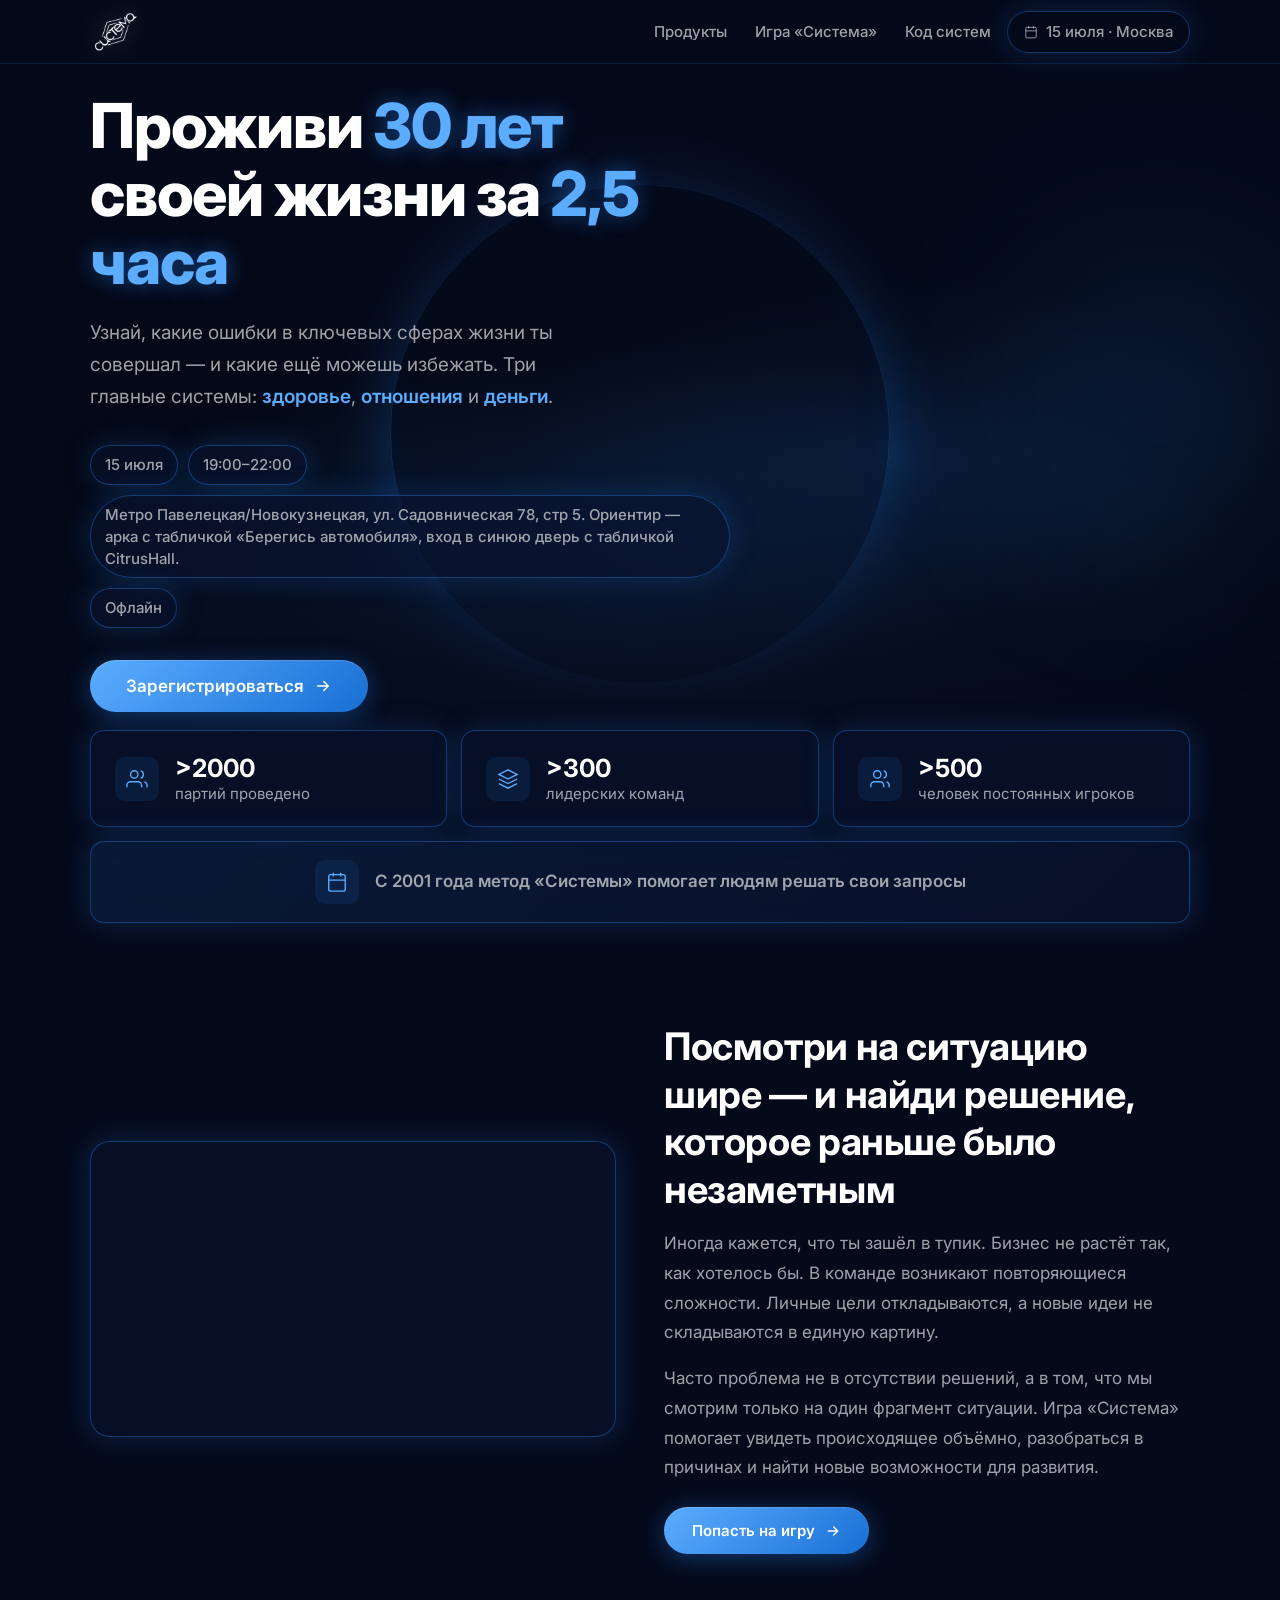
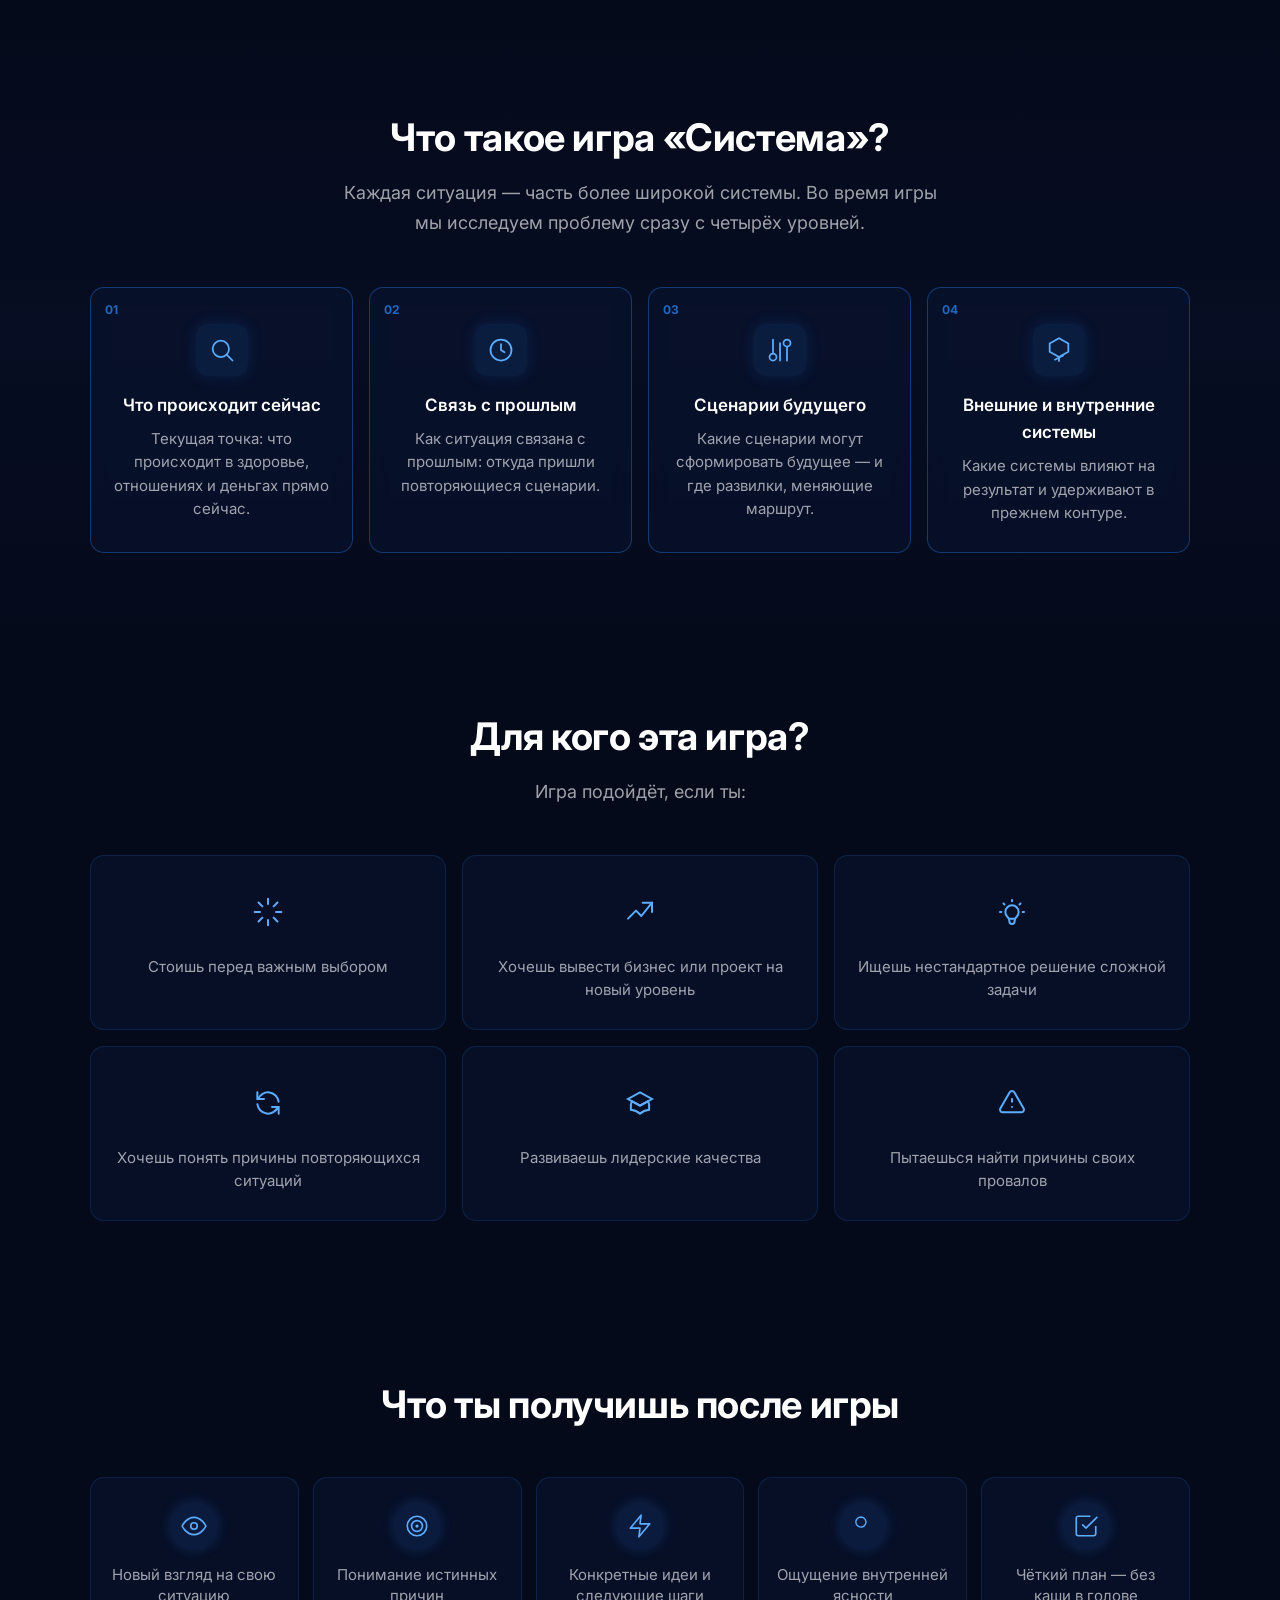
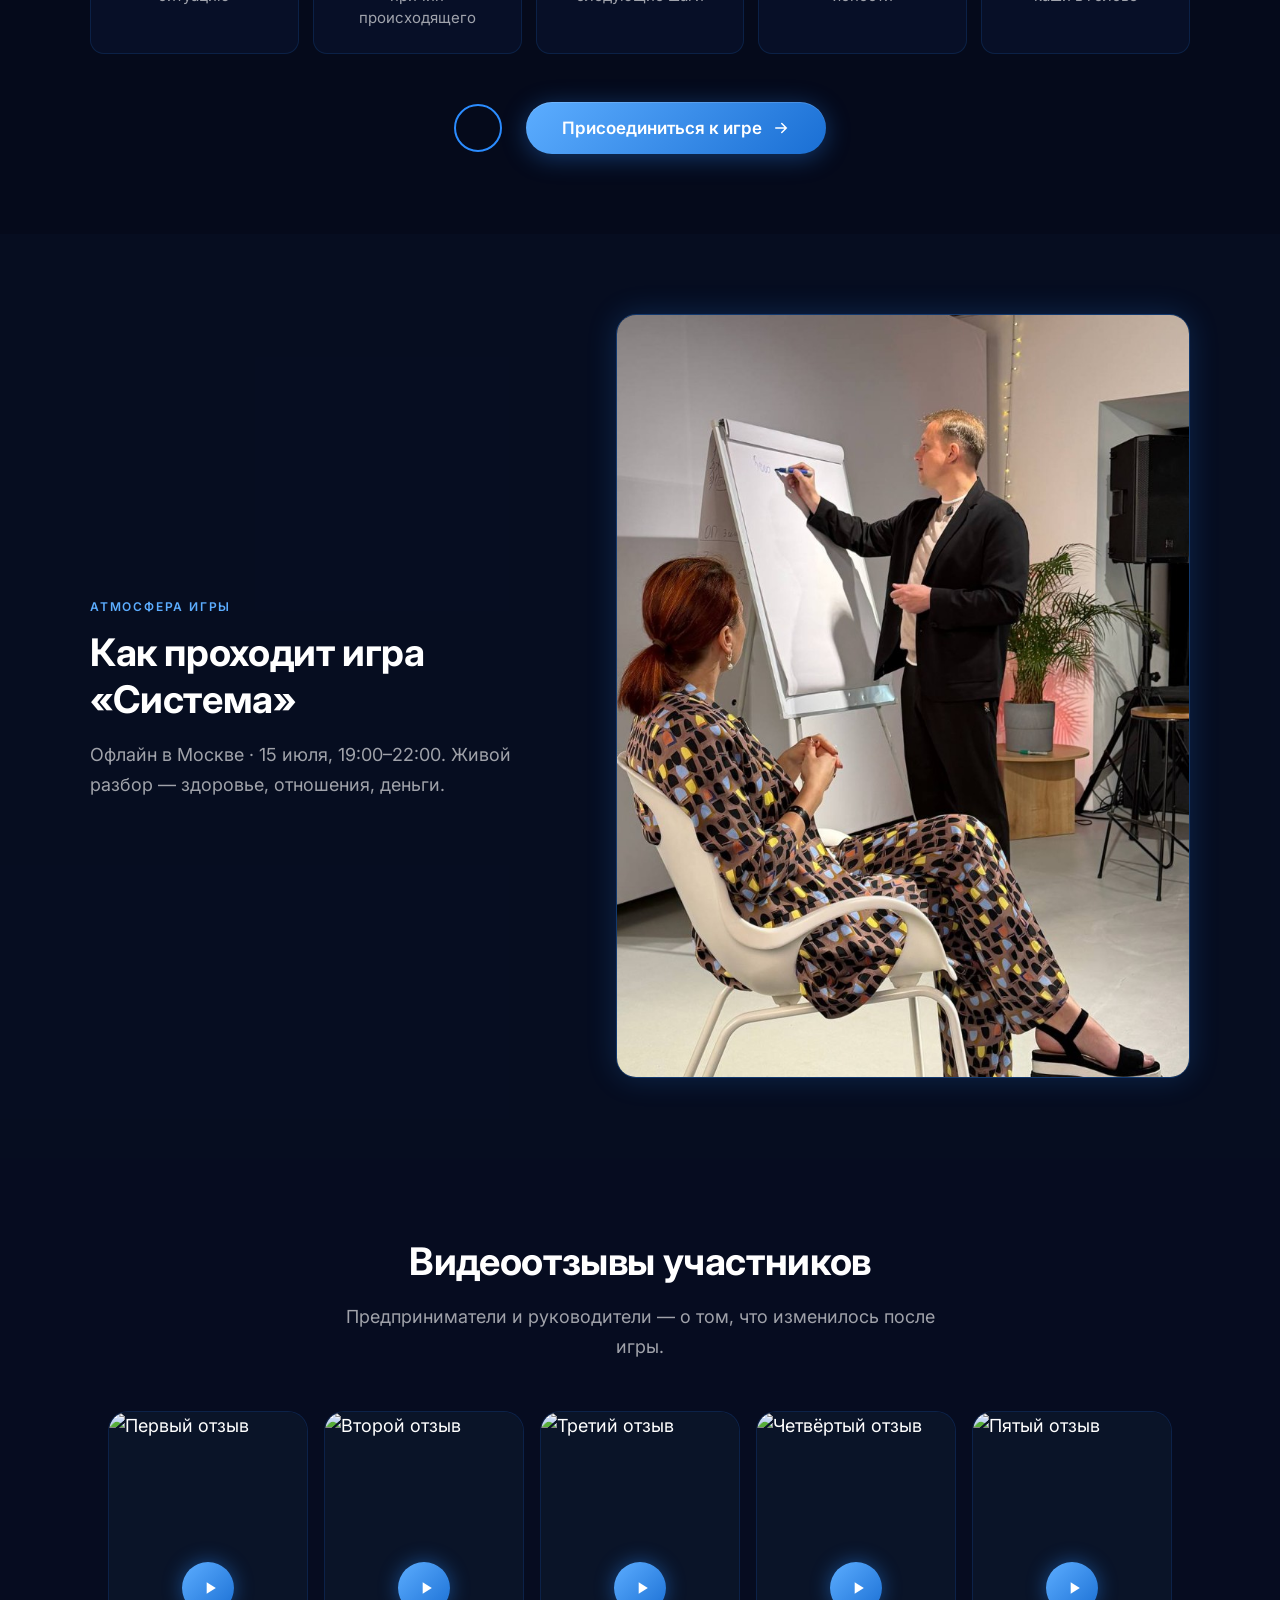
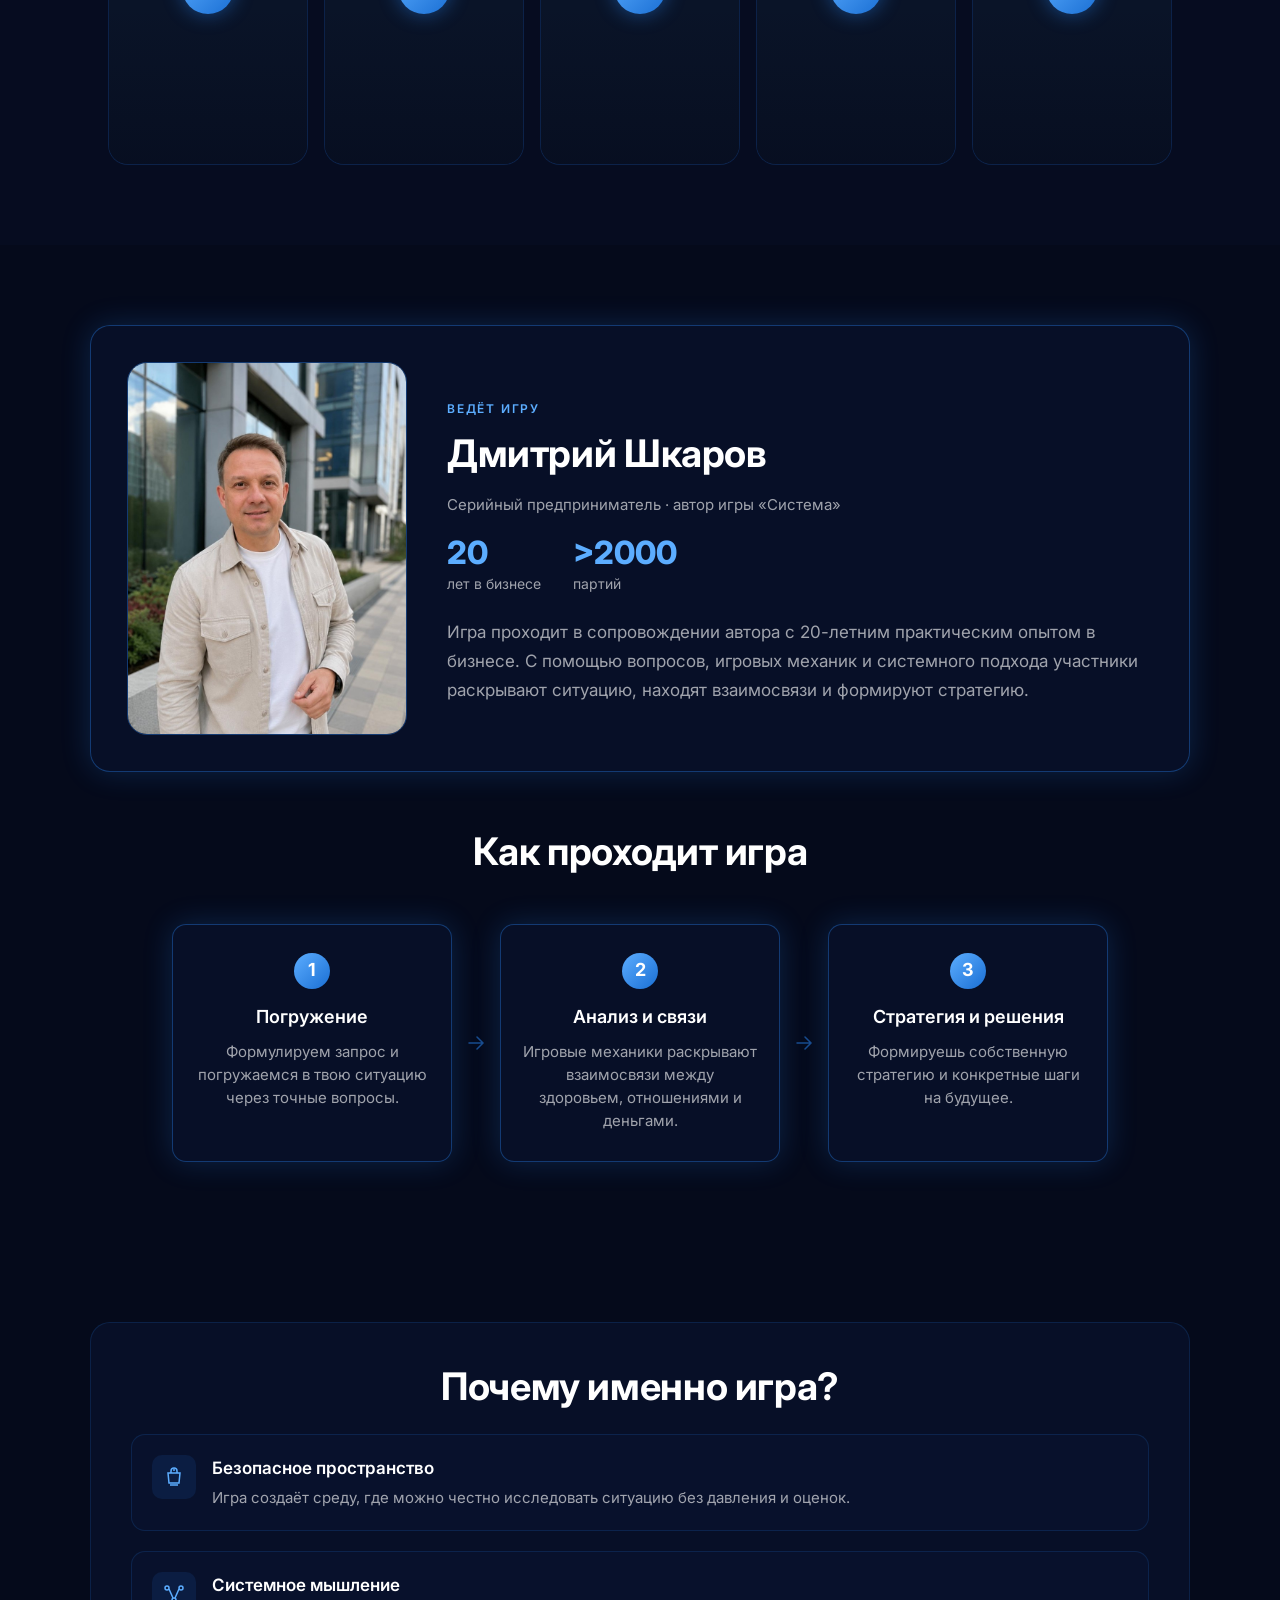
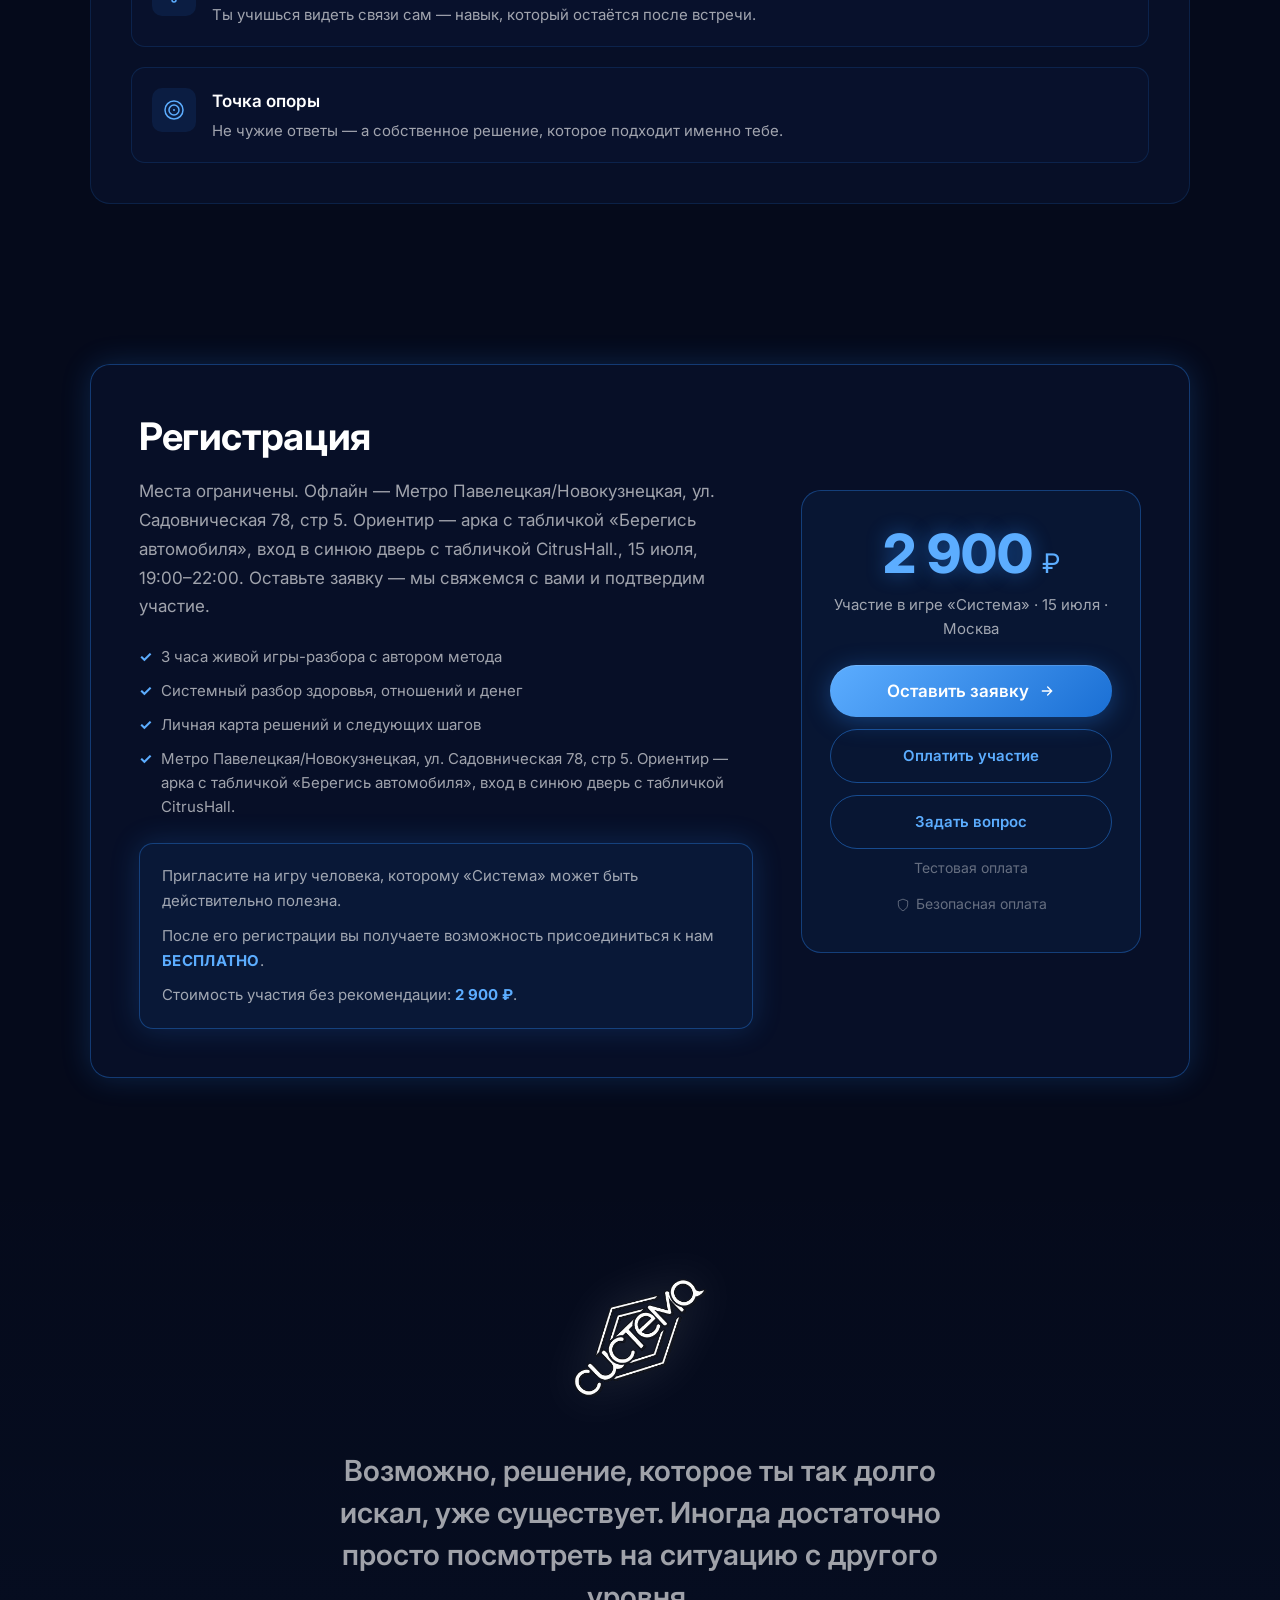
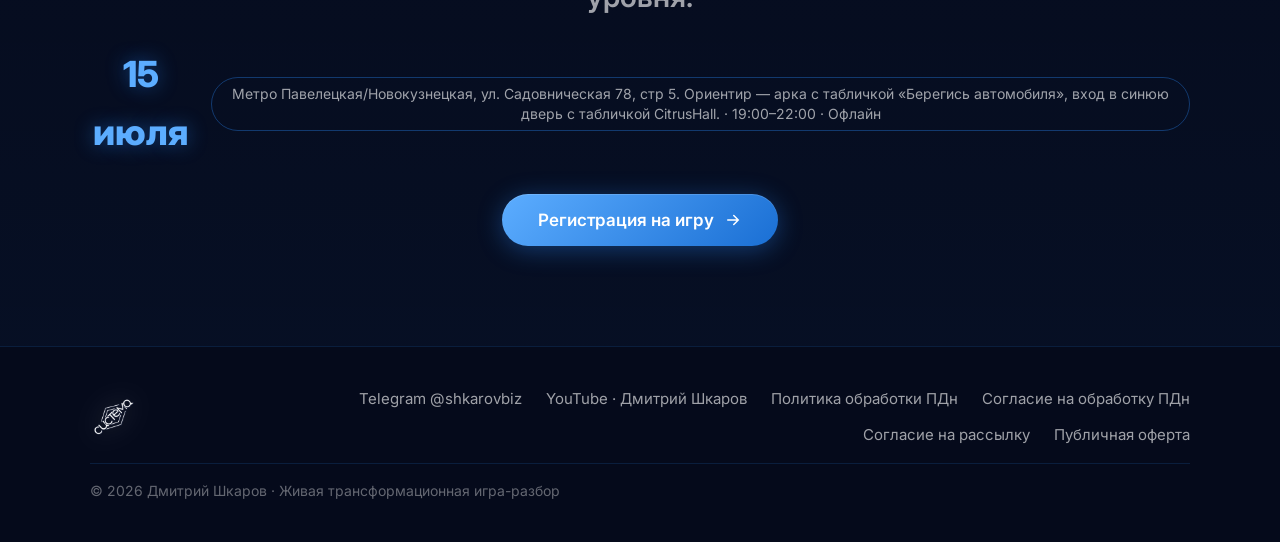
==== game.html @ 4cc6defc "Preview: dual-product site with game and Kod Sistem course. Co-authored-by: Cursor <cursoragent@curs" ====
<!DOCTYPE html>
<html lang="ru">
<head>
  <meta charset="UTF-8">
  <meta name="viewport" content="width=device-width, initial-scale=1.0, viewport-fit=cover">
  <title>Игра «Система» — Дмитрий Шкаров · 15 июля · Москва</title>
  <meta name="description" content="Проживи 30 лет своей жизни за 2,5 часа. Офлайн в Москве, 15 июля, 19:00–22:00. Авторская игра для предпринимателей.">
  <link rel="preconnect" href="https://fonts.googleapis.com">
  <link rel="preconnect" href="https://fonts.gstatic.com" crossorigin>
  <link href="https://fonts.googleapis.com/css2?family=Inter:wght@400;500;600;700;800&display=swap" rel="stylesheet">
  <link rel="stylesheet" href="styles.css">
  <link rel="icon" href="assets/logo.png" type="image/png">
</head>
<body data-page="game">

  <!-- TILDA BLOCK: HEADER -->
  <header class="header" id="header">
    <div class="container header__inner">
      <a href="index.html" class="logo">
        <img src="assets/logo.png" alt="Система" class="logo__img" id="logoHeader">
      </a>
      <nav class="header__nav">
        <a href="index.html">Продукты</a>
        <a href="game.html" class="header__nav-link--active">Игра «Система»</a>
        <a href="kod-sistem.html">Код систем</a>
      </nav>
      <div class="header__date" id="headerDate">
        <svg width="14" height="14" viewBox="0 0 24 24" fill="none"><rect x="3" y="4" width="18" height="18" rx="2" stroke="currentColor" stroke-width="1.5"/><path d="M16 2v4M8 2v4M3 10h18" stroke="currentColor" stroke-width="1.5"/></svg>
        15 июля · Москва
      </div>
      <button class="burger" aria-label="Меню" id="burger"><span></span><span></span></button>
    </div>
    <nav class="mobile-menu" id="mobileMenu">
      <a href="index.html">Все продукты</a>
      <a href="game.html">Игра «Система»</a>
      <a href="kod-sistem.html">Код систем</a>
      <a href="#about">О игре</a>
      <a href="#levels">Метод</a>
      <a href="#event-video">Видео с игры</a>
      <a href="#reviews">Отзывы</a>
      <a href="#pricing">Участие</a>
      <button class="btn btn--primary" data-modal-open>Зарегистрироваться</button>
    </nav>
  </header>

  <main>

    <!-- TILDA BLOCK: HERO -->
    <section class="hero" id="hero">
      <div class="hero__bg">
        <div class="hero__board"></div>
        <div class="hero__overlay"></div>
        <div class="hero__glow"></div>
      </div>
      <div class="container hero__inner">
        <div class="hero__content reveal">
          <h1 class="hero__title">
            Проживи <span class="text-glow">30 лет</span> своей жизни за <span class="text-glow">2,5 часа</span>
          </h1>
          <p class="hero__subtitle">
            Узнай, какие ошибки в ключевых сферах жизни ты совершал — и какие ещё можешь избежать.
            Три главные системы: <strong>здоровье</strong>, <strong>отношения</strong> и <strong>деньги</strong>.
          </p>
          <div class="hero__meta reveal" id="heroMeta">
            <span class="hero__meta-item">15 июля</span>
            <span class="hero__meta-item">19:00–22:00</span>
            <span class="hero__meta-item">Москва · Офлайн</span>
          </div>
          <button class="btn btn--primary btn--lg" data-modal-open>
            Зарегистрироваться
            <svg width="18" height="18" viewBox="0 0 24 24" fill="none"><path d="M5 12h14M13 6l6 6-6 6" stroke="currentColor" stroke-width="2" stroke-linecap="round" stroke-linejoin="round"/></svg>
          </button>
        </div>
      </div>
    </section>

    <!-- TILDA BLOCK: STATS -->
    <section class="stats-bar">
      <div class="container">
        <div class="stats-bar__grid reveal">
          <div class="stats-bar__metrics">
            <div class="stats-bar__item">
              <div class="stats-bar__icon">
                <svg width="22" height="22" viewBox="0 0 24 24" fill="none"><path d="M17 21v-2a4 4 0 00-4-4H5a4 4 0 00-4 4v2" stroke="currentColor" stroke-width="1.5"/><circle cx="9" cy="7" r="4" stroke="currentColor" stroke-width="1.5"/><path d="M23 21v-2a4 4 0 00-3-3.87M16 3.13a4 4 0 010 7.75" stroke="currentColor" stroke-width="1.5"/></svg>
              </div>
              <div class="stats-bar__content">
                <span class="stats-bar__num">&gt;2000</span>
                <span class="stats-bar__label">партий проведено</span>
              </div>
            </div>
            <div class="stats-bar__item">
              <div class="stats-bar__icon">
                <svg width="22" height="22" viewBox="0 0 24 24" fill="none"><path d="M12 2L2 7l10 5 10-5-10-5zM2 17l10 5 10-5M2 12l10 5 10-5" stroke="currentColor" stroke-width="1.5"/></svg>
              </div>
              <div class="stats-bar__content">
                <span class="stats-bar__num">&gt;300</span>
                <span class="stats-bar__label">лидерских команд</span>
              </div>
            </div>
            <div class="stats-bar__item">
              <div class="stats-bar__icon">
                <svg width="22" height="22" viewBox="0 0 24 24" fill="none"><path d="M16 21v-2a4 4 0 00-4-4H6a4 4 0 00-4 4v2" stroke="currentColor" stroke-width="1.5"/><circle cx="9" cy="7" r="4" stroke="currentColor" stroke-width="1.5"/><path d="M22 21v-2a4 4 0 00-3-3.87M16 3.13a4 4 0 010 7.75" stroke="currentColor" stroke-width="1.5"/></svg>
              </div>
              <div class="stats-bar__content">
                <span class="stats-bar__num">&gt;500</span>
                <span class="stats-bar__label">человек постоянных игроков</span>
              </div>
            </div>
          </div>
          <div class="stats-bar__highlight">
            <div class="stats-bar__icon">
              <svg width="22" height="22" viewBox="0 0 24 24" fill="none"><rect x="3" y="4" width="18" height="18" rx="2" stroke="currentColor" stroke-width="1.5"/><path d="M16 2v4M8 2v4M3 10h18" stroke="currentColor" stroke-width="1.5"/></svg>
            </div>
            <p class="stats-bar__highlight-text">С 2001 года метод «Системы» помогает людям решать свои запросы</p>
          </div>
        </div>
      </div>
    </section>

    <!-- TILDA BLOCK: ABOUT -->
    <section class="section about" id="about">
      <div class="container">
        <div class="about__grid">
          <div class="about__video reveal" id="aboutVideoBlock">
            <div class="about-video" id="aboutVideo">
              <iframe
                id="aboutVideoFrame"
                title="Игра «Система»"
                allow="accelerometer; autoplay; clipboard-write; encrypted-media; gyroscope; picture-in-picture; web-share"
                allowfullscreen
              ></iframe>
            </div>
          </div>
          <div class="about__text reveal">
            <h2 class="section__title">
              Посмотри на ситуацию шире — и найди решение, которое раньше было незаметным
            </h2>
            <p>
              Иногда кажется, что ты зашёл в тупик. Бизнес не растёт так, как хотелось бы.
              В команде возникают повторяющиеся сложности. Личные цели откладываются,
              а новые идеи не складываются в единую картину.
            </p>
            <p>
              Часто проблема не в отсутствии решений, а в том, что мы смотрим только
              на один фрагмент ситуации. Игра «Система» помогает увидеть происходящее объёмно,
              разобраться в причинах и найти новые возможности для развития.
            </p>
            <button class="btn btn--primary" data-modal-open>
              Попасть на игру
              <svg width="16" height="16" viewBox="0 0 24 24" fill="none"><path d="M5 12h14M13 6l6 6-6 6" stroke="currentColor" stroke-width="2" stroke-linecap="round"/></svg>
            </button>
          </div>
        </div>
      </div>
    </section>

    <!-- TILDA BLOCK: LEVELS -->
    <section class="section levels" id="levels">
      <div class="container">
        <div class="section__header reveal">
          <h2 class="section__title section__title--center">Что такое игра «Система»?</h2>
          <p class="section__desc section__desc--center">
            Каждая ситуация — часть более широкой системы. Во время игры мы исследуем проблему сразу с четырёх уровней.
          </p>
        </div>
        <div class="levels__grid">
          <article class="level-card reveal">
            <span class="level-card__num">01</span>
            <div class="level-card__icon">
              <svg width="28" height="28" viewBox="0 0 24 24" fill="none"><circle cx="11" cy="11" r="7" stroke="currentColor" stroke-width="1.5"/><path d="M16 16l5 5" stroke="currentColor" stroke-width="1.5" stroke-linecap="round"/></svg>
            </div>
            <h3>Что происходит сейчас</h3>
            <p>Текущая точка: что происходит в здоровье, отношениях и деньгах прямо сейчас.</p>
          </article>
          <article class="level-card reveal">
            <span class="level-card__num">02</span>
            <div class="level-card__icon">
              <svg width="28" height="28" viewBox="0 0 24 24" fill="none"><circle cx="12" cy="12" r="9" stroke="currentColor" stroke-width="1.5"/><path d="M12 7v5l3 2" stroke="currentColor" stroke-width="1.5" stroke-linecap="round"/></svg>
            </div>
            <h3>Связь с прошлым</h3>
            <p>Как ситуация связана с прошлым: откуда пришли повторяющиеся сценарии.</p>
          </article>
          <article class="level-card reveal">
            <span class="level-card__num">03</span>
            <div class="level-card__icon">
              <svg width="28" height="28" viewBox="0 0 24 24" fill="none"><path d="M6 3v12M18 9v12M12 6v15" stroke="currentColor" stroke-width="1.5" stroke-linecap="round"/><circle cx="6" cy="18" r="3" stroke="currentColor" stroke-width="1.5"/><circle cx="18" cy="6" r="3" stroke="currentColor" stroke-width="1.5"/></svg>
            </div>
            <h3>Сценарии будущего</h3>
            <p>Какие сценарии могут сформировать будущее — и где развилки, меняющие маршрут.</p>
          </article>
          <article class="level-card reveal">
            <span class="level-card__num">04</span>
            <div class="level-card__icon">
              <svg width="28" height="28" viewBox="0 0 24 24" fill="none"><path d="M12 2l8 4.5v7L12 18l-8-4.5v-7L12 2z" stroke="currentColor" stroke-width="1.5"/><path d="M12 18v4M8 20.5l8-4" stroke="currentColor" stroke-width="1.5"/></svg>
            </div>
            <h3>Внешние и внутренние системы</h3>
            <p>Какие системы влияют на результат и удерживают в прежнем контуре.</p>
          </article>
        </div>
      </div>
    </section>

    <!-- TILDA BLOCK: AUDIENCE -->
    <section class="section audience">
      <div class="container">
        <div class="section__header reveal">
          <h2 class="section__title section__title--center">Для кого эта игра?</h2>
          <p class="section__desc section__desc--center">Игра подойдёт, если ты:</p>
        </div>
        <div class="audience__grid">
          <div class="audience-card reveal">
            <div class="audience-card__icon">
              <svg width="32" height="32" viewBox="0 0 24 24" fill="none"><path d="M12 2v4M12 18v4M4.93 4.93l2.83 2.83M16.24 16.24l2.83 2.83M2 12h4M18 12h4M4.93 19.07l2.83-2.83M16.24 7.76l2.83-2.83" stroke="currentColor" stroke-width="1.5" stroke-linecap="round"/></svg>
            </div>
            <p>Стоишь перед важным выбором</p>
          </div>
          <div class="audience-card reveal">
            <div class="audience-card__icon">
              <svg width="32" height="32" viewBox="0 0 24 24" fill="none"><path d="M3 17l6-6 4 4 8-10" stroke="currentColor" stroke-width="1.5" stroke-linecap="round" stroke-linejoin="round"/><path d="M14 5h7v7" stroke="currentColor" stroke-width="1.5" stroke-linecap="round"/></svg>
            </div>
            <p>Хочешь вывести бизнес или проект на новый уровень</p>
          </div>
          <div class="audience-card reveal">
            <div class="audience-card__icon">
              <svg width="32" height="32" viewBox="0 0 24 24" fill="none"><path d="M9.663 17h4.673M12 3v1m6.364 1.636l-.707.707M21 12h-1M4 12H3m3.343-5.657l-.707-.707m2.828 9.9a5 5 0 117.072 0l-.548.547A3.374 3.374 0 0014 18.469V19a2 2 0 11-4 0v-.531c0-.895-.356-1.754-.988-2.386l-.548-.547z" stroke="currentColor" stroke-width="1.5" stroke-linecap="round"/></svg>
            </div>
            <p>Ищешь нестандартное решение сложной задачи</p>
          </div>
          <div class="audience-card reveal">
            <div class="audience-card__icon">
              <svg width="32" height="32" viewBox="0 0 24 24" fill="none"><path d="M4 4v5h.582m15.356 2A8.001 8.001 0 004.582 9m0 0H9m11 11v-5h-.581m0 0a8.003 8.003 0 01-15.357-2m15.357 2H15" stroke="currentColor" stroke-width="1.5" stroke-linecap="round"/></svg>
            </div>
            <p>Хочешь понять причины повторяющихся ситуаций</p>
          </div>
          <div class="audience-card reveal">
            <div class="audience-card__icon">
              <svg width="32" height="32" viewBox="0 0 24 24" fill="none"><path d="M12 14l9-5-9-5-9 5 9 5z" stroke="currentColor" stroke-width="1.5"/><path d="M12 14l6.16-3.422a12.083 12.083 0 01.665 6.479A11.952 11.952 0 0012 20.055a11.952 11.952 0 00-6.824-2.998 12.078 12.078 0 01.665-6.479L12 14z" stroke="currentColor" stroke-width="1.5"/></svg>
            </div>
            <p>Развиваешь лидерские качества</p>
          </div>
          <div class="audience-card reveal">
            <div class="audience-card__icon">
              <svg width="32" height="32" viewBox="0 0 24 24" fill="none"><path d="M12 9v2m0 4h.01M5.07 19h13.86c1.54 0 2.5-1.67 1.73-3L13.73 4c-.77-1.33-2.69-1.33-3.46 0L3.34 16c-.77 1.33.19 3 1.73 3z" stroke="currentColor" stroke-width="1.5" stroke-linecap="round"/></svg>
            </div>
            <p>Пытаешься найти причины своих провалов</p>
          </div>
        </div>
      </div>
    </section>

    <!-- TILDA BLOCK: BENEFITS -->
    <section class="section benefits">
      <div class="container">
        <div class="section__header reveal">
          <h2 class="section__title section__title--center">Что ты получишь после игры</h2>
        </div>
        <div class="benefits__grid">
          <div class="benefit-card reveal">
            <div class="benefit-card__icon">
              <svg width="26" height="26" viewBox="0 0 24 24" fill="none"><path d="M1 12s4-8 11-8 11 8 11 8-4 8-11 8-11-8-11-8z" stroke="currentColor" stroke-width="1.5"/><circle cx="12" cy="12" r="3" stroke="currentColor" stroke-width="1.5"/></svg>
            </div>
            <p>Новый взгляд на свою ситуацию</p>
          </div>
          <div class="benefit-card reveal">
            <div class="benefit-card__icon">
              <svg width="26" height="26" viewBox="0 0 24 24" fill="none"><circle cx="12" cy="12" r="9" stroke="currentColor" stroke-width="1.5"/><circle cx="12" cy="12" r="5" stroke="currentColor" stroke-width="1.5"/><circle cx="12" cy="12" r="1.5" fill="currentColor"/></svg>
            </div>
            <p>Понимание истинных причин происходящего</p>
          </div>
          <div class="benefit-card reveal">
            <div class="benefit-card__icon">
              <svg width="26" height="26" viewBox="0 0 24 24" fill="none"><path d="M13 2L3 14h9l-1 8 10-12h-9l1-8z" stroke="currentColor" stroke-width="1.5" stroke-linejoin="round"/></svg>
            </div>
            <p>Конкретные идеи и следующие шаги</p>
          </div>
          <div class="benefit-card reveal">
            <div class="benefit-card__icon">
              <svg width="26" height="26" viewBox="0 0 24 24" fill="none"><path d="M9.5 2A5.5 5.5 0 004 7.5c0 1.48.58 2.82 1.53 3.82A5.5 5.5 0 109.5 2z" stroke="currentColor" stroke-width="1.5" transform="translate(2,2) scale(0.85)"/></svg>
            </div>
            <p>Ощущение внутренней ясности</p>
          </div>
          <div class="benefit-card reveal">
            <div class="benefit-card__icon">
              <svg width="26" height="26" viewBox="0 0 24 24" fill="none"><path d="M9 11l3 3L22 4" stroke="currentColor" stroke-width="1.5" stroke-linecap="round"/><path d="M21 12v7a2 2 0 01-2 2H5a2 2 0 01-2-2V5a2 2 0 012-2h11" stroke="currentColor" stroke-width="1.5"/></svg>
            </div>
            <p>Чёткий план — без каши в голове</p>
          </div>
        </div>
        <div class="benefits__cta reveal">
          <div class="pulse-ring" aria-hidden="true"></div>
          <button class="btn btn--primary btn--lg" data-modal-open>
            Присоединиться к игре
            <svg width="18" height="18" viewBox="0 0 24 24" fill="none"><path d="M5 12h14M13 6l6 6-6 6" stroke="currentColor" stroke-width="2" stroke-linecap="round"/></svg>
          </button>
        </div>
      </div>
    </section>

    <!-- TILDA BLOCK: EVENT PHOTO — фото с игры -->
    <section class="section event-video" id="event-video">
      <div class="container">
        <div class="event-video__grid">
          <div class="event-video__text reveal">
            <span class="section__label">Атмосфера игры</span>
            <h2 class="section__title" id="eventVideoTitle">Посмотри, как проходит игра</h2>
            <p class="section__desc" id="eventVideoSubtitle">
              2,5 часа живого разбора — здоровье, отношения, деньги. Увидь формат до регистрации.
            </p>
          </div>
          <div class="event-video__player reveal" id="eventVideoBlock">
            <div class="event-video__poster" id="eventVideoPoster">
              <img src="assets/game-session.jpg" alt="Игра «Система» — процесс разбора" id="eventVideoPosterImg">
            </div>
          </div>
        </div>
      </div>
    </section>

    <!-- TILDA BLOCK: REVIEWS — сюда видеоотзывы участников -->
    <section class="section reviews" id="reviews">
      <div class="container">
        <div class="section__header reveal">
          <h2 class="section__title section__title--center">Видеоотзывы участников</h2>
          <p class="section__desc section__desc--center">Предприниматели и руководители — о том, что изменилось после игры.</p>
        </div>
        <div class="reviews__grid" id="reviewsGrid"></div>
      </div>
    </section>

    <!-- TILDA BLOCK: PROCESS + AUTHOR -->
    <section class="section process" id="author">
      <div class="container">
        <div class="author-block reveal">
          <div class="author-block__photo">
            <img src="assets/author.jpg" alt="Дмитрий Шкаров — автор игры «Система»" id="authorPhoto">
          </div>
          <div class="author-block__info">
            <span class="section__label">Ведёт игру</span>
            <h2 class="section__title">Дмитрий Шкаров</h2>
            <p class="author-block__role">Серийный предприниматель · автор игры «Система»</p>
            <div class="author-block__stats">
              <div><span class="author-block__stat-num">20</span><span class="author-block__stat-label">лет в бизнесе</span></div>
              <div><span class="author-block__stat-num">&gt;2000</span><span class="author-block__stat-label">партий</span></div>
            </div>
            <p class="author-block__bio">
              Игра проходит в сопровождении автора с 20-летним практическим опытом в бизнесе.
              С помощью вопросов, игровых механик и системного подхода участники
              раскрывают ситуацию, находят взаимосвязи и формируют стратегию.
            </p>
          </div>
        </div>

        <div class="section__header reveal" style="margin-top: 56px;">
          <h2 class="section__title section__title--center">Как проходит игра</h2>
        </div>
        <div class="process__steps reveal">
          <div class="process-step">
            <div class="process-step__num">1</div>
            <h3>Погружение</h3>
            <p>Формулируем запрос и погружаемся в твою ситуацию через точные вопросы.</p>
          </div>
          <div class="process-step__arrow">
            <svg width="24" height="24" viewBox="0 0 24 24" fill="none"><path d="M5 12h14M13 6l6 6-6 6" stroke="currentColor" stroke-width="1.5" stroke-linecap="round"/></svg>
          </div>
          <div class="process-step">
            <div class="process-step__num">2</div>
            <h3>Анализ и связи</h3>
            <p>Игровые механики раскрывают взаимосвязи между здоровьем, отношениями и деньгами.</p>
          </div>
          <div class="process-step__arrow">
            <svg width="24" height="24" viewBox="0 0 24 24" fill="none"><path d="M5 12h14M13 6l6 6-6 6" stroke="currentColor" stroke-width="1.5" stroke-linecap="round"/></svg>
          </div>
          <div class="process-step">
            <div class="process-step__num">3</div>
            <h3>Стратегия и решения</h3>
            <p>Формируешь собственную стратегию и конкретные шаги на будущее.</p>
          </div>
        </div>
      </div>
    </section>

    <!-- TILDA BLOCK: WHY -->
    <section class="section why">
      <div class="container">
        <div class="why__card reveal">
          <h2 class="section__title section__title--center">Почему именно игра?</h2>
          <div class="why__items why__items--row">
              <div class="why-item">
                <div class="why-item__icon">
                  <svg width="24" height="24" viewBox="0 0 24 24" fill="none"><path d="M8 20h8M12 4v2M6 8h12l-1 10H7L6 8z" stroke="currentColor" stroke-width="1.5"/><path d="M9 8V6a3 3 0 016 0v2" stroke="currentColor" stroke-width="1.5"/></svg>
                </div>
                <div>
                  <h4>Безопасное пространство</h4>
                  <p>Игра создаёт среду, где можно честно исследовать ситуацию без давления и оценок.</p>
                </div>
              </div>
              <div class="why-item">
                <div class="why-item__icon">
                  <svg width="24" height="24" viewBox="0 0 24 24" fill="none"><circle cx="5" cy="6" r="2" stroke="currentColor" stroke-width="1.5"/><circle cx="19" cy="6" r="2" stroke="currentColor" stroke-width="1.5"/><circle cx="12" cy="18" r="2" stroke="currentColor" stroke-width="1.5"/><path d="M7 7l4 9M17 7l-4 9" stroke="currentColor" stroke-width="1.5"/></svg>
                </div>
                <div>
                  <h4>Системное мышление</h4>
                  <p>Ты учишься видеть связи сам — навык, который остаётся после встречи.</p>
                </div>
              </div>
              <div class="why-item">
                <div class="why-item__icon">
                  <svg width="24" height="24" viewBox="0 0 24 24" fill="none"><circle cx="12" cy="12" r="9" stroke="currentColor" stroke-width="1.5"/><circle cx="12" cy="12" r="5" stroke="currentColor" stroke-width="1.5"/><circle cx="12" cy="12" r="1" fill="currentColor"/></svg>
                </div>
                <div>
                  <h4>Точка опоры</h4>
                  <p>Не чужие ответы — а собственное решение, которое подходит именно тебе.</p>
                </div>
              </div>
            </div>
        </div>
      </div>
    </section>

    <!-- TILDA BLOCK: PRICING -->
    <section class="section pricing" id="pricing">
      <div class="container">
        <div class="pricing__card reveal">
          <div class="pricing__info">
            <h2 class="section__title">Регистрация</h2>
            <p class="pricing__desc" id="pricingDesc">Места ограничены. Офлайн в Москве, 15 июля, 19:00–22:00. Оставьте заявку — мы свяжемся с вами и подтвердим участие.</p>
            <ul class="pricing__includes">
              <li>3 часа живой игры-разбора с автором метода</li>
              <li>Системный разбор здоровья, отношений и денег</li>
              <li>Личная карта решений и следующих шагов</li>
              <li id="pricingLocation">Метро Павелецкая/Новокузнецкая, ул. Садовническая 78, стр 5. Ориентир — арка с табличкой «Берегись автомобиля», вход в синюю дверь с табличкой CitrusHall.</li>
            </ul>
            <div class="pricing__referral">
              <p class="pricing__referral-lead">Пригласите на игру человека, которому «Система» может быть действительно полезна.</p>
              <p class="pricing__referral-benefit">После его регистрации вы получаете возможность присоединиться к нам <strong>БЕСПЛАТНО</strong>.</p>
              <p class="pricing__referral-price">Стоимость участия без рекомендации: <strong id="pricingReferralPrice">2 900 ₽</strong>.</p>
            </div>
          </div>
          <div class="pricing__action">
            <div class="pricing__price">
              <span class="pricing__amount" id="priceDisplay">2 900</span>
              <span class="pricing__currency" id="currencyDisplay">₽</span>
            </div>
            <p class="pricing__note" id="priceLabel">Участие в игре «Система» · 15 июля · Москва</p>
            <button class="btn btn--primary btn--lg btn--full" data-modal-open>
              Оставить заявку
              <svg width="16" height="16" viewBox="0 0 24 24" fill="none"><path d="M5 12h14M13 6l6 6-6 6" stroke="currentColor" stroke-width="2" stroke-linecap="round"/></svg>
            </button>
            <a class="btn btn--outline btn--full" href="#" id="linkPay" hidden>Оплатить участие</a>
            <a class="btn btn--outline btn--full" href="https://t.me/Shkarovbis" target="_blank" rel="noopener" id="linkAskQuestion">Задать вопрос</a>
            <p class="pricing__pay-note" id="pricingPayNote" hidden>Тестовая оплата</p>
            <p class="pricing__secure">
              <svg width="14" height="14" viewBox="0 0 24 24" fill="none"><path d="M12 22s8-4 8-10V5l-8-3-8 3v7c0 6 8 10 8 10z" stroke="currentColor" stroke-width="1.5"/></svg>
              Безопасная оплата
            </p>
          </div>
        </div>
      </div>
    </section>

    <!-- TILDA BLOCK: CTA -->
    <section class="section cta" id="register">
      <div class="container">
        <div class="cta__inner reveal">
          <div class="cta__logo">
            <img src="assets/logo.png" alt="Система" class="logo__img logo__img--cta" id="logoCta">
          </div>
          <h2 class="cta__title">
            Возможно, решение, которое ты так долго искал, уже существует.
            Иногда достаточно просто посмотреть на ситуацию с другого уровня.
          </h2>
          <div class="cta__meta">
            <span class="cta__date" id="ctaDate">15 июля</span>
            <span class="cta__seats" id="ctaSeats">Москва · 19:00–22:00 · Офлайн</span>
          </div>
          <button class="btn btn--primary btn--lg" data-modal-open>
            Регистрация на игру
            <svg width="18" height="18" viewBox="0 0 24 24" fill="none"><path d="M5 12h14M13 6l6 6-6 6" stroke="currentColor" stroke-width="2" stroke-linecap="round"/></svg>
          </button>
        </div>
      </div>
    </section>

  </main>

  <!-- TILDA BLOCK: FOOTER -->
  <footer class="footer">
    <div class="container footer__inner">
      <div class="footer__brand">
        <img src="assets/logo.png" alt="Система" class="logo__img logo__img--footer" id="logoFooter">
      </div>
      <div class="footer__links">
        <a href="https://t.me/shkarovbiz" target="_blank" rel="noopener" id="linkTelegram">Telegram @shkarovbiz</a>
        <a href="https://www.youtube.com/@ДмитрийШкаров-007" target="_blank" rel="noopener" id="linkYoutube">YouTube · Дмитрий Шкаров</a>
        <a href="privacy.html">Политика обработки ПДн</a>
        <a href="legal/consent-pd.html">Согласие на обработку ПДн</a>
        <a href="legal/consent-mailing.html">Согласие на рассылку</a>
        <a href="legal/offer.html">Публичная оферта</a>
      </div>
      <p class="footer__copy">© 2026 Дмитрий Шкаров · Живая трансформационная игра-разбор</p>
    </div>
  </footer>

  <!-- MODALS -->
  <div class="modal" id="modal" aria-hidden="true">
    <div class="modal__overlay" data-modal-close></div>
    <div class="modal__dialog" role="dialog">
      <button class="modal__close" data-modal-close aria-label="Закрыть">✕</button>
      <div class="modal__step" id="modalStep1">
        <h3 class="modal__title">Регистрация на игру</h3>
        <p class="modal__subtitle" id="modalSubtitle">«Система» · 15 июля · Москва · 19:00</p>
        <div class="modal__referral modal__referral--compact">
          <p><span class="modal__referral-badge">Приведи друга</span> Пригласите человека, которому «Система» будет полезна — участие для вас <strong>бесплатно</strong>. Без рекомендации — <strong id="modalReferralPrice">2 900 ₽</strong>.</p>
        </div>
        <form class="modal__form" id="regForm">
          <label class="field"><span>Имя</span><input type="text" name="name" required placeholder="Ваше имя"></label>
          <label class="field"><span>Телефон</span><input type="tel" name="phone" required placeholder="+7 (___) ___-__-__"></label>
          <label class="field"><span>Telegram</span><input type="text" name="telegram" placeholder="@username"></label>
          <label class="checkbox">
            <input type="checkbox" name="consent_pd" required>
            <span>Согласен(на) с <a href="privacy.html" target="_blank" rel="noopener">политикой</a>, <a href="legal/consent-pd.html" target="_blank" rel="noopener">обработкой ПДн</a> и <a href="legal/offer.html" target="_blank" rel="noopener">офертой</a>.</span>
          </label>
          <label class="checkbox">
            <input type="checkbox" name="consent_mailing">
            <span><a href="legal/consent-mailing.html" target="_blank" rel="noopener">Рассылка</a> (необязательно).</span>
          </label>
          <button type="submit" class="btn btn--primary btn--full">Отправить заявку</button>
          <p class="modal__form-error" id="formError" hidden></p>
        </form>
      </div>
      <div class="modal__step" id="modalStep2" hidden>
        <div class="modal__success-icon">✓</div>
        <h3 class="modal__title">Данные приняты</h3>
        <p class="modal__subtitle">Остался последний шаг — оплата участия</p>
        <div class="modal__price-tag modal__price-tag--large" id="modalPriceConfirm">2 900 ₽</div>
        <button class="btn btn--primary btn--full" id="payBtn">Оплатить участие</button>
        <p class="modal__pay-note" id="modalPayNote">После оплаты мы свяжемся с вами в Telegram.</p>
      </div>
      <div class="modal__step" id="modalStepDev" hidden>
        <div class="modal__success-icon">✓</div>
        <h3 class="modal__title">Спасибо!</h3>
        <p class="modal__subtitle">Заявка отправлена. Мы свяжемся с вами в Telegram в ближайшее время и подтвердим участие.</p>
      </div>
    </div>
  </div>

  <div class="modal modal--video" id="videoModal" aria-hidden="true">
    <div class="modal__overlay" data-video-close></div>
    <div class="modal__dialog modal__dialog--video">
      <button class="modal__close" data-video-close aria-label="Закрыть">✕</button>
      <div class="video-modal__wrap">
        <iframe id="videoFrame" src="" title="Видеоотзыв" allow="accelerometer; autoplay; clipboard-write; encrypted-media; gyroscope; picture-in-picture" allowfullscreen></iframe>
      </div>
      <div class="video-modal__info" id="videoInfo"></div>
    </div>
  </div>

  <script src="config.js"></script>
  <script src="script.js"></script>
</body>
</html>
---- styles.css ----
/* ============================================
   Игра «Система» — Brandbook Theme
   Navy + Neon Blue · Glass Cards
   ============================================ */

:root {
  --bg: #050a1b;
  --bg-deep: #030712;
  --bg-card: rgba(10, 20, 50, 0.55);
  --bg-card-hover: rgba(14, 28, 65, 0.7);
  --blue: #2b8cff;
  --blue-light: #5cadff;
  --blue-dark: #1a6fd4;
  --blue-glow: rgba(43, 140, 255, 0.45);
  --gold: #d4af6a;
  --gold-light: #e8c882;
  --gold-dark: #b8944f;
  --gold-glow: rgba(212, 175, 106, 0.35);
  --border: rgba(43, 140, 255, 0.35);
  --border-light: rgba(43, 140, 255, 0.15);
  --text: #ffffff;
  --text-muted: rgba(255, 255, 255, 0.62);
  --text-dim: rgba(255, 255, 255, 0.38);
  --font: 'Inter', system-ui, sans-serif;
  --radius: 14px;
  --radius-lg: 20px;
  --radius-pill: 50px;
  --shadow-glow: 0 0 30px rgba(43, 140, 255, 0.2);
  --transition: 0.3s cubic-bezier(0.4, 0, 0.2, 1);
  --header-h: 64px;
  --fs-body: 18px;
  --fs-label: 12px;
  --fs-xs: 14px;
  --fs-sm: 15px;
  --fs-md: 17px;
  --fs-lg: 19px;
  --fs-xl: 25px;
  --fs-2xl: 32px;
  --fs-3xl: 36px;
  --fs-hero: clamp(40px, 5.5vw, 62px);
  --fs-section: clamp(27px, 3vw, 38px);
  --fs-cta: clamp(22px, 2.5vw, 29px);
  --fs-price: 54px;
  --fs-price-currency: 27px;
  --fs-modal-price: 29px;
  --fs-legal: clamp(30px, 4vw, 42px);
}

*, *::before, *::after { box-sizing: border-box; margin: 0; padding: 0; }

html { scroll-behavior: smooth; -webkit-font-smoothing: antialiased; }

body {
  font-family: var(--font);
  font-size: var(--fs-body);
  line-height: 1.6;
  color: var(--text);
  background: var(--bg);
  overflow-x: hidden;
}

img { max-width: 100%; display: block; }
a { color: inherit; text-decoration: none; }
button { font-family: inherit; cursor: pointer; border: none; background: none; }
ul { list-style: none; }

.container {
  width: 100%;
  max-width: 1140px;
  margin: 0 auto;
  padding: 0 20px;
}

.text-glow {
  color: var(--blue-light);
  text-shadow: 0 0 20px var(--blue-glow);
}

.text-gold {
  color: var(--gold-light);
  text-shadow: 0 0 20px var(--gold-glow);
}

/* ---- Buttons ---- */
.btn {
  display: inline-flex;
  align-items: center;
  justify-content: center;
  gap: 10px;
  padding: 14px 28px;
  font-size: var(--fs-sm);
  font-weight: 600;
  border-radius: var(--radius-pill);
  transition: var(--transition);
  white-space: nowrap;
}

.btn--primary {
  background: linear-gradient(135deg, var(--blue-light) 0%, var(--blue-dark) 100%);
  color: #fff;
  box-shadow: 0 4px 24px rgba(43, 140, 255, 0.35), inset 0 1px 0 rgba(255,255,255,0.15);
}

.btn--primary:hover {
  box-shadow: 0 8px 36px rgba(43, 140, 255, 0.5);
  transform: translateY(-2px);
}

.btn--lg { padding: 16px 36px; font-size: var(--fs-md); }
.btn--full { width: 100%; }

.btn--outline {
  background: transparent;
  color: var(--blue-light);
  border: 1.5px solid rgba(43, 140, 255, 0.45);
  box-shadow: none;
}

.btn--outline:hover {
  background: rgba(43, 140, 255, 0.08);
  border-color: var(--blue-light);
  transform: translateY(-1px);
}

.btn--gold {
  background: linear-gradient(135deg, var(--gold-light) 0%, var(--gold-dark) 100%);
  color: #0a1020;
  box-shadow: 0 4px 24px var(--gold-glow), inset 0 1px 0 rgba(255,255,255,0.2);
}

.btn--gold:hover {
  box-shadow: 0 8px 36px rgba(212, 175, 106, 0.5);
  transform: translateY(-2px);
}

.btn--outline.btn--gold {
  background: transparent;
  color: var(--gold-light);
  border-color: rgba(212, 175, 106, 0.5);
  box-shadow: none;
}

.btn--outline.btn--gold:hover {
  background: rgba(212, 175, 106, 0.08);
  border-color: var(--gold-light);
}

/* ---- Logo ---- */
.logo {
  display: flex;
  align-items: center;
  flex-shrink: 0;
}

.logo__img {
  height: 52px;
  width: auto;
  display: block;
  object-fit: contain;
  mix-blend-mode: screen;
  filter: drop-shadow(0 0 12px rgba(255, 255, 255, 0.12));
  transition: filter var(--transition);
}

.logo:hover .logo__img {
  filter: drop-shadow(0 0 18px rgba(255, 255, 255, 0.22));
}

.logo__img--footer {
  height: 48px;
}

.logo__img--cta {
  height: clamp(100px, 16vw, 160px);
  filter: drop-shadow(0 0 24px rgba(255, 255, 255, 0.15));
}

/* ---- Header ---- */
.header {
  position: fixed;
  top: 0; left: 0; right: 0;
  z-index: 100;
  height: var(--header-h);
  background: rgba(5, 10, 27, 0.85);
  backdrop-filter: blur(16px);
  border-bottom: 1px solid var(--border-light);
}

.header__inner {
  display: flex;
  align-items: center;
  justify-content: space-between;
  height: 100%;
}

.header__date {
  display: flex;
  align-items: center;
  gap: 8px;
  padding: 8px 16px;
  border: 1px solid var(--border);
  border-radius: var(--radius-pill);
  font-size: var(--fs-sm);
  font-weight: 500;
  color: var(--text-muted);
  box-shadow: var(--shadow-glow);
}

.burger {
  display: none;
  flex-direction: column;
  gap: 6px;
  width: 28px;
  padding: 4px 0;
}

.burger span {
  display: block;
  height: 2px;
  background: var(--text);
  transition: var(--transition);
}

.burger.active span:first-child { transform: rotate(45deg) translate(3px, 3px); }
.burger.active span:last-child { transform: rotate(-45deg) translate(3px, -3px); }

.mobile-menu {
  display: none;
  position: fixed;
  top: var(--header-h);
  left: 0; right: 0;
  background: rgba(5, 10, 27, 0.97);
  border-bottom: 1px solid var(--border-light);
  padding: 20px;
  flex-direction: column;
  gap: 16px;
  z-index: 99;
}

.mobile-menu.open { display: flex; }
.mobile-menu a { font-size: var(--fs-md); color: var(--text-muted); padding: 6px 0; }

/* ---- Hero ---- */
.hero {
  position: relative;
  min-height: 72vh;
  display: flex;
  align-items: flex-start;
  padding: calc(var(--header-h) + 28px) 0 48px;
  overflow: hidden;
}

.hero__bg {
  position: absolute;
  inset: 0;
  pointer-events: none;
}

.hero__board {
  position: absolute;
  inset: 0;
  background:
    radial-gradient(ellipse 70% 50% at 50% 80%, rgba(43, 140, 255, 0.18) 0%, transparent 70%),
    radial-gradient(ellipse 50% 40% at 70% 60%, rgba(43, 140, 255, 0.1) 0%, transparent 60%),
    linear-gradient(180deg, var(--bg) 0%, var(--bg-deep) 100%);
}

.hero__board::after {
  content: '';
  position: absolute;
  bottom: 10%;
  left: 50%;
  transform: translateX(-50%);
  width: 500px;
  height: 500px;
  border-radius: 50%;
  border: 1px solid var(--border);
  box-shadow: 0 0 60px var(--blue-glow), inset 0 0 40px rgba(43, 140, 255, 0.05);
  opacity: 0.6;
}

.hero__overlay {
  position: absolute;
  inset: 0;
  background: linear-gradient(0deg, var(--bg) 0%, transparent 40%, rgba(5,10,27,0.7) 100%);
}

.hero__glow {
  position: absolute;
  top: 20%;
  right: -10%;
  width: 500px;
  height: 500px;
  border-radius: 50%;
  background: radial-gradient(circle, rgba(43, 140, 255, 0.12) 0%, transparent 70%);
  filter: blur(60px);
}

.hero__inner { position: relative; width: 100%; }

.hero__content { max-width: 640px; }

.hero__title {
  font-size: var(--fs-hero);
  font-weight: 800;
  line-height: 1.1;
  letter-spacing: -0.02em;
  margin-bottom: 20px;
}

.hero__subtitle {
  font-size: var(--fs-lg);
  line-height: 1.7;
  color: var(--text-muted);
  margin-bottom: 32px;
  max-width: 520px;
}

.hero__subtitle strong { color: var(--blue-light); font-weight: 600; }

.hero__meta {
  display: flex;
  flex-wrap: wrap;
  gap: 10px;
  margin-bottom: 32px;
}

.hero__meta-item {
  padding: 8px 14px;
  border: 1px solid var(--border);
  border-radius: var(--radius-pill);
  font-size: var(--fs-sm);
  font-weight: 500;
  color: var(--text-muted);
  background: var(--bg-card);
  box-shadow: var(--shadow-glow);
  white-space: normal;
  line-height: 1.45;
}

/* ---- Stats Bar ---- */
.stats-bar {
  position: relative;
  z-index: 2;
  margin-top: -30px;
  padding-bottom: 20px;
}

.stats-bar__grid {
  display: flex;
  flex-direction: column;
  gap: 14px;
}

.stats-bar__metrics {
  display: grid;
  grid-template-columns: repeat(3, 1fr);
  gap: 14px;
}

.stats-bar__item {
  display: flex;
  align-items: center;
  gap: 16px;
  padding: 22px 24px;
  min-height: 96px;
  background: var(--bg-card);
  border: 1px solid var(--border);
  border-radius: var(--radius);
  backdrop-filter: blur(12px);
  box-shadow: var(--shadow-glow);
  transition: var(--transition);
}

.stats-bar__highlight {
  display: flex;
  align-items: center;
  justify-content: center;
  gap: 16px;
  padding: 18px 28px;
  background: linear-gradient(135deg, rgba(43, 140, 255, 0.12) 0%, rgba(10, 20, 50, 0.55) 100%);
  border: 1px solid var(--border);
  border-radius: var(--radius);
  backdrop-filter: blur(12px);
  box-shadow: var(--shadow-glow);
  text-align: center;
}

.stats-bar__highlight-text {
  margin: 0;
  max-width: 720px;
  font-size: var(--fs-md);
  font-weight: 600;
  line-height: 1.5;
  color: var(--text-muted);
}

.stats-bar__content {
  min-width: 0;
}

.stats-bar__item:hover {
  border-color: var(--blue);
  background: var(--bg-card-hover);
}

.stats-bar__icon {
  width: 44px;
  height: 44px;
  display: flex;
  align-items: center;
  justify-content: center;
  border-radius: 10px;
  background: rgba(43, 140, 255, 0.1);
  color: var(--blue-light);
  flex-shrink: 0;
}

.stats-bar__num {
  display: block;
  font-size: var(--fs-xl);
  font-weight: 700;
  color: var(--text);
  line-height: 1.2;
}

.stats-bar__label {
  display: block;
  font-size: var(--fs-sm);
  line-height: 1.4;
  color: var(--text-muted);
}

/* ---- Sections ---- */
.section { padding: 80px 0; }

.section__title {
  font-size: var(--fs-section);
  font-weight: 700;
  line-height: 1.25;
  letter-spacing: -0.01em;
  margin-bottom: 16px;
}

.section__title--center { text-align: center; }

.section__desc {
  font-size: var(--fs-body);
  color: var(--text-muted);
  line-height: 1.7;
  max-width: 600px;
}

.section__desc--center { text-align: center; margin: 0 auto; }

.section__header { margin-bottom: 48px; }

.section__label {
  display: inline-block;
  font-size: var(--fs-label);
  font-weight: 600;
  letter-spacing: 0.15em;
  text-transform: uppercase;
  color: var(--blue-light);
  margin-bottom: 12px;
}

.section__desc strong { color: var(--blue-light); }

/* ---- About ---- */
.about__grid {
  display: grid;
  grid-template-columns: 1fr 1fr;
  gap: 48px;
  align-items: center;
}

.about__text p {
  font-size: var(--fs-md);
  color: var(--text-muted);
  line-height: 1.75;
  margin-bottom: 16px;
}

.about__text .btn { margin-top: 8px; }

.about-video {
  position: relative;
  aspect-ratio: 16 / 9;
  background: var(--bg-card);
  border: 1px solid var(--border);
  border-radius: var(--radius-lg);
  overflow: hidden;
  box-shadow: var(--shadow-glow);
  cursor: pointer;
}

.about-video iframe {
  position: absolute;
  inset: 0;
  width: 100%;
  height: 100%;
  border: 0;
  pointer-events: none;
}

.about-video.is-unmuted {
  cursor: default;
}

.about-video.is-unmuted iframe {
  pointer-events: auto;
}

/* ---- Levels ---- */
.levels { background: linear-gradient(180deg, transparent, rgba(10,20,50,0.3), transparent); }

.levels__grid {
  display: grid;
  grid-template-columns: repeat(4, 1fr);
  gap: 16px;
}

.level-card {
  position: relative;
  padding: 28px 20px;
  background: var(--bg-card);
  border: 1px solid var(--border);
  border-radius: var(--radius);
  backdrop-filter: blur(8px);
  transition: var(--transition);
  text-align: center;
}

.level-card:hover {
  border-color: var(--blue);
  box-shadow: var(--shadow-glow);
  transform: translateY(-3px);
}

.level-card__num {
  position: absolute;
  top: 12px; left: 14px;
  font-size: var(--fs-label);
  font-weight: 700;
  color: var(--blue);
  opacity: 0.7;
}

.level-card__icon {
  width: 52px; height: 52px;
  margin: 8px auto 16px;
  display: flex;
  align-items: center;
  justify-content: center;
  border-radius: 12px;
  background: rgba(43, 140, 255, 0.1);
  color: var(--blue-light);
  box-shadow: 0 0 16px rgba(43, 140, 255, 0.15);
}

.level-card h3 {
  font-size: var(--fs-md);
  font-weight: 600;
  margin-bottom: 8px;
}

.level-card p {
  font-size: var(--fs-sm);
  color: var(--text-muted);
  line-height: 1.55;
}

/* ---- Audience ---- */
.audience__grid {
  display: grid;
  grid-template-columns: repeat(3, 1fr);
  gap: 16px;
}

.audience-card {
  padding: 28px 20px;
  background: var(--bg-card);
  border: 1px solid var(--border-light);
  border-radius: var(--radius);
  text-align: center;
  transition: var(--transition);
}

.audience-card:hover {
  border-color: var(--border);
  box-shadow: var(--shadow-glow);
}

.audience-card__icon {
  width: 56px; height: 56px;
  margin: 0 auto 16px;
  display: flex;
  align-items: center;
  justify-content: center;
  color: var(--blue-light);
}

.audience-card p {
  font-size: var(--fs-sm);
  color: var(--text-muted);
  line-height: 1.5;
}

/* ---- Benefits ---- */
.benefits__grid {
  display: grid;
  grid-template-columns: repeat(5, 1fr);
  gap: 14px;
  margin-bottom: 48px;
}

.benefit-card {
  padding: 24px 16px;
  background: var(--bg-card);
  border: 1px solid var(--border-light);
  border-radius: var(--radius);
  text-align: center;
  transition: var(--transition);
}

.benefit-card:hover { border-color: var(--border); }

.benefit-card__icon {
  width: 48px; height: 48px;
  margin: 0 auto 14px;
  display: flex;
  align-items: center;
  justify-content: center;
  border-radius: 50%;
  background: rgba(43, 140, 255, 0.1);
  color: var(--blue-light);
  box-shadow: 0 0 12px rgba(43, 140, 255, 0.2);
}

.benefit-card p {
  font-size: var(--fs-sm);
  color: var(--text-muted);
  line-height: 1.45;
}

.benefits__cta {
  display: flex;
  align-items: center;
  justify-content: center;
  gap: 24px;
  position: relative;
}

.pulse-ring {
  width: 48px; height: 48px;
  border-radius: 50%;
  border: 2px solid var(--blue);
  animation: pulse-ring 2s infinite;
  flex-shrink: 0;
}

@keyframes pulse-ring {
  0% { transform: scale(0.8); opacity: 1; box-shadow: 0 0 0 0 var(--blue-glow); }
  70% { transform: scale(1.1); opacity: 0.4; box-shadow: 0 0 0 12px transparent; }
  100% { transform: scale(0.8); opacity: 1; }
}

/* ---- Event video ---- */
.event-video { background: rgba(10, 20, 50, 0.25); }

.event-video__grid {
  display: grid;
  grid-template-columns: 1fr 1.2fr;
  gap: 48px;
  align-items: center;
}

.event-video__player {
  border-radius: var(--radius-lg);
  overflow: hidden;
  border: 1px solid var(--border);
  box-shadow: var(--shadow-glow);
}

.event-video__poster {
  display: block;
  line-height: 0;
}

.event-video__poster img {
  width: 100%;
  height: auto;
  display: block;
}

/* ---- Author block ---- */
.author-block {
  display: grid;
  grid-template-columns: 280px 1fr;
  gap: 40px;
  align-items: center;
  padding: 36px;
  background: var(--bg-card);
  border: 1px solid var(--border);
  border-radius: var(--radius-lg);
  box-shadow: var(--shadow-glow);
}

.author-block__photo {
  border-radius: var(--radius-lg);
  overflow: hidden;
  border: 1px solid var(--border);
  aspect-ratio: 3/4;
}

.author-block__photo img {
  width: 100%;
  height: 100%;
  object-fit: cover;
  object-position: center top;
}

.author-block__role {
  font-size: var(--fs-sm);
  color: var(--text-muted);
  margin-bottom: 20px;
}

.author-block__stats {
  display: flex;
  gap: 32px;
  margin-bottom: 20px;
}

.author-block__stat-num {
  display: block;
  font-size: var(--fs-2xl);
  font-weight: 800;
  color: var(--blue-light);
  line-height: 1;
}

.author-block__stat-label {
  font-size: var(--fs-xs);
  color: var(--text-muted);
}

.author-block__bio {
  font-size: var(--fs-md);
  color: var(--text-muted);
  line-height: 1.7;
}

/* ---- Why card ---- */
.why__card {
  padding: 40px;
  background: var(--bg-card);
  border: 1px solid var(--border-light);
  border-radius: var(--radius-lg);
}

.why__items--row {
  display: grid;
  grid-template-columns: repeat(3, 1fr);
  gap: 20px;
  margin-top: 32px;
}

/* ---- Reviews ---- */
.reviews { background: rgba(10, 20, 50, 0.2); }

.reviews__grid {
  display: grid;
  grid-template-columns: repeat(5, minmax(150px, 200px));
  justify-content: center;
  gap: 16px;
}

.review-card--shorts {
  display: flex;
  flex-direction: column;
}

.review-card {
  background: var(--bg-card);
  border: 1px solid var(--border-light);
  border-radius: var(--radius-lg);
  overflow: hidden;
  cursor: pointer;
  transition: var(--transition);
}

.review-card:hover {
  border-color: var(--border);
  box-shadow: var(--shadow-glow);
  transform: translateY(-3px);
}

.review-card__video {
  position: relative;
  aspect-ratio: 9 / 16;
  overflow: hidden;
  background: #0a1428;
}

.review-card__thumb {
  position: absolute;
  inset: 0;
  width: 100%;
  height: 100%;
  object-fit: cover;
  transition: transform var(--transition);
}

.review-card:hover .review-card__thumb {
  transform: scale(1.03);
}

.review-card__video::after {
  content: '';
  position: absolute;
  inset: 0;
  background: linear-gradient(0deg, rgba(5, 10, 27, 0.55) 0%, transparent 45%);
  pointer-events: none;
  z-index: 1;
}

.review-card__quote--label {
  font-style: normal;
  font-weight: 600;
  color: var(--blue-light);
  font-size: var(--fs-sm);
  letter-spacing: 0.04em;
  text-transform: uppercase;
}

.review-card__play {
  position: absolute;
  top: 50%; left: 50%;
  transform: translate(-50%, -50%);
  z-index: 2;
  width: 52px; height: 52px;
  border-radius: 50%;
  background: linear-gradient(135deg, var(--blue-light), var(--blue-dark));
  color: #fff;
  display: flex;
  align-items: center;
  justify-content: center;
  padding-left: 3px;
  box-shadow: 0 0 20px var(--blue-glow);
  transition: var(--transition);
}

.review-card:hover .review-card__play { transform: translate(-50%, -50%) scale(1.1); }

.review-card__body {
  padding: 14px 12px 16px;
  text-align: center;
}

.review-card__quote {
  font-size: var(--fs-sm);
  font-style: italic;
  color: var(--text-muted);
  margin-bottom: 12px;
  line-height: 1.5;
}

.review-card__name { font-size: var(--fs-sm); font-weight: 600; }
.review-card__role { font-size: var(--fs-xs); color: var(--text-dim); margin-top: 2px; }

/* ---- Process ---- */
.process__steps {
  display: flex;
  align-items: stretch;
  justify-content: center;
  gap: 12px;
}

.process-step {
  flex: 1;
  max-width: 280px;
  padding: 28px 22px;
  background: var(--bg-card);
  border: 1px solid var(--border);
  border-radius: var(--radius);
  text-align: center;
  box-shadow: var(--shadow-glow);
}

.process-step__num {
  width: 36px; height: 36px;
  margin: 0 auto 14px;
  display: flex;
  align-items: center;
  justify-content: center;
  border-radius: 50%;
  background: linear-gradient(135deg, var(--blue-light), var(--blue-dark));
  font-size: var(--fs-body);
  font-weight: 700;
}

.process-step h3 {
  font-size: var(--fs-body);
  font-weight: 600;
  margin-bottom: 8px;
}

.process-step p {
  font-size: var(--fs-sm);
  color: var(--text-muted);
  line-height: 1.55;
}

.process-step__arrow {
  display: flex;
  align-items: center;
  color: var(--blue);
  opacity: 0.5;
  flex-shrink: 0;
}

/* ---- Why ---- */
.why__grid {
  display: grid;
  grid-template-columns: 1fr 1fr;
  gap: 48px;
  align-items: center;
}

.why__items { display: flex; flex-direction: column; gap: 20px; margin-top: 24px; }

.why-item {
  display: flex;
  gap: 16px;
  padding: 20px;
  background: var(--bg-card);
  border: 1px solid var(--border-light);
  border-radius: var(--radius);
  transition: var(--transition);
}

.why-item:hover { border-color: var(--border); }

.why-item__icon {
  width: 44px; height: 44px;
  flex-shrink: 0;
  display: flex;
  align-items: center;
  justify-content: center;
  border-radius: 10px;
  background: rgba(43, 140, 255, 0.1);
  color: var(--blue-light);
}

.why-item h4 { font-size: var(--fs-md); font-weight: 600; margin-bottom: 4px; }
.why-item p { font-size: var(--fs-sm); color: var(--text-muted); line-height: 1.55; }

.why__photo {
  position: relative;
  aspect-ratio: 4/3;
  border-radius: var(--radius-lg);
  overflow: hidden;
}

.why__photo-glow {
  position: absolute;
  inset: -20%;
  background: radial-gradient(circle, var(--blue-glow) 0%, transparent 60%);
  filter: blur(40px);
}

.why__photo-placeholder {
  position: relative;
  width: 100%;
  height: 100%;
  background: var(--bg-card);
  border: 1px solid var(--border);
  border-radius: var(--radius-lg);
  display: flex;
  flex-direction: column;
  align-items: center;
  justify-content: center;
  gap: 12px;
  color: var(--text-dim);
  font-size: var(--fs-sm);
}

/* ---- Pricing ---- */
.pricing__card {
  display: grid;
  grid-template-columns: 1fr 340px;
  gap: 48px;
  align-items: center;
  padding: 48px;
  background: var(--bg-card);
  border: 1px solid var(--border);
  border-radius: var(--radius-lg);
  box-shadow: var(--shadow-glow);
}

.pricing__desc {
  font-size: var(--fs-md);
  color: var(--text-muted);
  line-height: 1.7;
  margin-bottom: 24px;
}

.pricing__includes { display: flex; flex-direction: column; gap: 10px; }

.pricing__includes li {
  position: relative;
  padding-left: 22px;
  font-size: var(--fs-sm);
  color: var(--text-muted);
}

.pricing__includes li::before {
  content: '✓';
  position: absolute;
  left: 0;
  color: var(--blue-light);
  font-weight: 700;
}

.pricing__referral {
  margin-top: 24px;
  padding: 20px 22px;
  background: rgba(43, 140, 255, 0.08);
  border: 1px solid var(--border);
  border-radius: var(--radius);
  box-shadow: var(--shadow-glow);
}

.pricing__referral p {
  font-size: var(--fs-sm);
  color: var(--text-muted);
  line-height: 1.65;
  margin-bottom: 10px;
}

.pricing__referral p:last-child { margin-bottom: 0; }

.pricing__referral-lead { font-size: var(--fs-md); color: var(--text); }

.pricing__referral-benefit strong {
  color: var(--blue-light);
  font-weight: 700;
  letter-spacing: 0.02em;
}

.pricing__referral-price strong {
  color: var(--blue-light);
  font-weight: 700;
}

.pricing__action {
  text-align: center;
  padding: 36px 28px;
  background: rgba(43, 140, 255, 0.06);
  border: 1px solid var(--border);
  border-radius: var(--radius-lg);
}

.pricing__action #linkAskQuestion { margin-top: 12px; }

.pricing__action #linkPay { margin-top: 12px; }

.pricing__pay-note {
  font-size: var(--fs-xs);
  color: var(--text-dim);
  margin-top: 8px;
  text-align: center;
}

.pricing__amount {
  font-size: var(--fs-price);
  font-weight: 800;
  color: var(--blue-light);
  line-height: 1;
  text-shadow: 0 0 20px var(--blue-glow);
}

.pricing__currency { font-size: var(--fs-price-currency); color: var(--blue-light); margin-left: 4px; }

.pricing__note {
  font-size: var(--fs-sm);
  color: var(--text-muted);
  margin: 8px 0 24px;
}

.pricing__secure {
  display: flex;
  align-items: center;
  justify-content: center;
  gap: 6px;
  margin-top: 14px;
  font-size: var(--fs-xs);
  color: var(--text-dim);
}

/* ---- CTA ---- */
.cta {
  padding: 100px 0;
  background: linear-gradient(180deg, transparent, rgba(43,140,255,0.04));
}

.cta__inner { text-align: center; }

.cta__logo {
  display: flex;
  justify-content: center;
  margin-bottom: 32px;
}

.cta__title {
  font-size: var(--fs-cta);
  font-weight: 600;
  line-height: 1.45;
  max-width: 680px;
  margin: 0 auto 28px;
  color: var(--text-muted);
}

.cta__meta {
  display: flex;
  align-items: center;
  justify-content: center;
  gap: 20px;
  margin-bottom: 32px;
}

.cta__date {
  font-size: var(--fs-3xl);
  font-weight: 800;
  color: var(--blue-light);
  text-shadow: 0 0 20px var(--blue-glow);
}

.cta__seats {
  padding: 6px 14px;
  border: 1px solid var(--border);
  border-radius: var(--radius-pill);
  font-size: var(--fs-xs);
  color: var(--text-muted);
  white-space: normal;
  line-height: 1.45;
  text-align: center;
  max-width: 100%;
}

/* ---- Footer ---- */
.footer {
  padding: 40px 0;
  border-top: 1px solid var(--border-light);
}

.footer__inner {
  display: grid;
  grid-template-columns: auto 1fr;
  gap: 16px 32px;
  align-items: center;
}

.footer__brand {
  display: flex;
  align-items: center;
}

.footer__links {
  display: flex;
  flex-wrap: wrap;
  gap: 12px 24px;
  justify-content: flex-end;
}

.footer__links a {
  font-size: var(--fs-sm);
  color: var(--text-muted);
  transition: color var(--transition);
}

.footer__links a:hover { color: var(--blue-light); }

.footer__copy {
  grid-column: 1 / -1;
  font-size: var(--fs-xs);
  color: var(--text-dim);
  padding-top: 16px;
  border-top: 1px solid var(--border-light);
}

/* ---- Modal ---- */
.modal {
  position: fixed;
  inset: 0;
  z-index: 200;
  display: flex;
  align-items: center;
  justify-content: center;
  padding: 20px;
  opacity: 0;
  visibility: hidden;
  transition: var(--transition);
}

.modal.open { opacity: 1; visibility: visible; }

.modal__overlay {
  position: absolute;
  inset: 0;
  background: rgba(3, 7, 18, 0.85);
  backdrop-filter: blur(8px);
}

.modal__dialog {
  position: relative;
  width: 100%;
  max-width: 420px;
  max-height: min(90dvh, 680px);
  background: #0a1428;
  border: 1px solid var(--border);
  border-radius: var(--radius-lg);
  padding: 44px 20px 20px;
  box-shadow: 0 0 60px rgba(43, 140, 255, 0.15);
  transform: translateY(16px);
  transition: transform var(--transition);
  overflow-y: auto;
  -webkit-overflow-scrolling: touch;
}

.modal.open .modal__dialog { transform: translateY(0); }

.modal__close {
  position: absolute;
  top: 12px; right: 12px;
  width: 32px; height: 32px;
  display: flex;
  align-items: center;
  justify-content: center;
  color: var(--text-muted);
  border-radius: 50%;
  transition: var(--transition);
}

.modal__close:hover { background: var(--bg-card); color: var(--text); }

.modal__title {
  font-size: var(--fs-lg);
  font-weight: 700;
  margin-bottom: 2px;
  padding-right: 28px;
}

.modal__subtitle {
  font-size: var(--fs-xs);
  color: var(--text-muted);
  margin-bottom: 12px;
  line-height: 1.4;
}

.modal__step[hidden] { display: none; }

.modal__price-tag {
  display: inline-block;
  padding: 6px 12px;
  background: rgba(43, 140, 255, 0.1);
  border: 1px solid var(--border);
  border-radius: 8px;
  font-size: var(--fs-sm);
  font-weight: 700;
  color: var(--blue-light);
  margin-bottom: 12px;
}

.modal__price-tag--large {
  display: block;
  text-align: center;
  font-size: var(--fs-modal-price);
  margin: 16px 0;
}

.modal__referral {
  margin-bottom: 14px;
  padding: 10px 12px;
  background: rgba(43, 140, 255, 0.08);
  border: 1px solid var(--border-light);
  border-radius: 10px;
}

.modal__referral p {
  font-size: 12px;
  color: var(--text-muted);
  line-height: 1.45;
  margin: 0;
}

.modal__referral-badge {
  display: inline-block;
  margin-right: 6px;
  padding: 2px 8px;
  border-radius: var(--radius-pill);
  background: rgba(43, 140, 255, 0.18);
  border: 1px solid var(--border);
  font-size: 11px;
  font-weight: 700;
  color: var(--blue-light);
  text-transform: uppercase;
  letter-spacing: 0.04em;
  vertical-align: middle;
}

.modal__referral strong {
  color: var(--blue-light);
  font-weight: 700;
}

.modal__form .field { margin-bottom: 10px; }

.modal__form .field span {
  margin-bottom: 4px;
  font-size: 11px;
}

.modal__form .field input {
  padding: 10px 12px;
  font-size: var(--fs-sm);
}

.modal__form .checkbox {
  margin-bottom: 10px;
  gap: 8px;
}

.modal__form .checkbox span {
  font-size: 12px;
  line-height: 1.4;
}

.modal__form .btn { margin-top: 2px; }

.field { display: block; margin-bottom: 14px; }

.field span {
  display: block;
  font-size: var(--fs-label);
  font-weight: 600;
  text-transform: uppercase;
  letter-spacing: 0.06em;
  color: var(--text-muted);
  margin-bottom: 6px;
}

.field input {
  width: 100%;
  padding: 12px 14px;
  background: var(--bg-card);
  border: 1px solid var(--border-light);
  border-radius: 10px;
  color: var(--text);
  font-family: var(--font);
  font-size: var(--fs-sm);
  transition: border-color var(--transition);
}

.field input:focus { outline: none; border-color: var(--blue); }
.field input::placeholder { color: var(--text-dim); }

.checkbox {
  display: flex;
  gap: 10px;
  align-items: flex-start;
  margin-bottom: 20px;
  cursor: pointer;
}

.checkbox input { margin-top: 3px; accent-color: var(--blue); flex-shrink: 0; }

.checkbox span { font-size: var(--fs-xs); color: var(--text-muted); line-height: 1.5; }
.checkbox a { color: var(--blue-light); text-decoration: underline; }

.modal__success-icon {
  width: 52px; height: 52px;
  margin: 0 auto 14px;
  border-radius: 50%;
  background: rgba(43, 140, 255, 0.15);
  color: var(--blue-light);
  display: flex;
  align-items: center;
  justify-content: center;
  font-size: var(--fs-xl);
}

.modal__pay-note {
  font-size: var(--fs-sm);
  color: var(--text-muted);
  text-align: center;
  margin-top: 14px;
}

.modal__form-error {
  margin-top: 12px;
  font-size: var(--fs-sm);
  line-height: 1.5;
  color: #ff8a8a;
  text-align: center;
}

.modal__form-error[hidden] { display: none; }

/* Video modal */
.modal--video .modal__dialog--video {
  max-width: 860px;
  padding: 0;
  overflow: hidden;
}

.modal--video.modal--shorts .modal__dialog--video {
  max-width: min(380px, 92vw);
}

.video-modal__wrap {
  position: relative;
  padding-bottom: 56.25%;
  background: #000;
}

.modal--shorts .video-modal__wrap {
  padding-bottom: 177.78%;
}

.video-modal__wrap iframe {
  position: absolute;
  inset: 0;
  width: 100%;
  height: 100%;
  border: 0;
}

.video-modal__info {
  padding: 16px 20px;
  font-size: var(--fs-sm);
  color: var(--text-muted);
  border-top: 1px solid var(--border-light);
}

.video-modal__info strong { color: var(--text); }

.modal--video .modal__close { z-index: 2; background: rgba(0,0,0,0.5); }

/* ---- Legal page ---- */
.page-legal { padding-top: var(--header-h); }

.legal { padding: 50px 0 70px; }
.legal__inner { max-width: 720px; }

.legal__inner--wide { max-width: 860px; }

.legal__toc {
  list-style: none;
  padding-left: 0;
  margin: 0 0 24px;
}

.legal__toc li {
  margin-bottom: 8px;
}

.legal__toc a {
  color: var(--blue-light);
  text-decoration: underline;
}

.legal__chapter {
  font-size: var(--fs-xl);
  margin-top: 8px;
}

.legal__title {
  font-size: var(--fs-legal);
  font-weight: 700;
  margin-bottom: 8px;
}

.legal__updated { font-size: var(--fs-sm); color: var(--text-muted); margin-bottom: 40px; }

.legal__lead {
  font-size: var(--fs-md);
  color: var(--text-muted);
  margin-bottom: 20px;
}

.legal__meta {
  padding: 20px 24px;
  margin-bottom: 32px;
  background: var(--bg-card);
  border: 1px solid var(--border-light);
  border-radius: var(--radius);
}

.legal__meta p {
  font-size: var(--fs-sm);
  color: var(--text-muted);
  line-height: 1.6;
  margin-bottom: 8px;
}

.legal__meta p:last-child { margin-bottom: 0; }

.legal__table {
  width: 100%;
  border-collapse: collapse;
  margin-top: 12px;
  font-size: var(--fs-sm);
}

.legal__table th,
.legal__table td {
  padding: 12px 14px;
  border: 1px solid var(--border-light);
  text-align: left;
  vertical-align: top;
}

.legal__table th {
  width: 38%;
  color: var(--text-muted);
  font-weight: 600;
  background: rgba(43, 140, 255, 0.06);
}

.legal__nav {
  display: flex;
  flex-wrap: wrap;
  gap: 12px 20px;
  margin-top: 40px;
  padding-top: 28px;
  border-top: 1px solid var(--border-light);
}

.legal__nav a {
  font-size: var(--fs-sm);
  color: var(--blue-light);
  text-decoration: underline;
}

.legal__section { margin-bottom: 32px; }

.legal__section h2 {
  font-size: var(--fs-lg);
  font-weight: 600;
  margin-bottom: 12px;
  color: var(--blue-light);
}

.legal__section p,
.legal__section li {
  font-size: var(--fs-sm);
  color: var(--text-muted);
  line-height: 1.75;
  margin-bottom: 10px;
}

.legal__section ul { list-style: disc; padding-left: 22px; }
.legal__section a { color: var(--blue-light); text-decoration: underline; }

.legal__back {
  margin-top: 40px;
  padding-top: 28px;
  border-top: 1px solid var(--border-light);
}

/* ---- Reveal ---- */
.reveal {
  opacity: 0;
  transform: translateY(20px);
  transition: opacity 0.6s ease, transform 0.6s ease;
}

.reveal.visible { opacity: 1; transform: translateY(0); }

/* ---- Responsive ---- */
@media (max-width: 1024px) {
  .levels__grid { grid-template-columns: repeat(2, 1fr); }
  .benefits__grid { grid-template-columns: repeat(3, 1fr); }
  .about__grid, .why__grid { grid-template-columns: 1fr; }
  .event-video__grid { grid-template-columns: 1fr; }
  .author-block { grid-template-columns: 1fr; }
  .stats-bar__metrics { grid-template-columns: 1fr; }
  .why__items--row { grid-template-columns: 1fr; }
  .pricing__card { grid-template-columns: 1fr; }
  .process__steps { flex-wrap: wrap; }
  .process-step__arrow { display: none; }
  .process-step { max-width: 100%; flex: 1 1 100%; }
  .reviews__grid {
    grid-template-columns: repeat(auto-fit, minmax(150px, 1fr));
    justify-content: stretch;
  }
}

@media (max-width: 768px) {
  :root {
    --fs-body: 16px;
    --fs-price: 42px;
    --fs-price-currency: 22px;
    --header-h: 56px;
  }

  .container { padding: 0 16px; }

  .burger { display: flex; }

  .logo__img { height: 42px; }

  .header__inner { gap: 10px; min-width: 0; }

  .header__date {
    font-size: 12px;
    padding: 5px 10px;
    min-width: 0;
    max-width: calc(100vw - 120px);
    white-space: nowrap;
    overflow: hidden;
    text-overflow: ellipsis;
  }

  .mobile-menu {
    padding: 20px 16px calc(20px + env(safe-area-inset-bottom, 0px));
  }

  .hero {
    min-height: auto;
    padding: calc(var(--header-h) + 20px) 0 36px;
  }

  .hero__title { margin-bottom: 16px; }
  .hero__subtitle { font-size: var(--fs-md); margin-bottom: 24px; }

  .hero__meta { margin-bottom: 24px; gap: 8px; }

  .hero__meta-item {
    font-size: 13px;
    padding: 6px 12px;
  }

  .hero__content .btn--lg {
    width: 100%;
    white-space: normal;
  }

  .btn--lg { padding: 14px 24px; }
  .btn--full { white-space: normal; }

  .stats-bar { margin-top: -16px; }
  .stats-bar__metrics { grid-template-columns: 1fr; }
  .stats-bar__highlight { flex-direction: column; padding: 20px; }

  .section { padding: 56px 0; }

  .audience__grid { grid-template-columns: repeat(2, 1fr); }
  .benefits__grid { grid-template-columns: repeat(2, 1fr); }
  .levels__grid { grid-template-columns: 1fr; }

  .reviews__grid {
    grid-template-columns: repeat(2, minmax(0, 1fr));
    gap: 12px;
  }

  .why__card { padding: 28px 20px; }

  .pricing__card { padding: 28px 20px; gap: 28px; }
  .pricing__action { padding: 24px 16px; }

  .cta { padding: 64px 0; }
  .cta__date { font-size: var(--fs-2xl); }

  .footer { padding-bottom: calc(40px + env(safe-area-inset-bottom, 0px)); }
  .footer__inner { grid-template-columns: 1fr; }
  .footer__links { justify-content: flex-start; }

  .benefits__cta { flex-direction: column; }
  .pulse-ring { display: none; }

  .modal { padding: 12px; align-items: center; }

  .modal__dialog {
    padding: 28px 20px 24px;
    max-height: calc(100dvh - 24px);
    overflow-y: auto;
    -webkit-overflow-scrolling: touch;
  }

  .legal { padding: 36px 0 56px; }
  .legal__title { font-size: clamp(24px, 6vw, 32px); }
  .legal__meta { padding: 16px; }

  .legal__table,
  .legal__table tbody,
  .legal__table tr,
  .legal__table th,
  .legal__table td { display: block; width: 100%; }

  .legal__table tr {
    margin-bottom: 12px;
    border: 1px solid var(--border-light);
    border-radius: var(--radius);
    overflow: hidden;
  }

  .legal__table th {
    border-bottom: none;
    padding-bottom: 6px;
  }

  .legal__table td { padding-top: 0; }
}

@media (max-width: 480px) {
  .header__date { display: none; }

  .audience__grid { grid-template-columns: 1fr; }
  .benefits__grid { grid-template-columns: 1fr; }

  .hero__meta-item { flex: 1 1 100%; }

  .reviews__grid { grid-template-columns: repeat(2, minmax(0, 1fr)); }

  .cta__meta { flex-direction: column; gap: 12px; align-items: stretch; }

  .cta__seats { width: 100%; }

  .process-step { padding: 20px 16px; }

  .modal { padding: 0; align-items: flex-end; }

  .modal__dialog {
    max-width: 100%;
    max-height: 92dvh;
    border-bottom-left-radius: 0;
    border-bottom-right-radius: 0;
    padding: 24px 16px calc(20px + env(safe-area-inset-bottom, 0px));
  }

  .modal--video .modal__dialog--video {
    max-width: 100%;
    border-radius: var(--radius-lg) var(--radius-lg) 0 0;
  }
}

@media (max-width: 360px) {
  .reviews__grid {
    grid-template-columns: minmax(0, 1fr);
    max-width: 240px;
    margin: 0 auto;
  }
}

/* ============================================
   Multi-product hub + course page
   ============================================ */

.header__nav {
  display: none;
  align-items: center;
  gap: 28px;
  margin-left: auto;
  margin-right: 16px;
}

.header__nav a {
  font-size: var(--fs-sm);
  font-weight: 500;
  color: var(--text-muted);
  transition: var(--transition);
}

.header__nav a:hover,
.header__nav-link--active {
  color: var(--blue-light);
}

[data-page="course"] .header__nav-link--active {
  color: var(--gold-light);
}

@media (min-width: 900px) {
  .header__nav { display: flex; }
}

.section__title--center { text-align: center; }
.section__lead {
  text-align: center;
  color: var(--text-muted);
  max-width: 640px;
  margin: -8px auto 40px;
  font-size: var(--fs-md);
}

.section__cta {
  margin-top: 36px;
  text-align: center;
}

/* Hub hero */
.hub-hero {
  position: relative;
  padding: calc(var(--header-h) + 48px) 0 64px;
  overflow: hidden;
}

.hub-hero__bg {
  position: absolute;
  inset: 0;
  background:
    radial-gradient(ellipse 80% 60% at 50% 0%, rgba(43, 140, 255, 0.12) 0%, transparent 60%),
    linear-gradient(180deg, var(--bg-deep) 0%, var(--bg) 100%);
}

.hub-hero__inner {
  position: relative;
  text-align: center;
  max-width: 820px;
  margin: 0 auto;
}

.hub-hero__eyebrow {
  font-size: var(--fs-sm);
  font-weight: 600;
  letter-spacing: 0.08em;
  text-transform: uppercase;
  color: var(--gold-light);
  margin-bottom: 16px;
}

.hub-hero__title {
  font-size: clamp(32px, 4.5vw, 52px);
  font-weight: 800;
  line-height: 1.15;
  margin-bottom: 20px;
}

.hub-hero__subtitle {
  font-size: var(--fs-md);
  color: var(--text-muted);
  line-height: 1.7;
}

/* Product cards grid */
.products-grid {
  display: grid;
  grid-template-columns: repeat(2, 1fr);
  gap: 28px;
}

@media (max-width: 768px) {
  .products-grid { grid-template-columns: 1fr; }
}

.product-card {
  display: flex;
  flex-direction: column;
  background: var(--bg-card);
  border: 1px solid var(--border-light);
  border-radius: var(--radius-lg);
  overflow: hidden;
  transition: var(--transition);
}

.product-card:hover {
  border-color: var(--border);
  box-shadow: var(--shadow-glow);
  transform: translateY(-4px);
}

.product-card--course:hover {
  box-shadow: 0 0 30px var(--gold-glow);
  border-color: rgba(212, 175, 106, 0.35);
}

.product-card__visual {
  position: relative;
  aspect-ratio: 16 / 10;
  overflow: hidden;
}

.product-card__visual img {
  width: 100%;
  height: 100%;
  object-fit: cover;
  object-position: center top;
}

.product-card__badge {
  position: absolute;
  top: 16px;
  left: 16px;
  padding: 6px 14px;
  font-size: var(--fs-xs);
  font-weight: 600;
  border-radius: var(--radius-pill);
  background: rgba(5, 10, 27, 0.75);
  border: 1px solid var(--border);
  color: var(--blue-light);
  backdrop-filter: blur(8px);
}

.product-card__badge--gold {
  color: var(--gold-light);
  border-color: rgba(212, 175, 106, 0.4);
}

.product-card__body {
  display: flex;
  flex-direction: column;
  flex: 1;
  padding: 28px;
}

.product-card__title {
  font-size: var(--fs-xl);
  font-weight: 700;
  margin-bottom: 12px;
}

.product-card__desc {
  font-size: var(--fs-sm);
  color: var(--text-muted);
  line-height: 1.65;
  margin-bottom: 16px;
}

.product-card__features {
  margin-bottom: 24px;
}

.product-card__features li {
  position: relative;
  padding-left: 20px;
  font-size: var(--fs-sm);
  color: var(--text-muted);
  margin-bottom: 8px;
}

.product-card__features li::before {
  content: '✓';
  position: absolute;
  left: 0;
  color: var(--blue);
  font-weight: 700;
}

.product-card--course .product-card__features li::before {
  color: var(--gold);
}

.product-card__footer {
  display: flex;
  align-items: center;
  justify-content: space-between;
  gap: 16px;
  margin-top: auto;
  padding-top: 8px;
}

.product-card__price {
  font-size: var(--fs-xl);
  font-weight: 800;
  color: var(--blue-light);
}

.product-card--course .product-card__price {
  color: var(--gold-light);
}

/* Hub author */
.hub-author__grid {
  display: grid;
  grid-template-columns: 280px 1fr;
  gap: 48px;
  align-items: center;
}

@media (max-width: 768px) {
  .hub-author__grid { grid-template-columns: 1fr; }
}

.hub-author__photo img {
  border-radius: var(--radius-lg);
  border: 1px solid var(--border-light);
}

.hub-author__role {
  color: var(--gold-light);
  font-size: var(--fs-sm);
  font-weight: 600;
  margin-bottom: 16px;
}

.hub-author__content p {
  color: var(--text-muted);
  line-height: 1.7;
  margin-bottom: 20px;
}

.hub-author__links {
  display: flex;
  flex-wrap: wrap;
  gap: 20px;
}

.hub-author__links a {
  color: var(--blue-light);
  font-weight: 600;
  font-size: var(--fs-sm);
}

/* Course hero */
.course-hero {
  position: relative;
  padding: calc(var(--header-h) + 32px) 0 64px;
  overflow: hidden;
}

.course-hero__bg {
  position: absolute;
  inset: 0;
  background:
    radial-gradient(ellipse 70% 50% at 80% 20%, rgba(212, 175, 106, 0.08) 0%, transparent 55%),
    radial-gradient(ellipse 60% 40% at 20% 80%, rgba(43, 140, 255, 0.08) 0%, transparent 50%),
    var(--bg);
}

.course-hero__grid {
  position: relative;
  display: grid;
  grid-template-columns: 1fr minmax(280px, 400px);
  gap: 48px;
  align-items: start;
}

.course-hero__photo {
  max-width: 400px;
  margin-left: auto;
}

@media (max-width: 900px) {
  .course-hero__grid {
    grid-template-columns: 1fr;
  }
  .course-hero__photo {
    order: -1;
    max-width: 320px;
    margin: 0 auto 8px;
  }
}

.course-hero__label {
  font-size: var(--fs-sm);
  font-weight: 600;
  letter-spacing: 0.06em;
  text-transform: uppercase;
  color: var(--gold-light);
  margin-bottom: 12px;
}

.course-hero__title {
  font-size: clamp(40px, 5vw, 58px);
  font-weight: 800;
  line-height: 1.1;
  margin-bottom: 20px;
}

.course-hero__subtitle,
.course-hero__note {
  font-size: var(--fs-md);
  color: var(--text-muted);
  line-height: 1.7;
  margin-bottom: 16px;
}

.course-hero__actions {
  display: flex;
  flex-wrap: wrap;
  align-items: center;
  gap: 20px;
  margin-top: 28px;
}

.course-hero__price {
  font-size: var(--fs-xl);
  font-weight: 800;
  color: var(--gold-light);
}

.course-hero__photo img {
  display: block;
  width: 100%;
  height: auto;
  aspect-ratio: 4 / 5;
  object-fit: cover;
  object-position: center 15%;
  border-radius: var(--radius-lg);
  border: 1px solid rgba(212, 175, 106, 0.25);
  box-shadow: 0 20px 60px rgba(0, 0, 0, 0.4);
}

/* Course sections */
.course-section--accent {
  background: rgba(10, 20, 50, 0.4);
  border-top: 1px solid var(--border-light);
  border-bottom: 1px solid var(--border-light);
}

.course-cards {
  display: grid;
  grid-template-columns: repeat(3, 1fr);
  gap: 20px;
}

@media (max-width: 768px) {
  .course-cards { grid-template-columns: 1fr; }
}

.course-card {
  padding: 24px;
  background: var(--bg-card);
  border: 1px solid var(--border-light);
  border-radius: var(--radius);
}

.course-card p {
  font-size: var(--fs-sm);
  color: var(--text-muted);
  line-height: 1.65;
}

.course-problem__text {
  color: var(--text-muted);
  font-size: var(--fs-md);
  margin-bottom: 16px;
  max-width: 720px;
}

.course-problem__highlight {
  font-size: var(--fs-md);
  line-height: 1.7;
  margin-bottom: 28px;
  max-width: 720px;
}

.course-checklist li {
  position: relative;
  padding-left: 28px;
  margin-bottom: 14px;
  font-size: var(--fs-md);
  color: var(--text-muted);
  line-height: 1.6;
}

.course-checklist li::before {
  content: '✓';
  position: absolute;
  left: 0;
  color: var(--gold);
  font-weight: 700;
}

.course-checklist--compact li {
  font-size: var(--fs-sm);
  margin-bottom: 10px;
}

.course-inside__lead {
  color: var(--text-muted);
  font-size: var(--fs-md);
  line-height: 1.7;
  margin: 16px 0 24px;
  max-width: 680px;
}

.course-steps {
  display: grid;
  grid-template-columns: repeat(2, 1fr);
  gap: 20px;
  margin-top: 32px;
}

@media (max-width: 640px) {
  .course-steps { grid-template-columns: 1fr; }
}

.course-step {
  display: flex;
  gap: 16px;
  padding: 20px;
  background: var(--bg-card);
  border: 1px solid var(--border-light);
  border-radius: var(--radius);
}

.course-step span {
  flex-shrink: 0;
  width: 36px;
  height: 36px;
  display: flex;
  align-items: center;
  justify-content: center;
  font-weight: 800;
  font-size: var(--fs-sm);
  color: var(--gold-light);
  background: rgba(212, 175, 106, 0.12);
  border-radius: 50%;
}

.course-step p {
  font-size: var(--fs-sm);
  color: var(--text-muted);
  line-height: 1.6;
}

.modules-grid {
  display: grid;
  grid-template-columns: repeat(3, 1fr);
  gap: 20px;
  margin-top: 40px;
}

@media (max-width: 900px) {
  .modules-grid { grid-template-columns: repeat(2, 1fr); }
}

@media (max-width: 560px) {
  .modules-grid { grid-template-columns: 1fr; }
}

.module-card {
  padding: 24px;
  background: var(--bg-card);
  border: 1px solid var(--border-light);
  border-radius: var(--radius);
  transition: var(--transition);
}

.module-card:hover {
  border-color: rgba(212, 175, 106, 0.3);
}

.module-card__num {
  display: inline-block;
  font-size: var(--fs-xs);
  font-weight: 700;
  color: var(--gold);
  margin-bottom: 10px;
}

.module-card__title {
  font-size: var(--fs-md);
  font-weight: 700;
  margin-bottom: 10px;
}

.module-card__text {
  font-size: var(--fs-sm);
  color: var(--text-muted);
  line-height: 1.6;
}

.course-why p {
  color: var(--text-muted);
  font-size: var(--fs-md);
  line-height: 1.7;
  margin-bottom: 16px;
  max-width: 680px;
}

.pricing__card--course .pricing__action {
  border-color: rgba(212, 175, 106, 0.2);
  background: rgba(212, 175, 106, 0.06);
}

.pricing__card--course .pricing__amount {
  color: var(--gold-light);
}

.pricing__note-small {
  font-size: var(--fs-xs);
  color: var(--text-dim);
  margin-top: 16px;
}

.course-cta .cta__subtitle {
  font-size: var(--fs-md);
  color: var(--text-muted);
  max-width: 640px;
  margin: 16px auto 28px;
  line-height: 1.7;
}

.faq-list {
  max-width: 760px;
  margin: 40px auto 0;
}

.faq-item {
  border: 1px solid var(--border-light);
  border-radius: var(--radius);
  margin-bottom: 12px;
  background: var(--bg-card);
  overflow: hidden;
}

.faq-item__q {
  padding: 18px 48px 18px 20px;
  font-weight: 600;
  font-size: var(--fs-sm);
  cursor: pointer;
  list-style: none;
  position: relative;
}

.faq-item__q::-webkit-details-marker { display: none; }

.faq-item__q::after {
  content: '+';
  position: absolute;
  right: 20px;
  top: 50%;
  transform: translateY(-50%);
  font-size: 20px;
  color: var(--gold);
}

.faq-item[open] .faq-item__q::after {
  content: '−';
}

.faq-item__a {
  padding: 0 20px 18px;
}

.faq-item__a p {
  font-size: var(--fs-sm);
  color: var(--text-muted);
  line-height: 1.65;
}

.modal__legal {
  font-size: 11px;
  color: var(--text-dim);
  text-align: center;
  margin-top: 12px;
  line-height: 1.5;
}
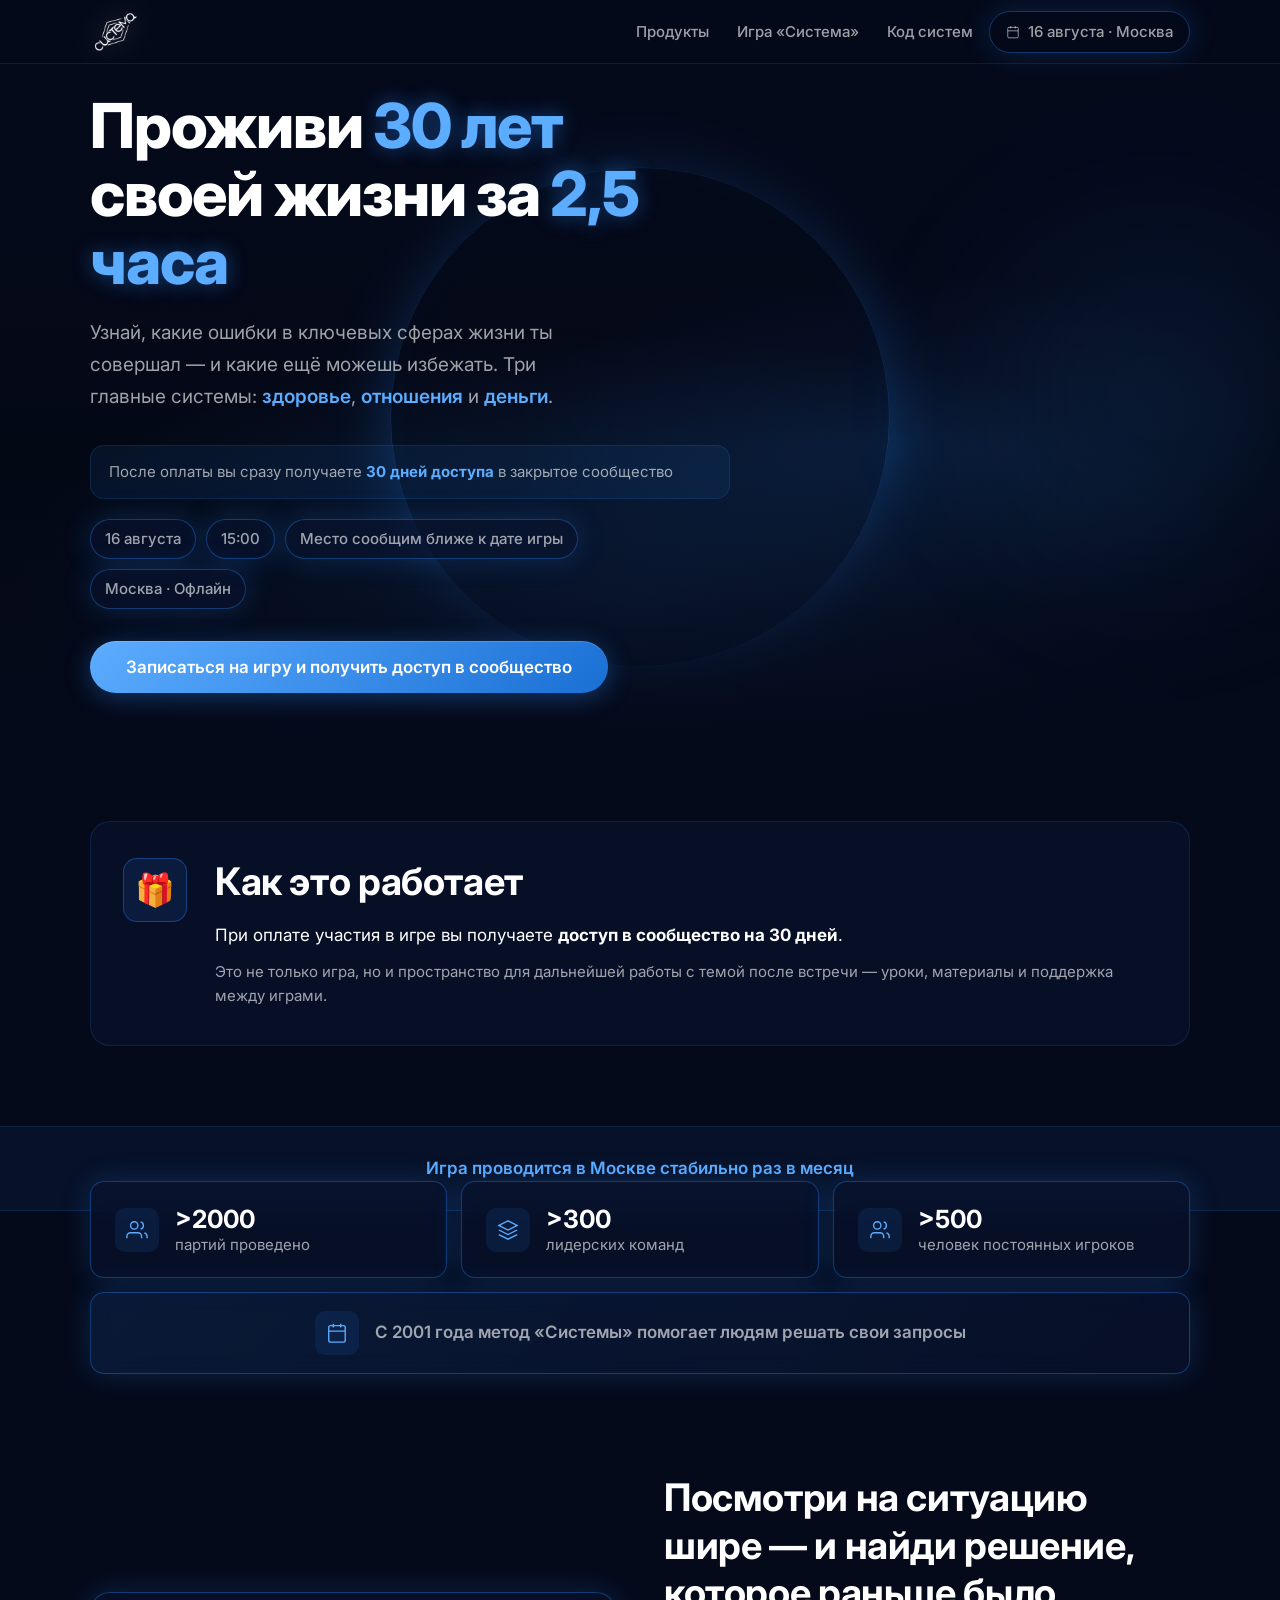
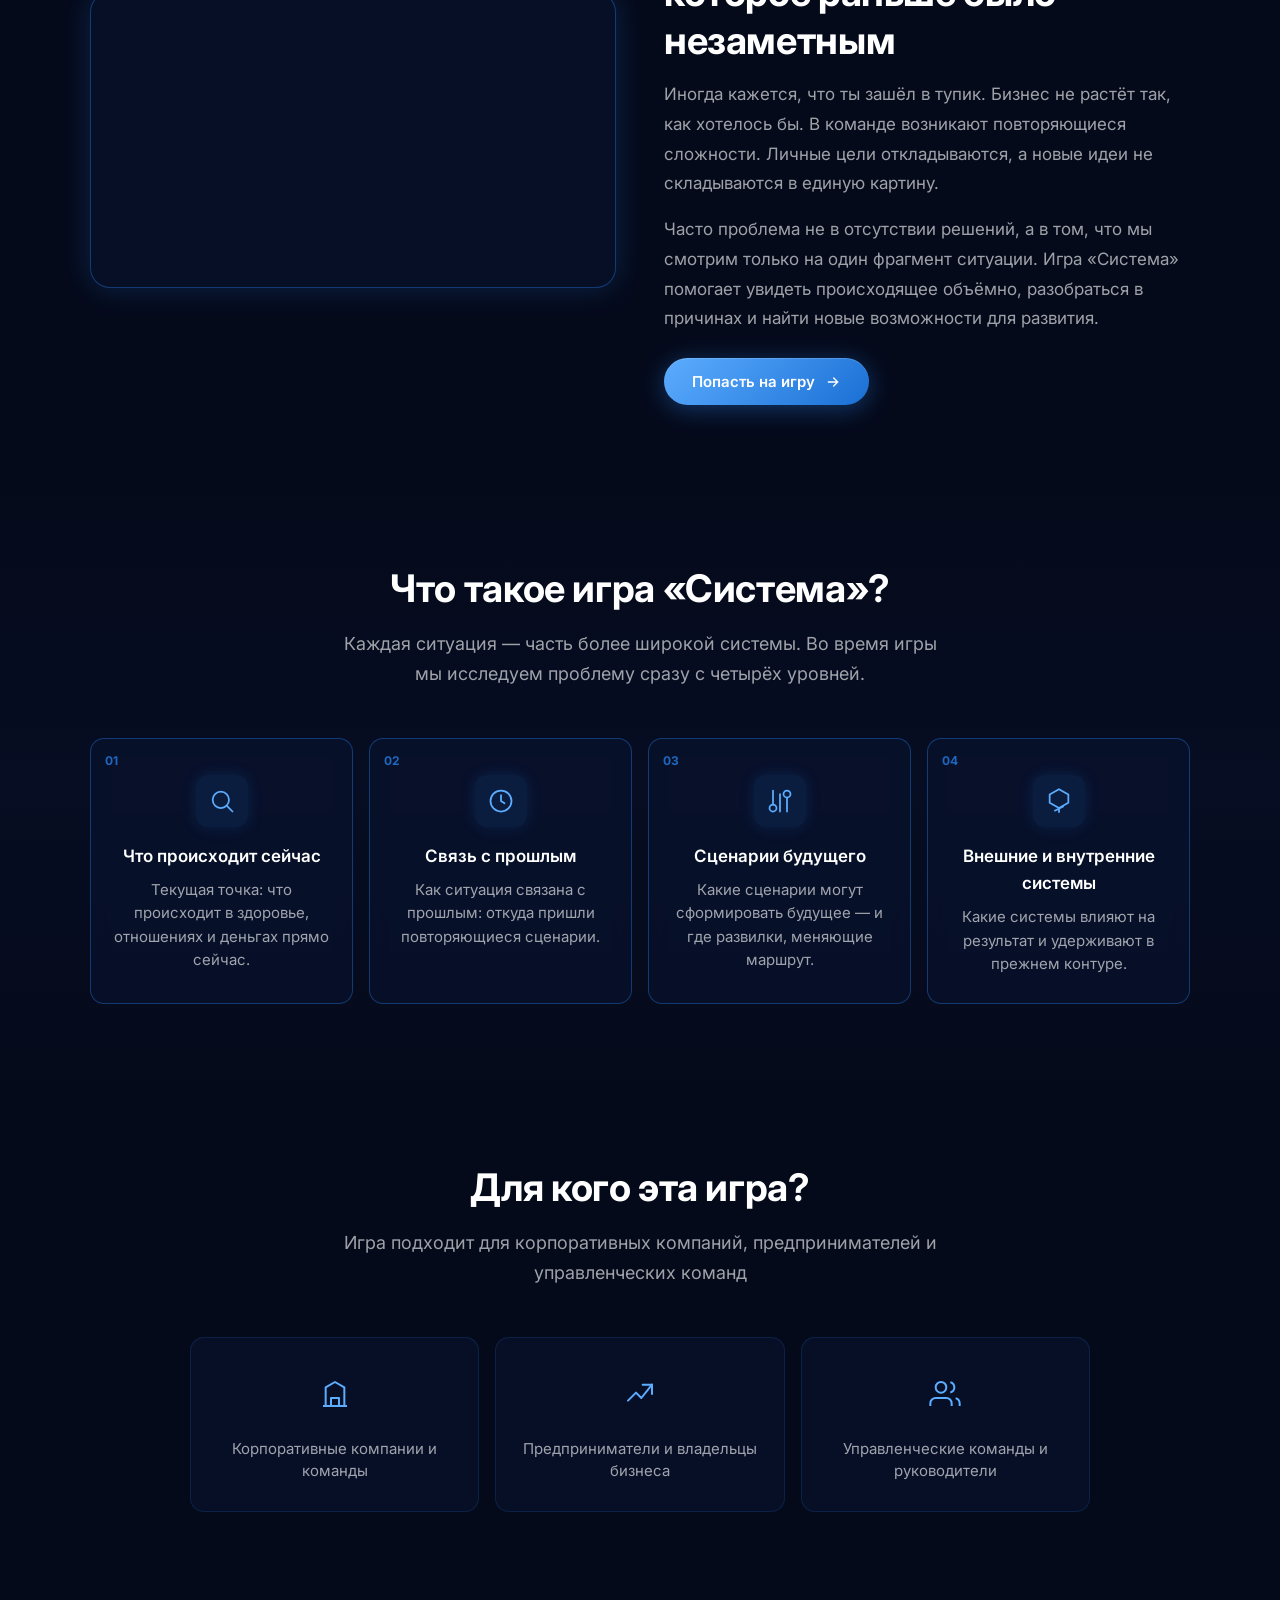
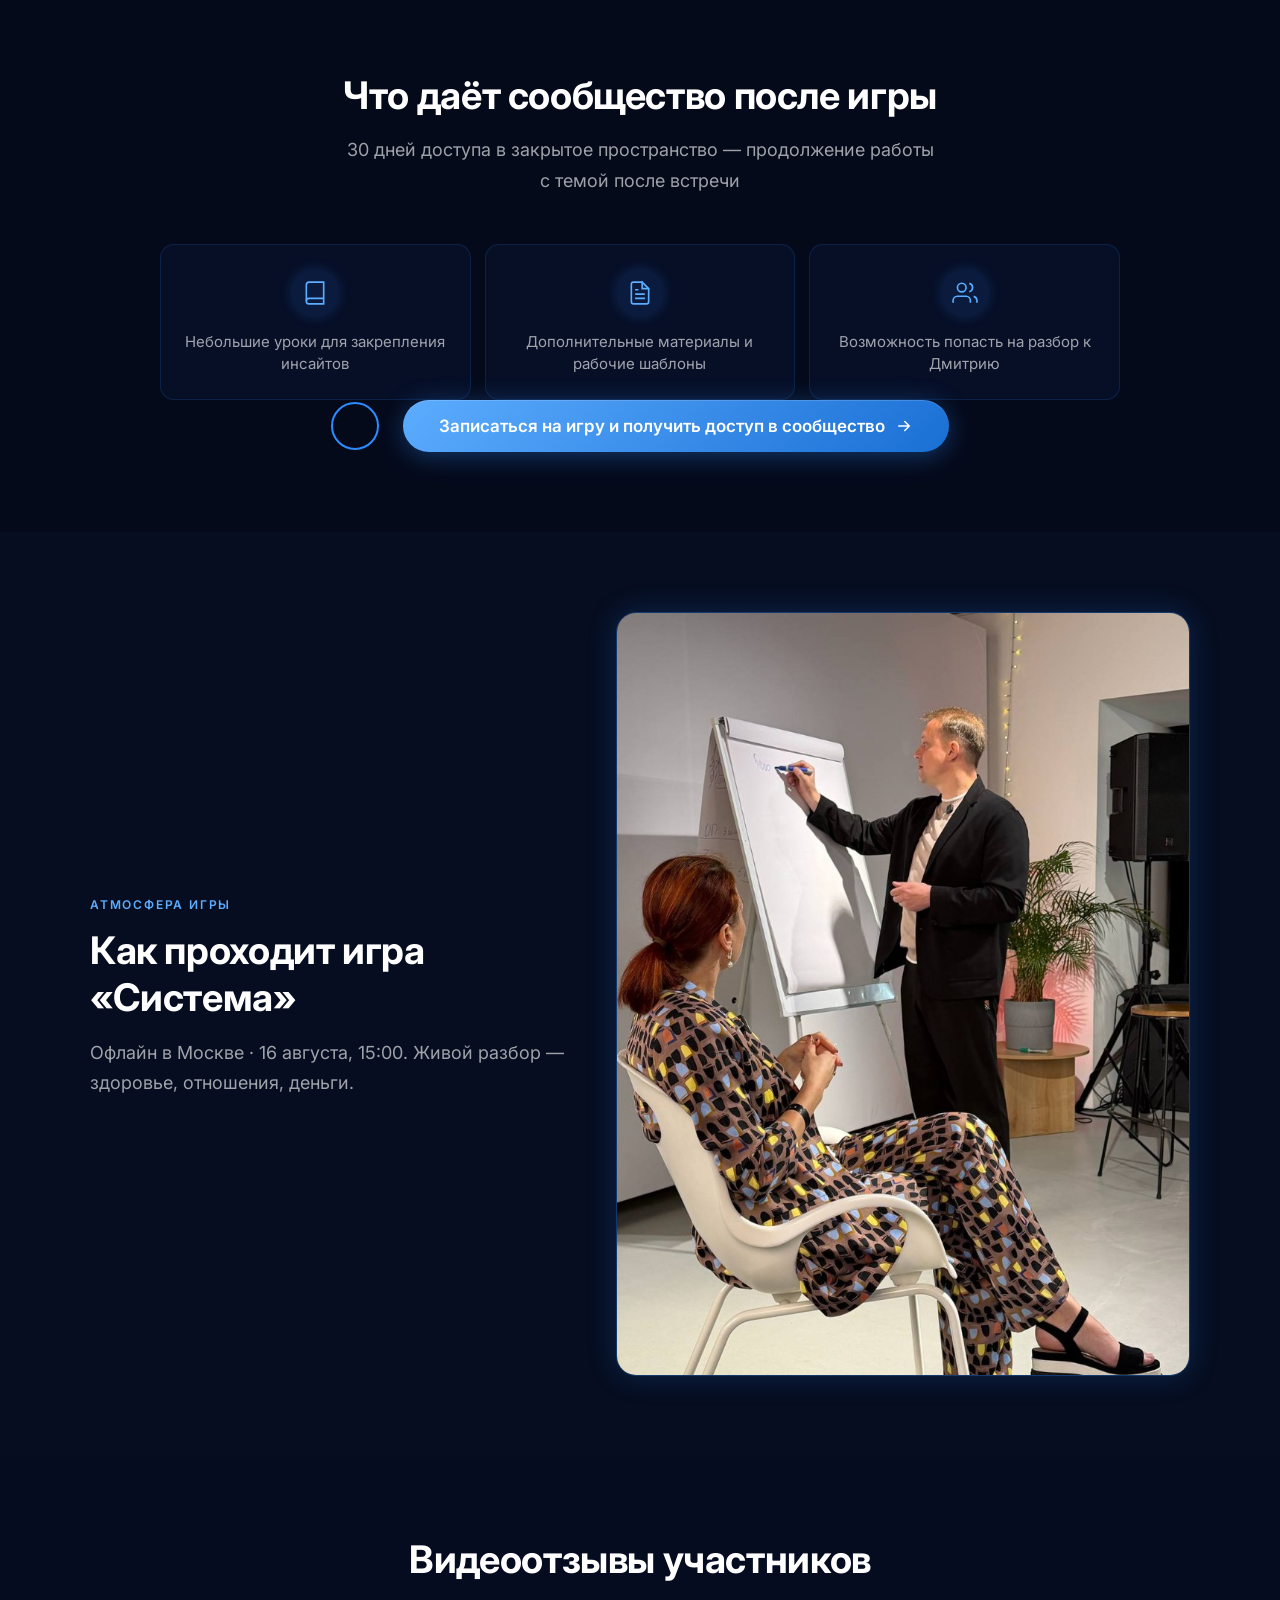
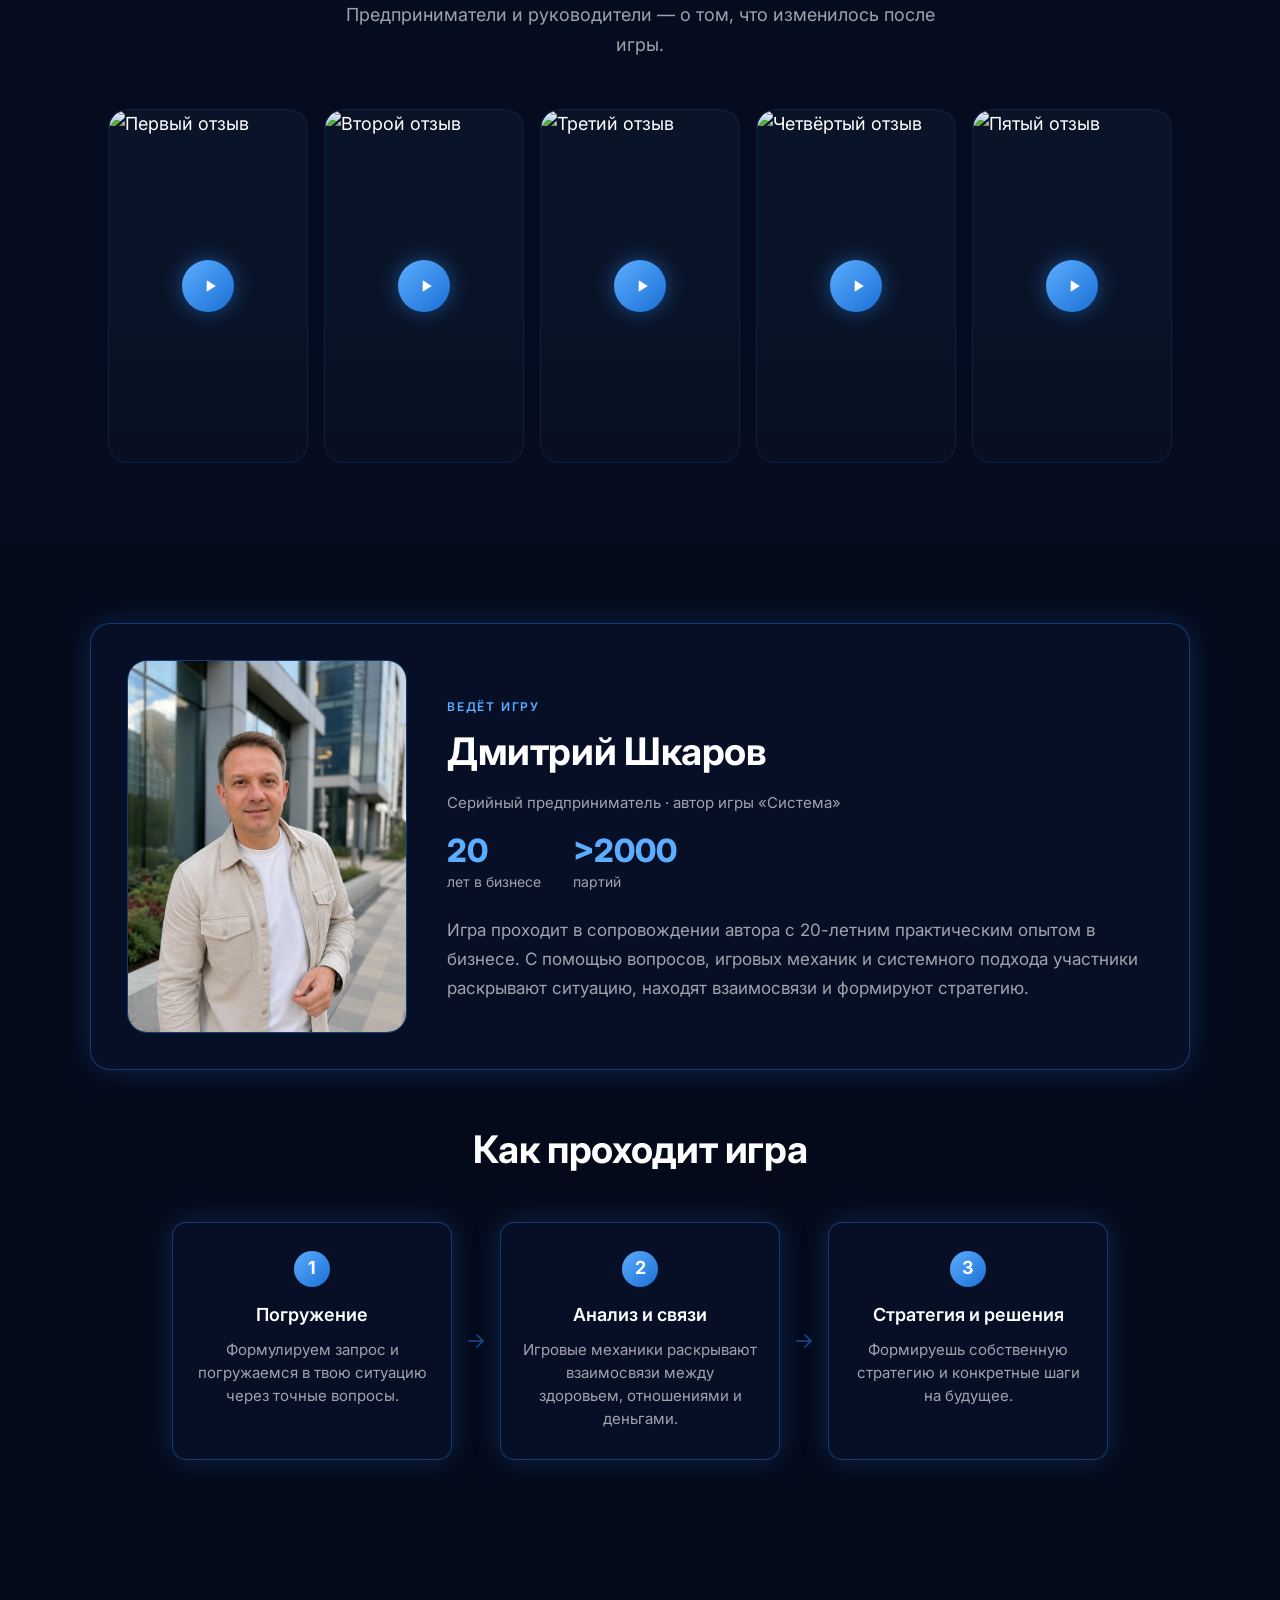
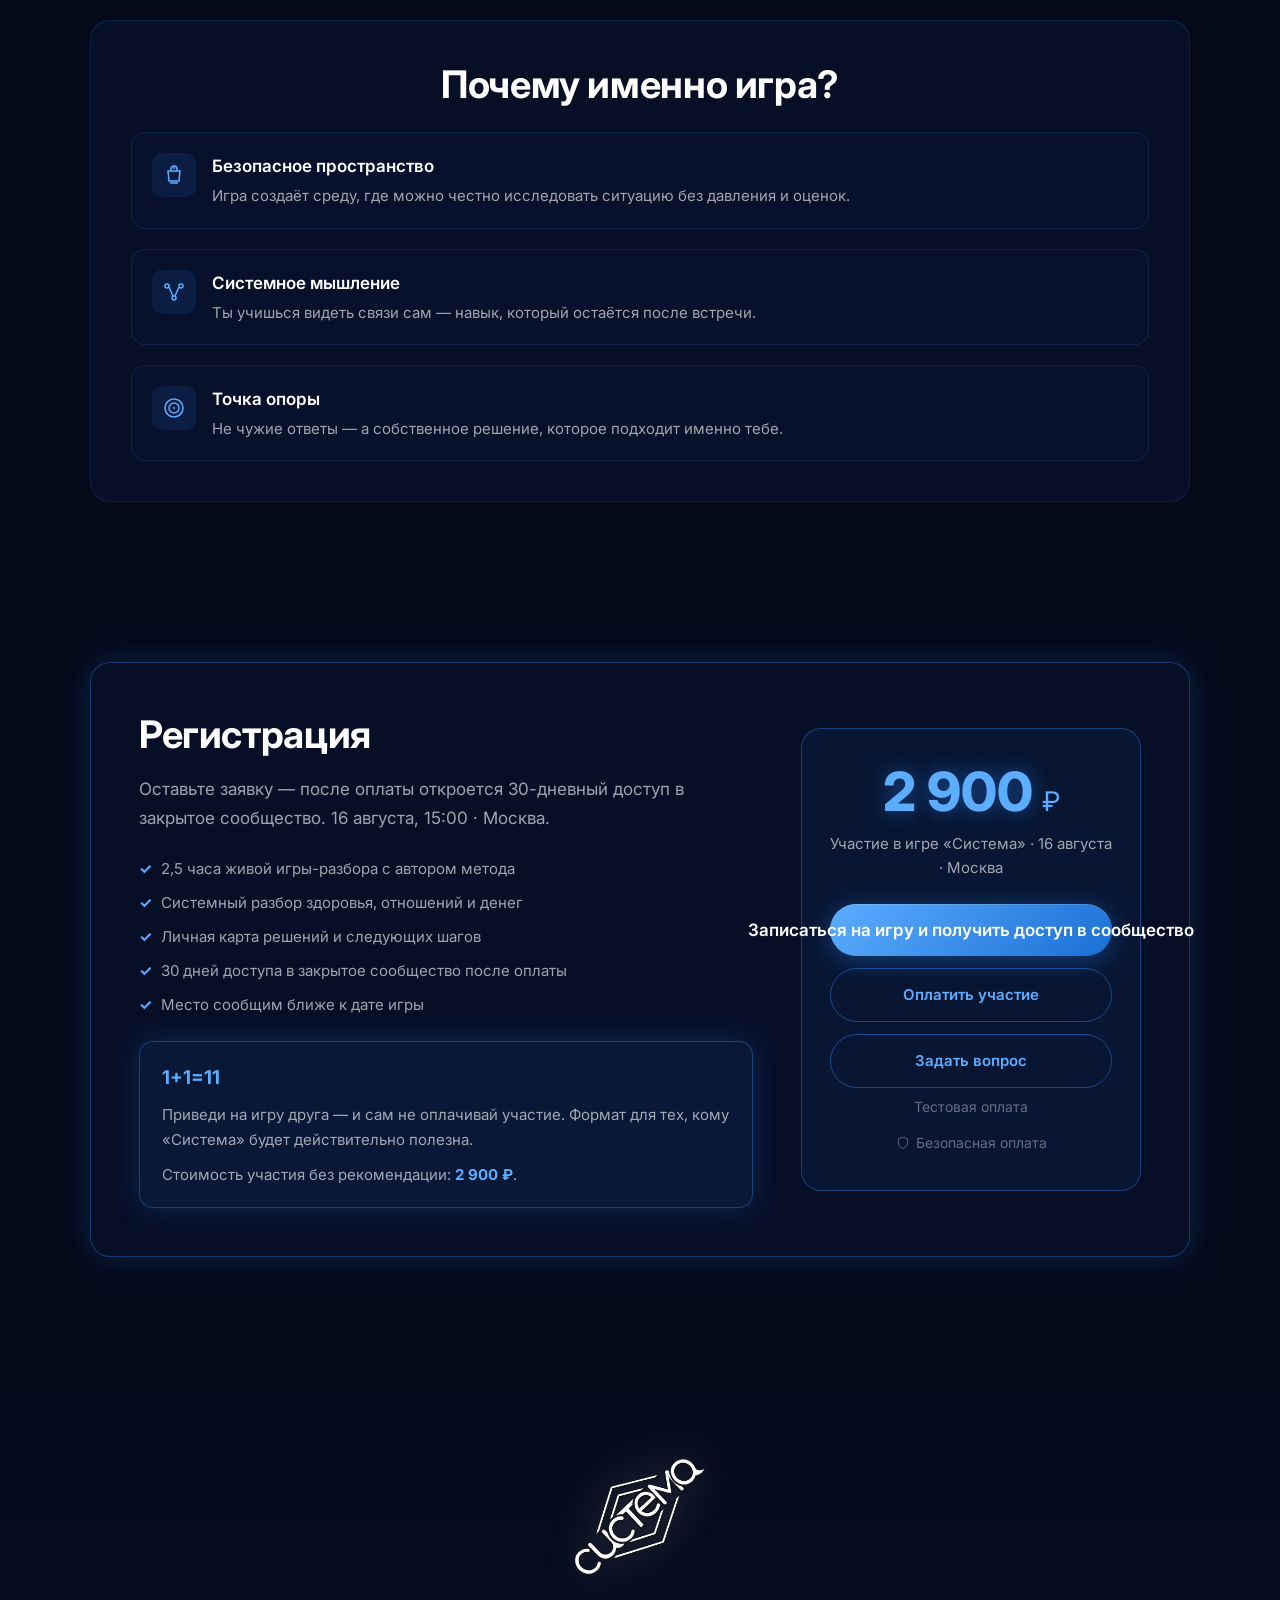
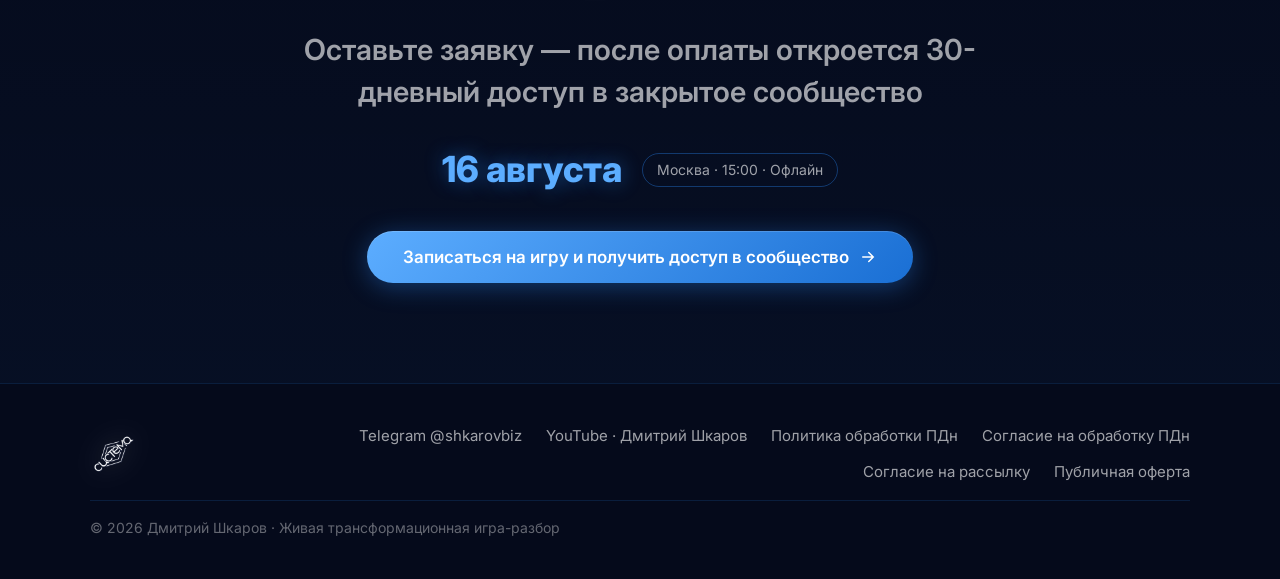
==== commit 37e4068a: "Update game page: community access, Aug 16, 1+1=11 format. Co-authored-by: Cursor <cursoragent@curso" ====
--- a/game.html
+++ b/game.html
@@ -3,8 +3,8 @@
 <head>
   <meta charset="UTF-8">
   <meta name="viewport" content="width=device-width, initial-scale=1.0, viewport-fit=cover">
-  <title>Игра «Система» — Дмитрий Шкаров · 15 июля · Москва</title>
-  <meta name="description" content="Проживи 30 лет своей жизни за 2,5 часа. Офлайн в Москве, 15 июля, 19:00–22:00. Авторская игра для предпринимателей.">
+  <title>Игра «Система» — Дмитрий Шкаров · 16 августа · Москва</title>
+  <meta name="description" content="Проживи 30 лет своей жизни за 2,5 часа. Офлайн в Москве, 16 августа, 15:00. После оплаты — 30 дней доступа в закрытое сообщество.">
   <link rel="preconnect" href="https://fonts.googleapis.com">
   <link rel="preconnect" href="https://fonts.gstatic.com" crossorigin>
   <link href="https://fonts.googleapis.com/css2?family=Inter:wght@400;500;600;700;800&display=swap" rel="stylesheet">
@@ -26,7 +26,7 @@
       </nav>
       <div class="header__date" id="headerDate">
         <svg width="14" height="14" viewBox="0 0 24 24" fill="none"><rect x="3" y="4" width="18" height="18" rx="2" stroke="currentColor" stroke-width="1.5"/><path d="M16 2v4M8 2v4M3 10h18" stroke="currentColor" stroke-width="1.5"/></svg>
-        15 июля · Москва
+        16 августа · Москва
       </div>
       <button class="burger" aria-label="Меню" id="burger"><span></span><span></span></button>
     </div>
@@ -61,16 +61,39 @@
             Узнай, какие ошибки в ключевых сферах жизни ты совершал — и какие ещё можешь избежать.
             Три главные системы: <strong>здоровье</strong>, <strong>отношения</strong> и <strong>деньги</strong>.
           </p>
+          <p class="hero__gift reveal" id="heroGift">После оплаты вы сразу получаете <strong>30 дней доступа</strong> в закрытое сообщество</p>
           <div class="hero__meta reveal" id="heroMeta">
-            <span class="hero__meta-item">15 июля</span>
-            <span class="hero__meta-item">19:00–22:00</span>
+            <span class="hero__meta-item">16 августа</span>
+            <span class="hero__meta-item">15:00</span>
+            <span class="hero__meta-item" id="heroLocation">Место сообщим ближе к дате игры</span>
             <span class="hero__meta-item">Москва · Офлайн</span>
           </div>
-          <button class="btn btn--primary btn--lg" data-modal-open>
-            Зарегистрироваться
+          <button class="btn btn--primary btn--lg" data-modal-open id="heroCtaBtn">
+            Записаться на игру и получить доступ в сообщество
             <svg width="18" height="18" viewBox="0 0 24 24" fill="none"><path d="M5 12h14M13 6l6 6-6 6" stroke="currentColor" stroke-width="2" stroke-linecap="round" stroke-linejoin="round"/></svg>
           </button>
         </div>
+      </div>
+    </section>
+
+    <!-- ФОРМАТ / КАК ЭТО РАБОТАЕТ -->
+    <section class="section game-format" id="format">
+      <div class="container">
+        <div class="game-format__card reveal">
+          <div class="game-format__icon" aria-hidden="true">🎁</div>
+          <div class="game-format__content">
+            <h2 class="section__title">Как это работает</h2>
+            <p class="game-format__lead">При оплате участия в игре вы получаете <strong>доступ в сообщество на 30 дней</strong>.</p>
+            <p>Это не только игра, но и пространство для дальнейшей работы с темой после встречи — уроки, материалы и поддержка между играми.</p>
+          </div>
+        </div>
+      </div>
+    </section>
+
+    <!-- РАСПИСАНИЕ -->
+    <section class="game-schedule">
+      <div class="container">
+        <p class="game-schedule__text reveal" id="scheduleNote">Игра проводится в Москве стабильно раз в месяц</p>
       </div>
     </section>
 
@@ -205,44 +228,26 @@
       <div class="container">
         <div class="section__header reveal">
           <h2 class="section__title section__title--center">Для кого эта игра?</h2>
-          <p class="section__desc section__desc--center">Игра подойдёт, если ты:</p>
-        </div>
-        <div class="audience__grid">
+          <p class="section__desc section__desc--center" id="audienceDesc">Игра подходит для корпоративных компаний, предпринимателей и управленческих команд</p>
+        </div>
+        <div class="audience__grid audience__grid--corporate">
           <div class="audience-card reveal">
             <div class="audience-card__icon">
-              <svg width="32" height="32" viewBox="0 0 24 24" fill="none"><path d="M12 2v4M12 18v4M4.93 4.93l2.83 2.83M16.24 16.24l2.83 2.83M2 12h4M18 12h4M4.93 19.07l2.83-2.83M16.24 7.76l2.83-2.83" stroke="currentColor" stroke-width="1.5" stroke-linecap="round"/></svg>
-            </div>
-            <p>Стоишь перед важным выбором</p>
+              <svg width="32" height="32" viewBox="0 0 24 24" fill="none"><path d="M3 21h18M5 21V7l7-4 7 4v14M9 21v-6h6v6" stroke="currentColor" stroke-width="1.5" stroke-linejoin="round"/></svg>
+            </div>
+            <p>Корпоративные компании и команды</p>
           </div>
           <div class="audience-card reveal">
             <div class="audience-card__icon">
               <svg width="32" height="32" viewBox="0 0 24 24" fill="none"><path d="M3 17l6-6 4 4 8-10" stroke="currentColor" stroke-width="1.5" stroke-linecap="round" stroke-linejoin="round"/><path d="M14 5h7v7" stroke="currentColor" stroke-width="1.5" stroke-linecap="round"/></svg>
             </div>
-            <p>Хочешь вывести бизнес или проект на новый уровень</p>
+            <p>Предприниматели и владельцы бизнеса</p>
           </div>
           <div class="audience-card reveal">
             <div class="audience-card__icon">
-              <svg width="32" height="32" viewBox="0 0 24 24" fill="none"><path d="M9.663 17h4.673M12 3v1m6.364 1.636l-.707.707M21 12h-1M4 12H3m3.343-5.657l-.707-.707m2.828 9.9a5 5 0 117.072 0l-.548.547A3.374 3.374 0 0014 18.469V19a2 2 0 11-4 0v-.531c0-.895-.356-1.754-.988-2.386l-.548-.547z" stroke="currentColor" stroke-width="1.5" stroke-linecap="round"/></svg>
-            </div>
-            <p>Ищешь нестандартное решение сложной задачи</p>
-          </div>
-          <div class="audience-card reveal">
-            <div class="audience-card__icon">
-              <svg width="32" height="32" viewBox="0 0 24 24" fill="none"><path d="M4 4v5h.582m15.356 2A8.001 8.001 0 004.582 9m0 0H9m11 11v-5h-.581m0 0a8.003 8.003 0 01-15.357-2m15.357 2H15" stroke="currentColor" stroke-width="1.5" stroke-linecap="round"/></svg>
-            </div>
-            <p>Хочешь понять причины повторяющихся ситуаций</p>
-          </div>
-          <div class="audience-card reveal">
-            <div class="audience-card__icon">
-              <svg width="32" height="32" viewBox="0 0 24 24" fill="none"><path d="M12 14l9-5-9-5-9 5 9 5z" stroke="currentColor" stroke-width="1.5"/><path d="M12 14l6.16-3.422a12.083 12.083 0 01.665 6.479A11.952 11.952 0 0012 20.055a11.952 11.952 0 00-6.824-2.998 12.078 12.078 0 01.665-6.479L12 14z" stroke="currentColor" stroke-width="1.5"/></svg>
-            </div>
-            <p>Развиваешь лидерские качества</p>
-          </div>
-          <div class="audience-card reveal">
-            <div class="audience-card__icon">
-              <svg width="32" height="32" viewBox="0 0 24 24" fill="none"><path d="M12 9v2m0 4h.01M5.07 19h13.86c1.54 0 2.5-1.67 1.73-3L13.73 4c-.77-1.33-2.69-1.33-3.46 0L3.34 16c-.77 1.33.19 3 1.73 3z" stroke="currentColor" stroke-width="1.5" stroke-linecap="round"/></svg>
-            </div>
-            <p>Пытаешься найти причины своих провалов</p>
+              <svg width="32" height="32" viewBox="0 0 24 24" fill="none"><path d="M17 21v-2a4 4 0 00-4-4H5a4 4 0 00-4 4v2" stroke="currentColor" stroke-width="1.5"/><circle cx="9" cy="7" r="4" stroke="currentColor" stroke-width="1.5"/><path d="M23 21v-2a4 4 0 00-3-3.87M16 3.13a4 4 0 010 7.75" stroke="currentColor" stroke-width="1.5"/></svg>
+            </div>
+            <p>Управленческие команды и руководители</p>
           </div>
         </div>
       </div>
@@ -252,44 +257,33 @@
     <section class="section benefits">
       <div class="container">
         <div class="section__header reveal">
-          <h2 class="section__title section__title--center">Что ты получишь после игры</h2>
-        </div>
-        <div class="benefits__grid">
+          <h2 class="section__title section__title--center">Что даёт сообщество после игры</h2>
+          <p class="section__desc section__desc--center">30 дней доступа в закрытое пространство — продолжение работы с темой после встречи</p>
+        </div>
+        <div class="benefits__grid benefits__grid--community">
           <div class="benefit-card reveal">
             <div class="benefit-card__icon">
-              <svg width="26" height="26" viewBox="0 0 24 24" fill="none"><path d="M1 12s4-8 11-8 11 8 11 8-4 8-11 8-11-8-11-8z" stroke="currentColor" stroke-width="1.5"/><circle cx="12" cy="12" r="3" stroke="currentColor" stroke-width="1.5"/></svg>
-            </div>
-            <p>Новый взгляд на свою ситуацию</p>
+              <svg width="26" height="26" viewBox="0 0 24 24" fill="none"><path d="M4 19.5A2.5 2.5 0 016.5 17H20" stroke="currentColor" stroke-width="1.5"/><path d="M6.5 2H20v20H6.5A2.5 2.5 0 014 19.5v-15A2.5 2.5 0 016.5 2z" stroke="currentColor" stroke-width="1.5"/></svg>
+            </div>
+            <p>Небольшие уроки для закрепления инсайтов</p>
           </div>
           <div class="benefit-card reveal">
             <div class="benefit-card__icon">
-              <svg width="26" height="26" viewBox="0 0 24 24" fill="none"><circle cx="12" cy="12" r="9" stroke="currentColor" stroke-width="1.5"/><circle cx="12" cy="12" r="5" stroke="currentColor" stroke-width="1.5"/><circle cx="12" cy="12" r="1.5" fill="currentColor"/></svg>
-            </div>
-            <p>Понимание истинных причин происходящего</p>
+              <svg width="26" height="26" viewBox="0 0 24 24" fill="none"><path d="M14 2H6a2 2 0 00-2 2v16a2 2 0 002 2h12a2 2 0 002-2V8z" stroke="currentColor" stroke-width="1.5"/><path d="M14 2v6h6M16 13H8M16 17H8M10 9H8" stroke="currentColor" stroke-width="1.5" stroke-linecap="round"/></svg>
+            </div>
+            <p>Дополнительные материалы и рабочие шаблоны</p>
           </div>
           <div class="benefit-card reveal">
             <div class="benefit-card__icon">
-              <svg width="26" height="26" viewBox="0 0 24 24" fill="none"><path d="M13 2L3 14h9l-1 8 10-12h-9l1-8z" stroke="currentColor" stroke-width="1.5" stroke-linejoin="round"/></svg>
-            </div>
-            <p>Конкретные идеи и следующие шаги</p>
-          </div>
-          <div class="benefit-card reveal">
-            <div class="benefit-card__icon">
-              <svg width="26" height="26" viewBox="0 0 24 24" fill="none"><path d="M9.5 2A5.5 5.5 0 004 7.5c0 1.48.58 2.82 1.53 3.82A5.5 5.5 0 109.5 2z" stroke="currentColor" stroke-width="1.5" transform="translate(2,2) scale(0.85)"/></svg>
-            </div>
-            <p>Ощущение внутренней ясности</p>
-          </div>
-          <div class="benefit-card reveal">
-            <div class="benefit-card__icon">
-              <svg width="26" height="26" viewBox="0 0 24 24" fill="none"><path d="M9 11l3 3L22 4" stroke="currentColor" stroke-width="1.5" stroke-linecap="round"/><path d="M21 12v7a2 2 0 01-2 2H5a2 2 0 01-2-2V5a2 2 0 012-2h11" stroke="currentColor" stroke-width="1.5"/></svg>
-            </div>
-            <p>Чёткий план — без каши в голове</p>
+              <svg width="26" height="26" viewBox="0 0 24 24" fill="none"><path d="M17 21v-2a4 4 0 00-4-4H5a4 4 0 00-4 4v2" stroke="currentColor" stroke-width="1.5"/><circle cx="9" cy="7" r="4" stroke="currentColor" stroke-width="1.5"/><path d="M23 21v-2a4 4 0 00-3-3.87M16 3.13a4 4 0 010 7.75" stroke="currentColor" stroke-width="1.5"/></svg>
+            </div>
+            <p>Возможность попасть на разбор к Дмитрию</p>
           </div>
         </div>
         <div class="benefits__cta reveal">
           <div class="pulse-ring" aria-hidden="true"></div>
           <button class="btn btn--primary btn--lg" data-modal-open>
-            Присоединиться к игре
+            Записаться на игру и получить доступ в сообщество
             <svg width="18" height="18" viewBox="0 0 24 24" fill="none"><path d="M5 12h14M13 6l6 6-6 6" stroke="currentColor" stroke-width="2" stroke-linecap="round"/></svg>
           </button>
         </div>
@@ -423,16 +417,17 @@
         <div class="pricing__card reveal">
           <div class="pricing__info">
             <h2 class="section__title">Регистрация</h2>
-            <p class="pricing__desc" id="pricingDesc">Места ограничены. Офлайн в Москве, 15 июля, 19:00–22:00. Оставьте заявку — мы свяжемся с вами и подтвердим участие.</p>
+            <p class="pricing__desc" id="pricingDesc">Оставьте заявку — после оплаты откроется 30-дневный доступ в закрытое сообщество. 16 августа, 15:00 · Москва.</p>
             <ul class="pricing__includes">
-              <li>3 часа живой игры-разбора с автором метода</li>
+              <li>2,5 часа живой игры-разбора с автором метода</li>
               <li>Системный разбор здоровья, отношений и денег</li>
               <li>Личная карта решений и следующих шагов</li>
-              <li id="pricingLocation">Метро Павелецкая/Новокузнецкая, ул. Садовническая 78, стр 5. Ориентир — арка с табличкой «Берегись автомобиля», вход в синюю дверь с табличкой CitrusHall.</li>
+              <li>30 дней доступа в закрытое сообщество после оплаты</li>
+              <li id="pricingLocation">Место сообщим ближе к дате игры</li>
             </ul>
-            <div class="pricing__referral">
-              <p class="pricing__referral-lead">Пригласите на игру человека, которому «Система» может быть действительно полезна.</p>
-              <p class="pricing__referral-benefit">После его регистрации вы получаете возможность присоединиться к нам <strong>БЕСПЛАТНО</strong>.</p>
+            <div class="pricing__referral pricing__referral--111">
+              <p class="pricing__referral-lead"><strong>1+1=11</strong></p>
+              <p>Приведи на игру друга — и сам не оплачивай участие. Формат для тех, кому «Система» будет действительно полезна.</p>
               <p class="pricing__referral-price">Стоимость участия без рекомендации: <strong id="pricingReferralPrice">2 900 ₽</strong>.</p>
             </div>
           </div>
@@ -441,9 +436,9 @@
               <span class="pricing__amount" id="priceDisplay">2 900</span>
               <span class="pricing__currency" id="currencyDisplay">₽</span>
             </div>
-            <p class="pricing__note" id="priceLabel">Участие в игре «Система» · 15 июля · Москва</p>
-            <button class="btn btn--primary btn--lg btn--full" data-modal-open>
-              Оставить заявку
+            <p class="pricing__note" id="priceLabel">Участие в игре «Система» · 16 августа · Москва</p>
+            <button class="btn btn--primary btn--lg btn--full" data-modal-open id="pricingCtaBtn">
+              Записаться на игру и получить доступ в сообщество
               <svg width="16" height="16" viewBox="0 0 24 24" fill="none"><path d="M5 12h14M13 6l6 6-6 6" stroke="currentColor" stroke-width="2" stroke-linecap="round"/></svg>
             </button>
             <a class="btn btn--outline btn--full" href="#" id="linkPay" hidden>Оплатить участие</a>
@@ -466,15 +461,14 @@
             <img src="assets/logo.png" alt="Система" class="logo__img logo__img--cta" id="logoCta">
           </div>
           <h2 class="cta__title">
-            Возможно, решение, которое ты так долго искал, уже существует.
-            Иногда достаточно просто посмотреть на ситуацию с другого уровня.
+            Оставьте заявку — после оплаты откроется 30-дневный доступ в закрытое сообщество
           </h2>
           <div class="cta__meta">
-            <span class="cta__date" id="ctaDate">15 июля</span>
-            <span class="cta__seats" id="ctaSeats">Москва · 19:00–22:00 · Офлайн</span>
+            <span class="cta__date" id="ctaDate">16 августа</span>
+            <span class="cta__seats" id="ctaSeats">15:00 · Москва · Офлайн</span>
           </div>
           <button class="btn btn--primary btn--lg" data-modal-open>
-            Регистрация на игру
+            Записаться на игру и получить доступ в сообщество
             <svg width="18" height="18" viewBox="0 0 24 24" fill="none"><path d="M5 12h14M13 6l6 6-6 6" stroke="currentColor" stroke-width="2" stroke-linecap="round"/></svg>
           </button>
         </div>
@@ -510,7 +504,7 @@
         <h3 class="modal__title">Регистрация на игру</h3>
         <p class="modal__subtitle" id="modalSubtitle">«Система» · 15 июля · Москва · 19:00</p>
         <div class="modal__referral modal__referral--compact">
-          <p><span class="modal__referral-badge">Приведи друга</span> Пригласите человека, которому «Система» будет полезна — участие для вас <strong>бесплатно</strong>. Без рекомендации — <strong id="modalReferralPrice">2 900 ₽</strong>.</p>
+          <p><span class="modal__referral-badge">1+1=11</span> Приведи на игру друга — и сам не оплачивай участие. Без рекомендации — <strong id="modalReferralPrice">2 900 ₽</strong>.</p>
         </div>
         <form class="modal__form" id="regForm">
           <label class="field"><span>Имя</span><input type="text" name="name" required placeholder="Ваше имя"></label>
--- a/styles.css
+++ b/styles.css
@@ -2352,3 +2352,99 @@
   margin-top: 12px;
   line-height: 1.5;
 }
+
+/* Game page — format, schedule, community */
+.hero__gift {
+  margin: 16px 0 20px;
+  padding: 14px 18px;
+  font-size: var(--fs-sm);
+  color: var(--text-muted);
+  background: rgba(43, 140, 255, 0.08);
+  border: 1px solid var(--border-light);
+  border-radius: var(--radius);
+  line-height: 1.6;
+}
+
+.hero__gift strong {
+  color: var(--blue-light);
+}
+
+.game-format__card {
+  display: flex;
+  gap: 28px;
+  align-items: flex-start;
+  padding: 36px 32px;
+  background: var(--bg-card);
+  border: 1px solid var(--border-light);
+  border-radius: var(--radius-lg);
+  box-shadow: var(--shadow-card);
+}
+
+@media (max-width: 640px) {
+  .game-format__card { flex-direction: column; padding: 28px 22px; }
+}
+
+.game-format__icon {
+  flex-shrink: 0;
+  width: 64px;
+  height: 64px;
+  display: flex;
+  align-items: center;
+  justify-content: center;
+  font-size: 32px;
+  background: rgba(43, 140, 255, 0.1);
+  border: 1px solid var(--border);
+  border-radius: var(--radius);
+}
+
+.game-format__lead {
+  font-size: var(--fs-md);
+  color: var(--text);
+  margin: 12px 0 10px;
+  line-height: 1.65;
+}
+
+.game-format__content p:last-child {
+  color: var(--text-muted);
+  font-size: var(--fs-sm);
+  line-height: 1.65;
+}
+
+.game-schedule {
+  padding: 28px 0;
+  background: rgba(43, 140, 255, 0.06);
+  border-top: 1px solid var(--border-light);
+  border-bottom: 1px solid var(--border-light);
+}
+
+.game-schedule__text {
+  text-align: center;
+  font-size: var(--fs-md);
+  font-weight: 600;
+  color: var(--blue-light);
+}
+
+.audience__grid--corporate {
+  grid-template-columns: repeat(3, 1fr);
+  max-width: 900px;
+  margin: 0 auto;
+}
+
+@media (max-width: 768px) {
+  .audience__grid--corporate { grid-template-columns: 1fr; }
+}
+
+.benefits__grid--community {
+  grid-template-columns: repeat(3, 1fr);
+  max-width: 960px;
+  margin: 0 auto;
+}
+
+@media (max-width: 768px) {
+  .benefits__grid--community { grid-template-columns: 1fr; }
+}
+
+.pricing__referral--111 .pricing__referral-lead strong {
+  color: var(--blue-light);
+  font-size: var(--fs-lg);
+}
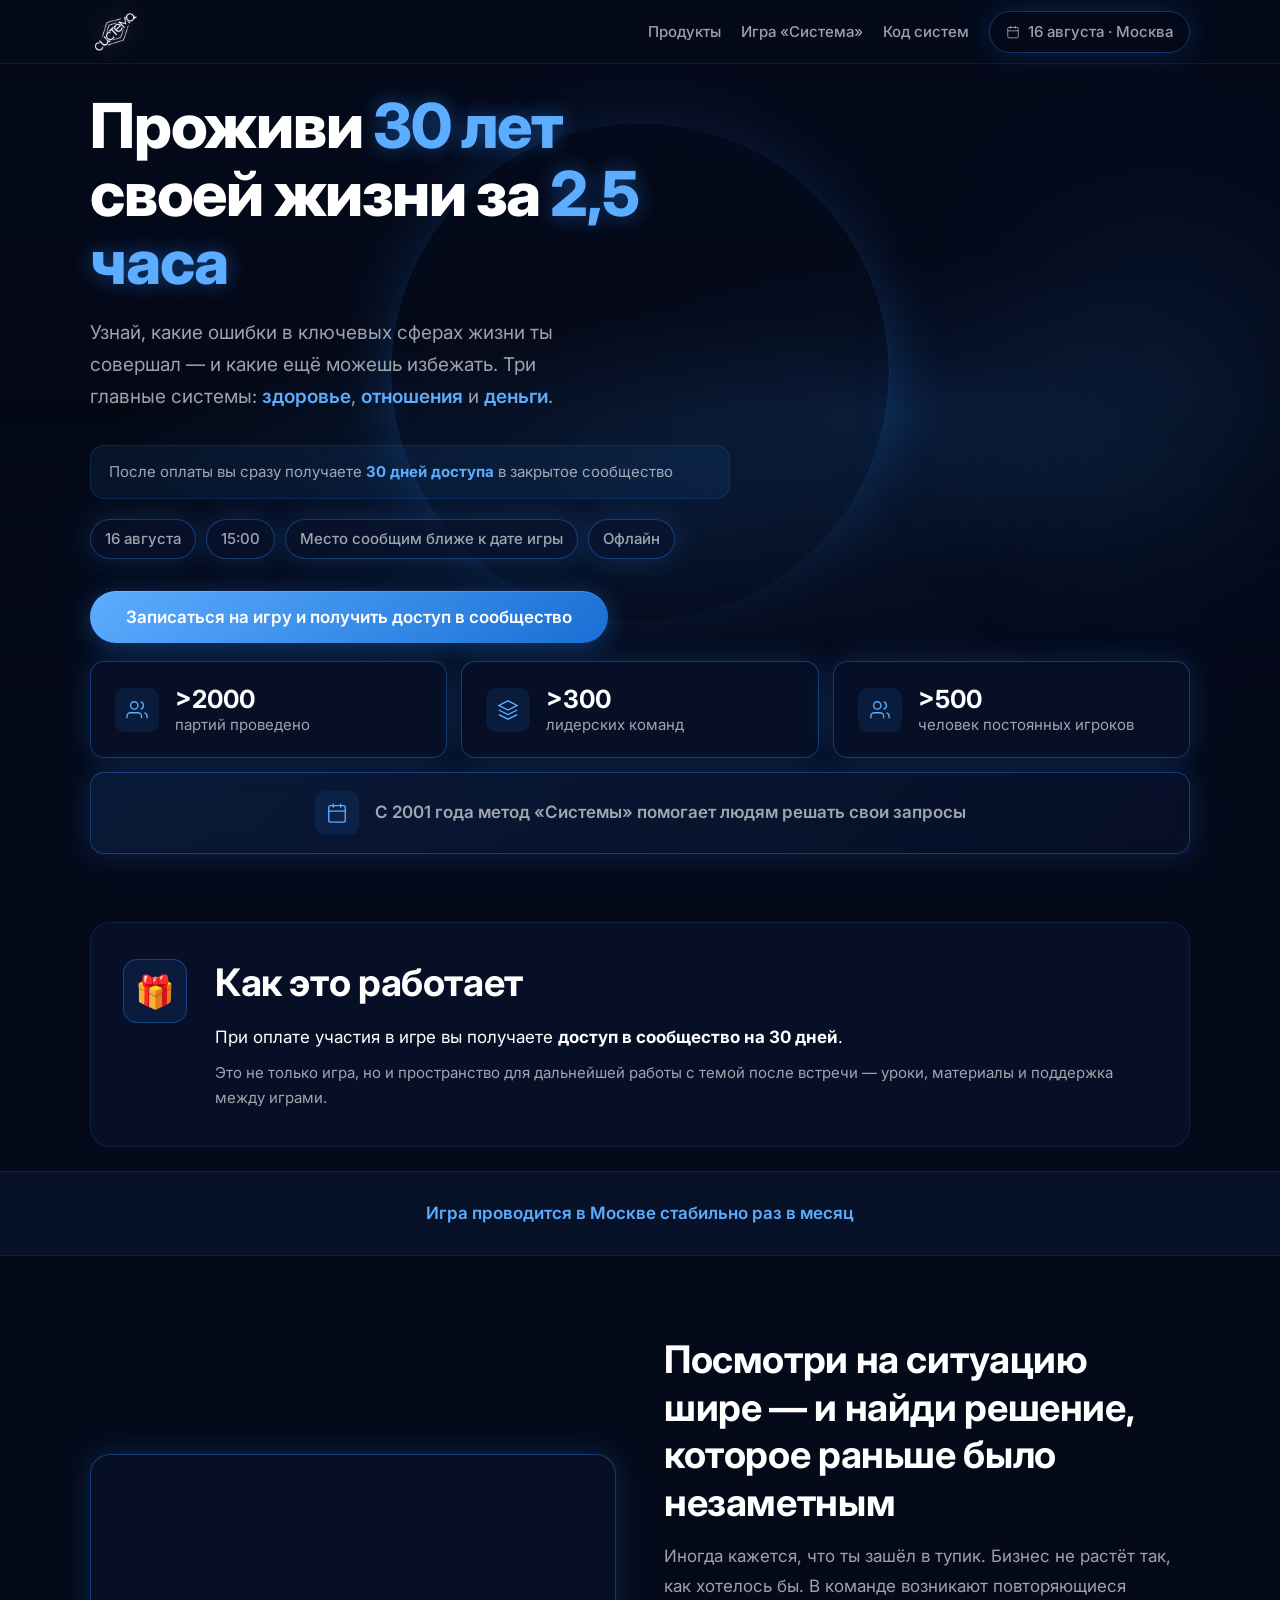
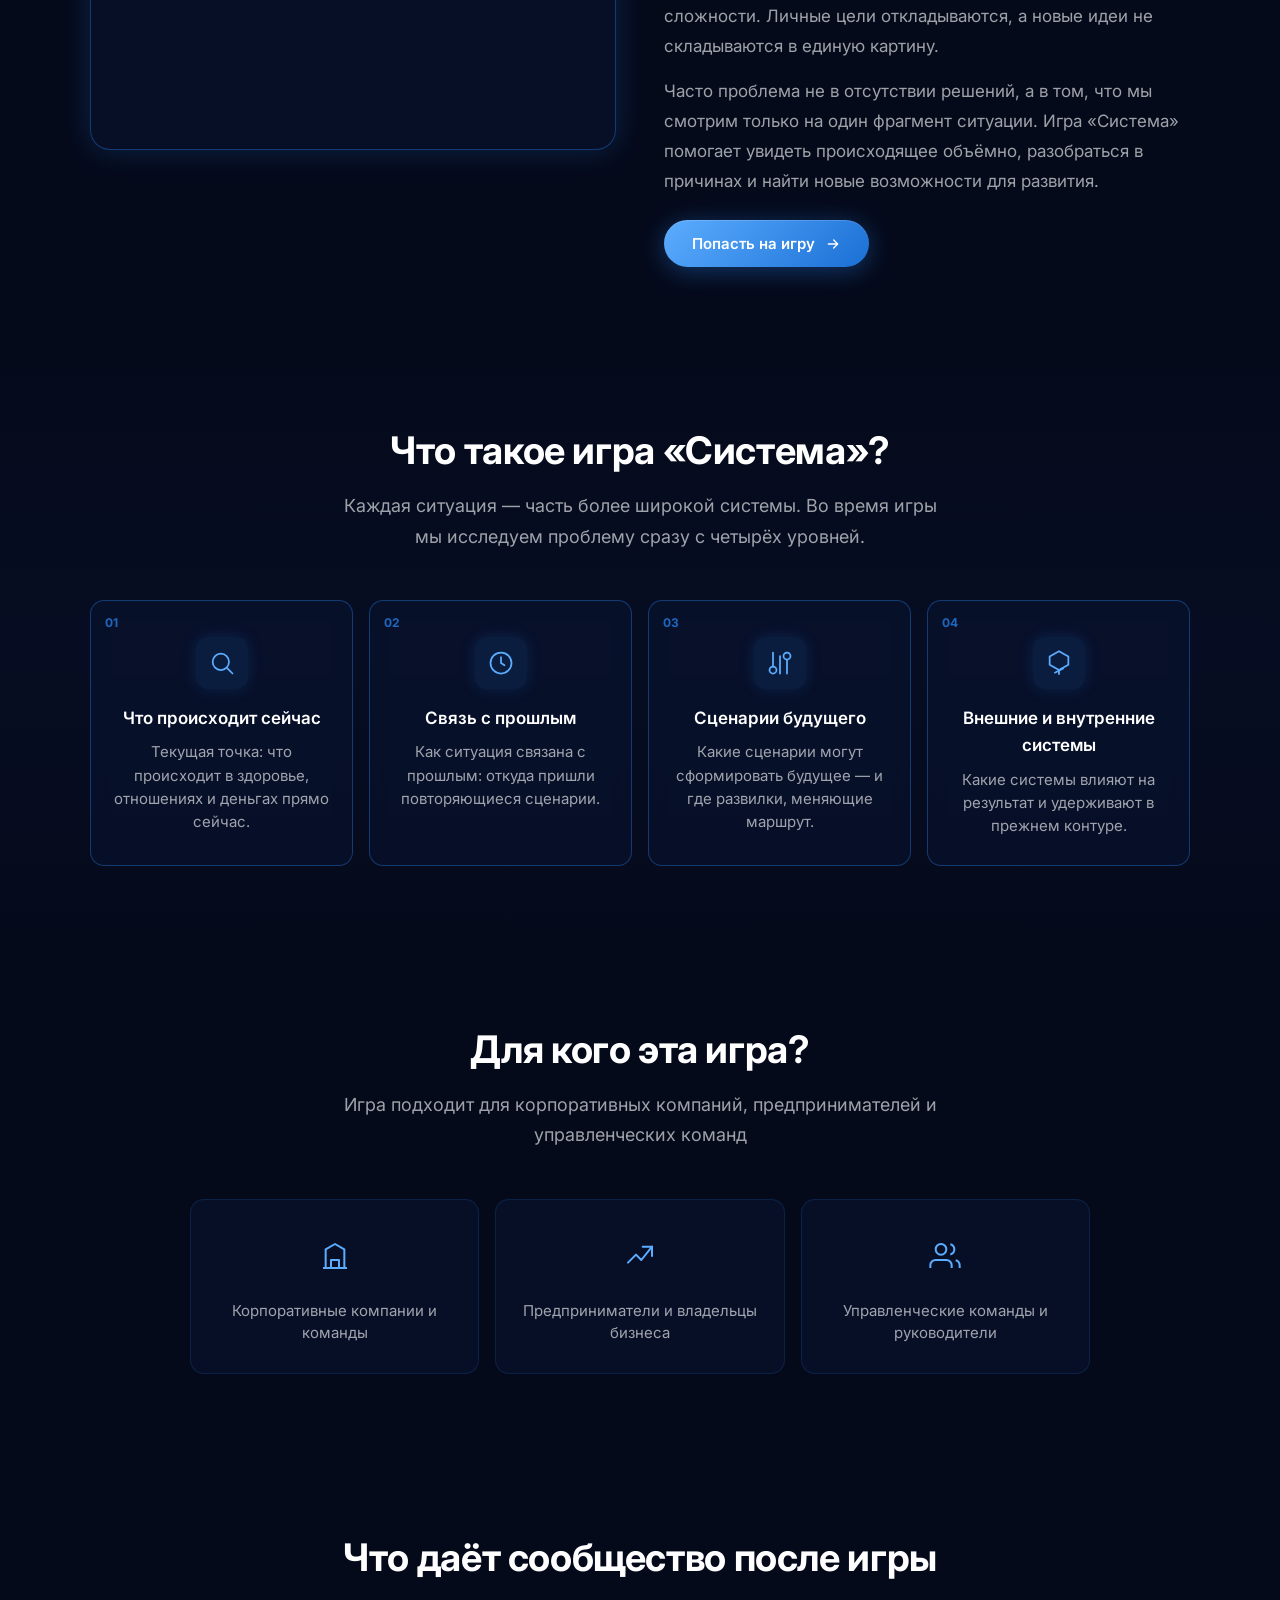
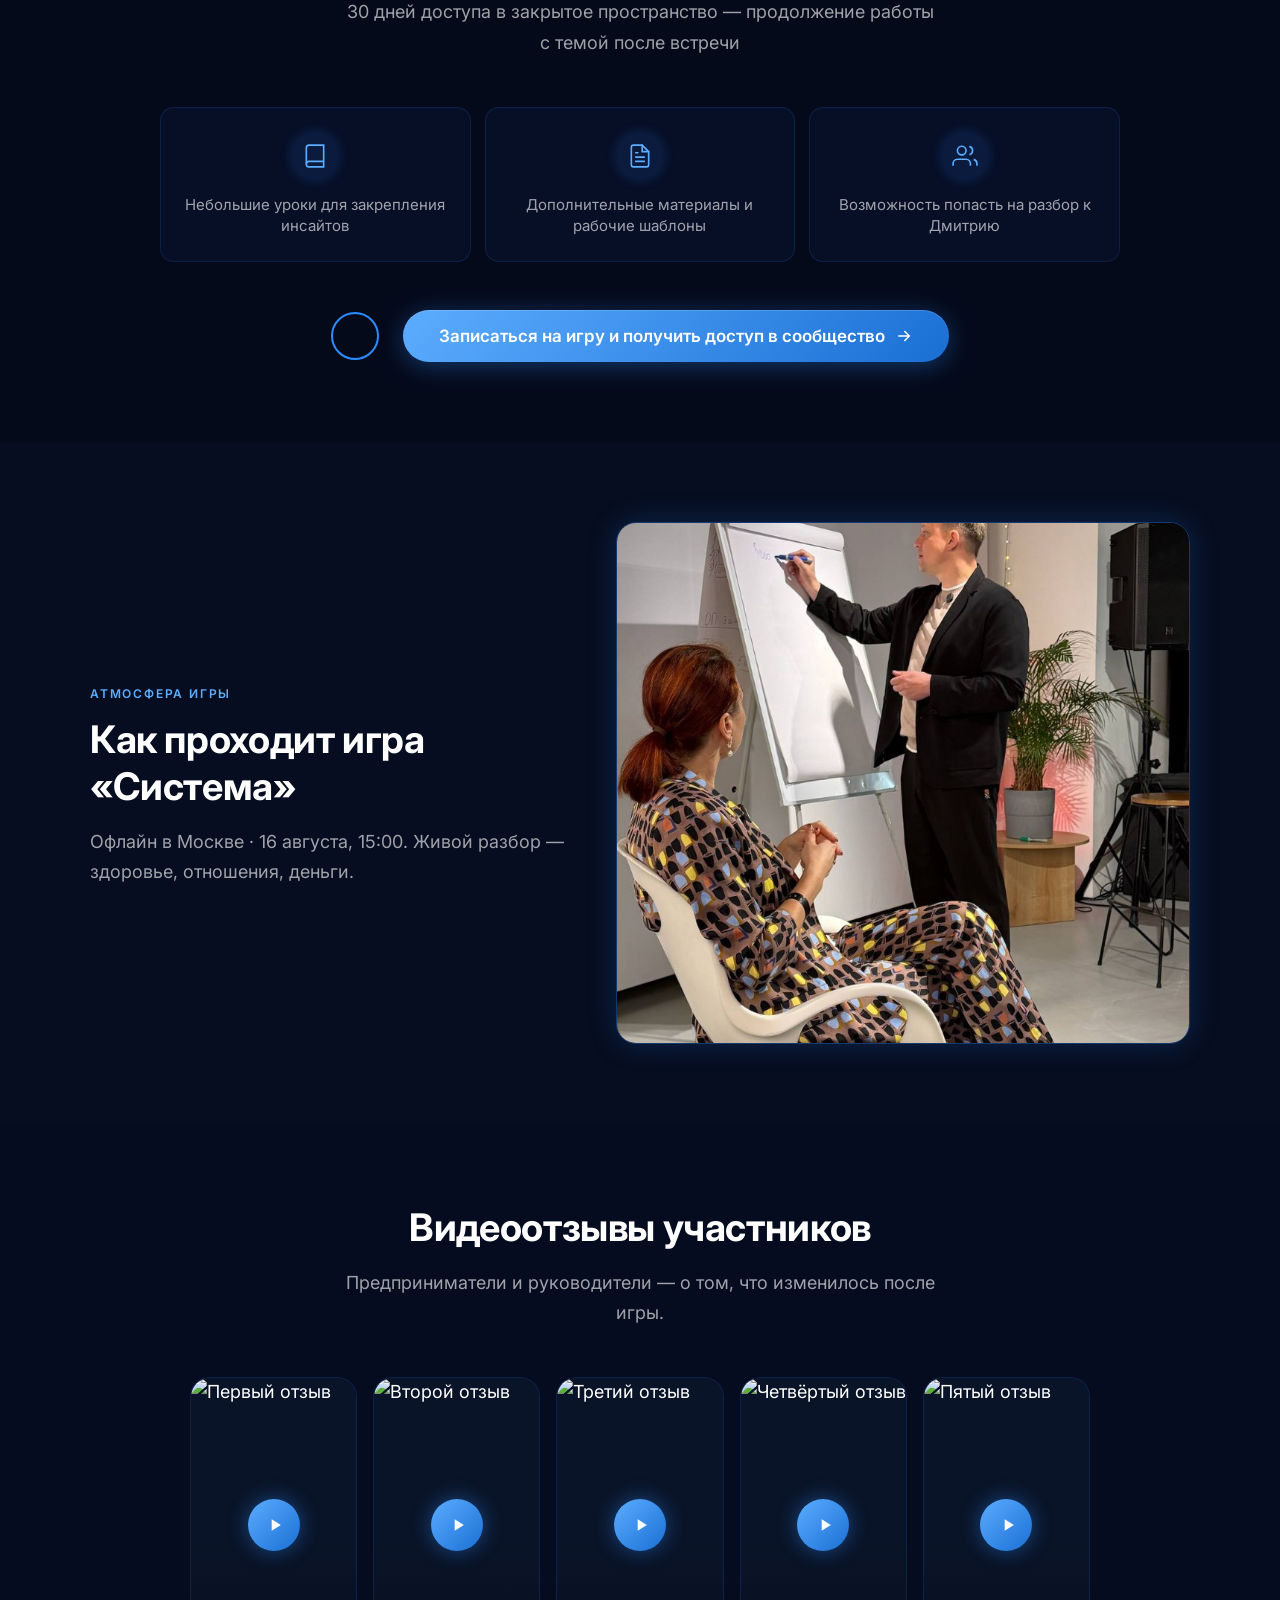
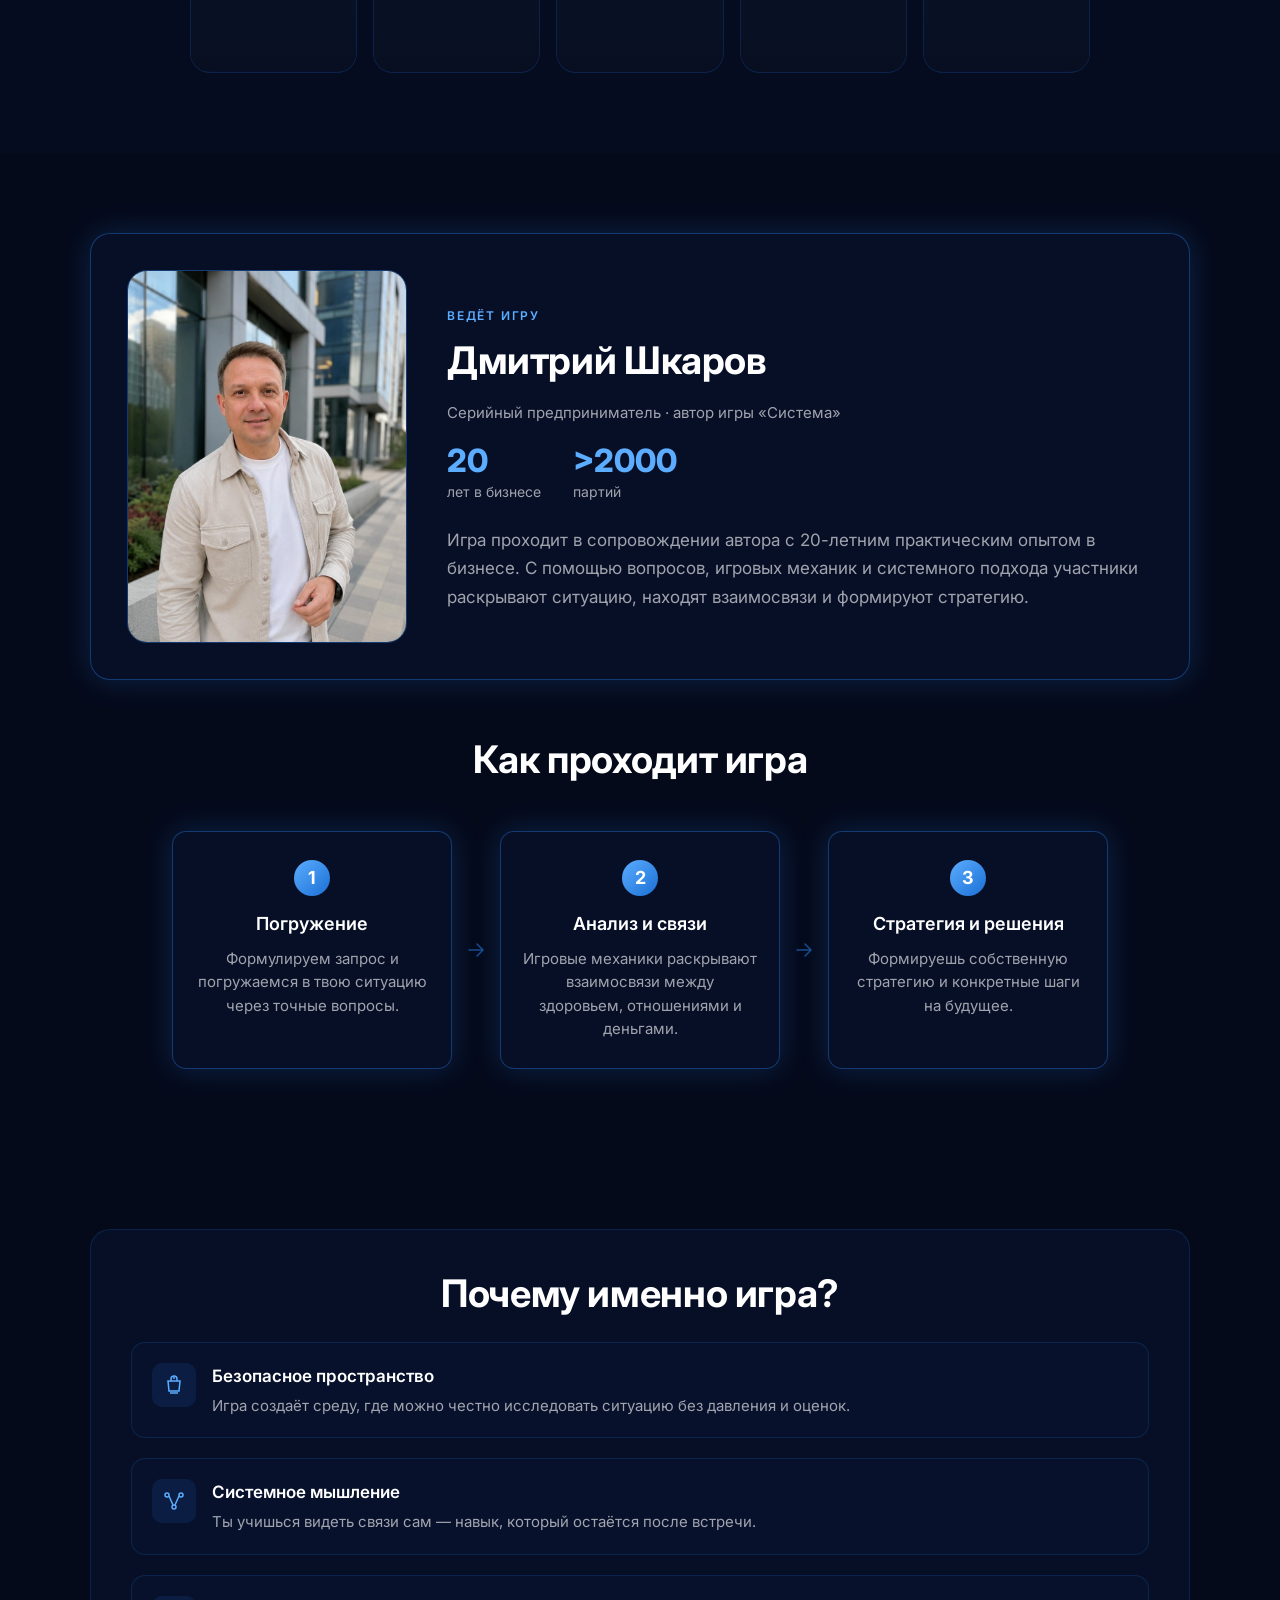
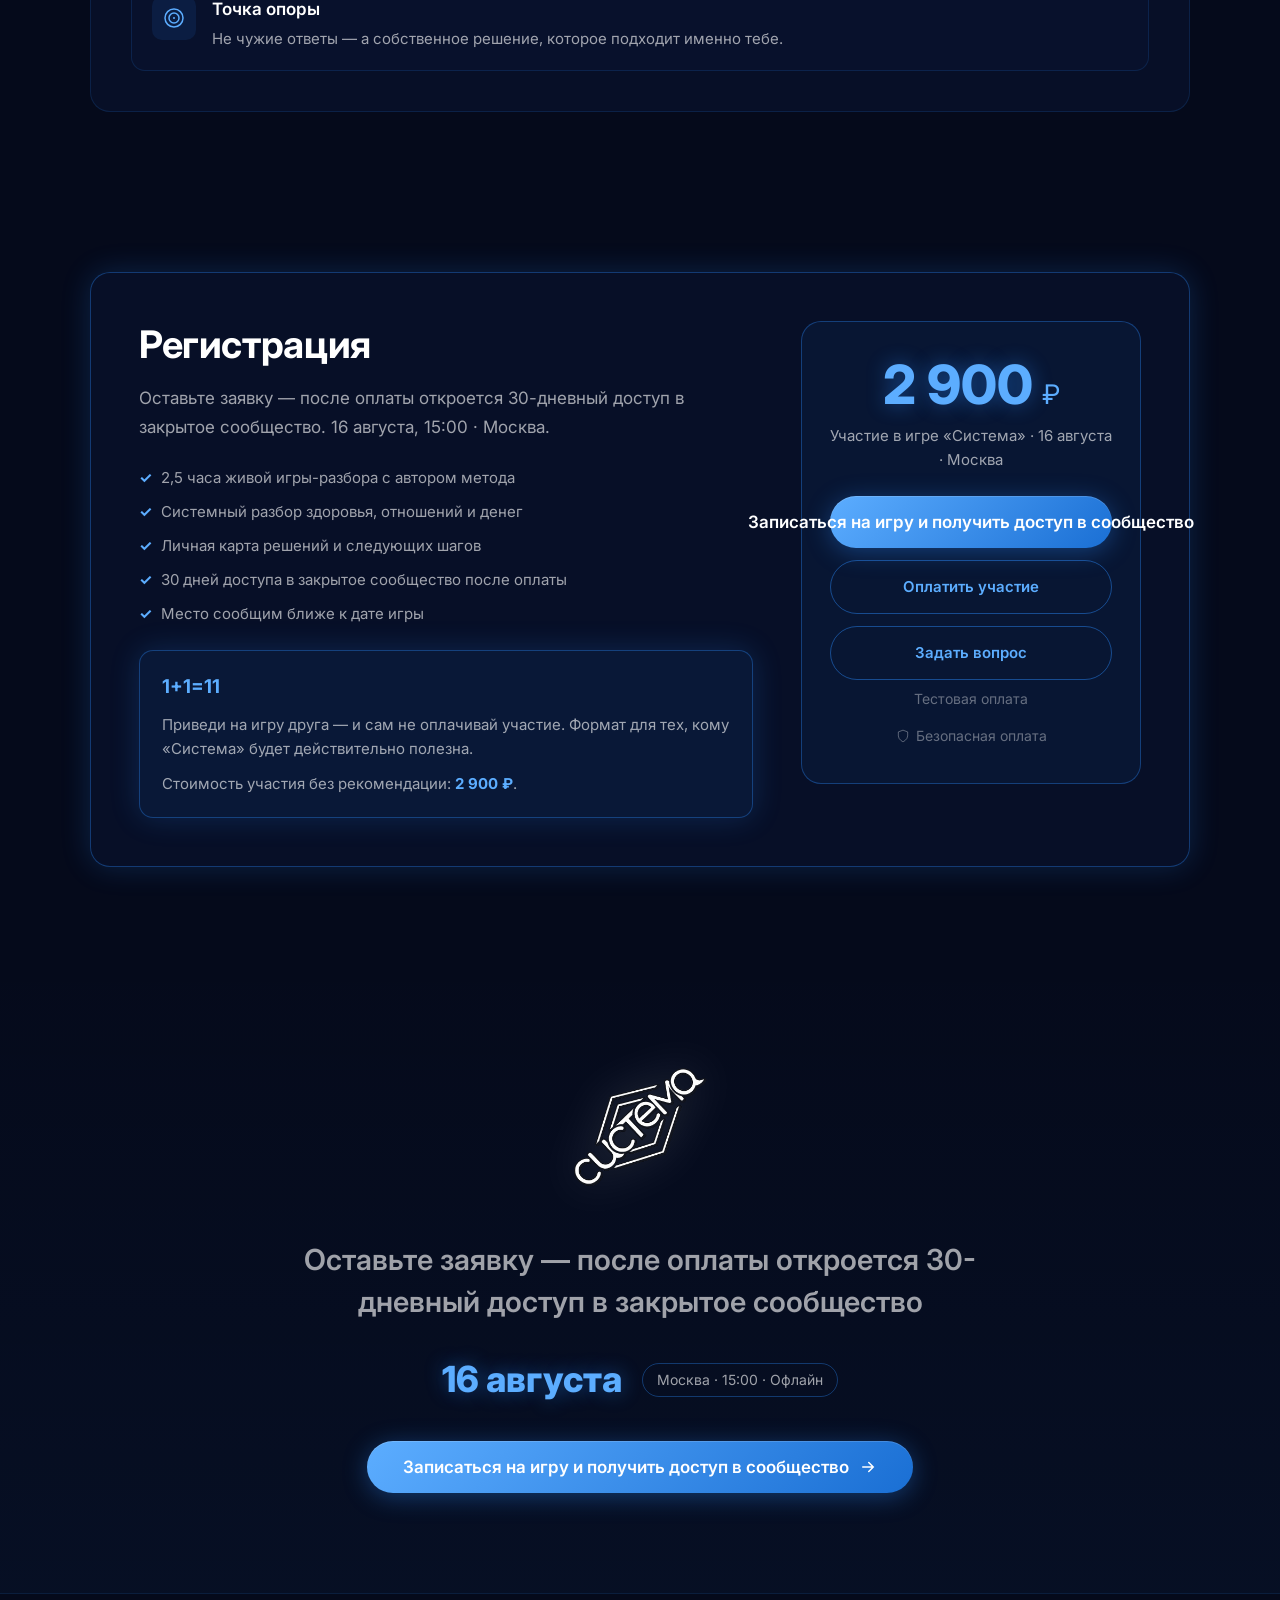
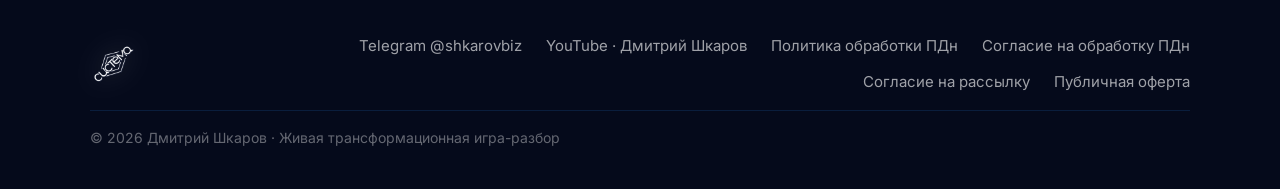
==== commit d3179491: "Fix layout: grids, section order, header and pricing alignment. Co-authored-by: Cursor <cursoragent@" ====
--- a/game.html
+++ b/game.html
@@ -65,13 +65,56 @@
           <div class="hero__meta reveal" id="heroMeta">
             <span class="hero__meta-item">16 августа</span>
             <span class="hero__meta-item">15:00</span>
-            <span class="hero__meta-item" id="heroLocation">Место сообщим ближе к дате игры</span>
-            <span class="hero__meta-item">Москва · Офлайн</span>
+            <span class="hero__meta-item">Место сообщим ближе к дате игры</span>
+            <span class="hero__meta-item">Офлайн</span>
           </div>
           <button class="btn btn--primary btn--lg" data-modal-open id="heroCtaBtn">
             Записаться на игру и получить доступ в сообщество
             <svg width="18" height="18" viewBox="0 0 24 24" fill="none"><path d="M5 12h14M13 6l6 6-6 6" stroke="currentColor" stroke-width="2" stroke-linecap="round" stroke-linejoin="round"/></svg>
           </button>
+        </div>
+      </div>
+    </section>
+
+    <!-- TILDA BLOCK: STATS -->
+    <section class="stats-bar">
+      <div class="container">
+        <div class="stats-bar__grid reveal">
+          <div class="stats-bar__metrics">
+            <div class="stats-bar__item">
+              <div class="stats-bar__icon">
+                <svg width="22" height="22" viewBox="0 0 24 24" fill="none"><path d="M17 21v-2a4 4 0 00-4-4H5a4 4 0 00-4 4v2" stroke="currentColor" stroke-width="1.5"/><circle cx="9" cy="7" r="4" stroke="currentColor" stroke-width="1.5"/><path d="M23 21v-2a4 4 0 00-3-3.87M16 3.13a4 4 0 010 7.75" stroke="currentColor" stroke-width="1.5"/></svg>
+              </div>
+              <div class="stats-bar__content">
+                <span class="stats-bar__num">&gt;2000</span>
+                <span class="stats-bar__label">партий проведено</span>
+              </div>
+            </div>
+            <div class="stats-bar__item">
+              <div class="stats-bar__icon">
+                <svg width="22" height="22" viewBox="0 0 24 24" fill="none"><path d="M12 2L2 7l10 5 10-5-10-5zM2 17l10 5 10-5M2 12l10 5 10-5" stroke="currentColor" stroke-width="1.5"/></svg>
+              </div>
+              <div class="stats-bar__content">
+                <span class="stats-bar__num">&gt;300</span>
+                <span class="stats-bar__label">лидерских команд</span>
+              </div>
+            </div>
+            <div class="stats-bar__item">
+              <div class="stats-bar__icon">
+                <svg width="22" height="22" viewBox="0 0 24 24" fill="none"><path d="M16 21v-2a4 4 0 00-4-4H6a4 4 0 00-4 4v2" stroke="currentColor" stroke-width="1.5"/><circle cx="9" cy="7" r="4" stroke="currentColor" stroke-width="1.5"/><path d="M22 21v-2a4 4 0 00-3-3.87M16 3.13a4 4 0 010 7.75" stroke="currentColor" stroke-width="1.5"/></svg>
+              </div>
+              <div class="stats-bar__content">
+                <span class="stats-bar__num">&gt;500</span>
+                <span class="stats-bar__label">человек постоянных игроков</span>
+              </div>
+            </div>
+          </div>
+          <div class="stats-bar__highlight">
+            <div class="stats-bar__icon">
+              <svg width="22" height="22" viewBox="0 0 24 24" fill="none"><rect x="3" y="4" width="18" height="18" rx="2" stroke="currentColor" stroke-width="1.5"/><path d="M16 2v4M8 2v4M3 10h18" stroke="currentColor" stroke-width="1.5"/></svg>
+            </div>
+            <p class="stats-bar__highlight-text">С 2001 года метод «Системы» помогает людям решать свои запросы</p>
+          </div>
         </div>
       </div>
     </section>
@@ -94,49 +137,6 @@
     <section class="game-schedule">
       <div class="container">
         <p class="game-schedule__text reveal" id="scheduleNote">Игра проводится в Москве стабильно раз в месяц</p>
-      </div>
-    </section>
-
-    <!-- TILDA BLOCK: STATS -->
-    <section class="stats-bar">
-      <div class="container">
-        <div class="stats-bar__grid reveal">
-          <div class="stats-bar__metrics">
-            <div class="stats-bar__item">
-              <div class="stats-bar__icon">
-                <svg width="22" height="22" viewBox="0 0 24 24" fill="none"><path d="M17 21v-2a4 4 0 00-4-4H5a4 4 0 00-4 4v2" stroke="currentColor" stroke-width="1.5"/><circle cx="9" cy="7" r="4" stroke="currentColor" stroke-width="1.5"/><path d="M23 21v-2a4 4 0 00-3-3.87M16 3.13a4 4 0 010 7.75" stroke="currentColor" stroke-width="1.5"/></svg>
-              </div>
-              <div class="stats-bar__content">
-                <span class="stats-bar__num">&gt;2000</span>
-                <span class="stats-bar__label">партий проведено</span>
-              </div>
-            </div>
-            <div class="stats-bar__item">
-              <div class="stats-bar__icon">
-                <svg width="22" height="22" viewBox="0 0 24 24" fill="none"><path d="M12 2L2 7l10 5 10-5-10-5zM2 17l10 5 10-5M2 12l10 5 10-5" stroke="currentColor" stroke-width="1.5"/></svg>
-              </div>
-              <div class="stats-bar__content">
-                <span class="stats-bar__num">&gt;300</span>
-                <span class="stats-bar__label">лидерских команд</span>
-              </div>
-            </div>
-            <div class="stats-bar__item">
-              <div class="stats-bar__icon">
-                <svg width="22" height="22" viewBox="0 0 24 24" fill="none"><path d="M16 21v-2a4 4 0 00-4-4H6a4 4 0 00-4 4v2" stroke="currentColor" stroke-width="1.5"/><circle cx="9" cy="7" r="4" stroke="currentColor" stroke-width="1.5"/><path d="M22 21v-2a4 4 0 00-3-3.87M16 3.13a4 4 0 010 7.75" stroke="currentColor" stroke-width="1.5"/></svg>
-              </div>
-              <div class="stats-bar__content">
-                <span class="stats-bar__num">&gt;500</span>
-                <span class="stats-bar__label">человек постоянных игроков</span>
-              </div>
-            </div>
-          </div>
-          <div class="stats-bar__highlight">
-            <div class="stats-bar__icon">
-              <svg width="22" height="22" viewBox="0 0 24 24" fill="none"><rect x="3" y="4" width="18" height="18" rx="2" stroke="currentColor" stroke-width="1.5"/><path d="M16 2v4M8 2v4M3 10h18" stroke="currentColor" stroke-width="1.5"/></svg>
-            </div>
-            <p class="stats-bar__highlight-text">С 2001 года метод «Системы» помогает людям решать свои запросы</p>
-          </div>
-        </div>
       </div>
     </section>
 
--- a/styles.css
+++ b/styles.css
@@ -191,6 +191,8 @@
   align-items: center;
   justify-content: space-between;
   height: 100%;
+  gap: 12px;
+  min-width: 0;
 }
 
 .header__date {
@@ -204,6 +206,8 @@
   font-weight: 500;
   color: var(--text-muted);
   box-shadow: var(--shadow-glow);
+  flex-shrink: 0;
+  white-space: nowrap;
 }
 
 .burger {
@@ -517,8 +521,12 @@
 
 .levels__grid {
   display: grid;
-  grid-template-columns: repeat(4, 1fr);
+  grid-template-columns: repeat(2, minmax(0, 1fr));
   gap: 16px;
+}
+
+@media (min-width: 1100px) {
+  .levels__grid { grid-template-columns: repeat(4, minmax(0, 1fr)); }
 }
 
 .level-card {
@@ -574,7 +582,7 @@
 /* ---- Audience ---- */
 .audience__grid {
   display: grid;
-  grid-template-columns: repeat(3, 1fr);
+  grid-template-columns: repeat(3, minmax(0, 1fr));
   gap: 16px;
 }
 
@@ -610,7 +618,7 @@
 /* ---- Benefits ---- */
 .benefits__grid {
   display: grid;
-  grid-template-columns: repeat(5, 1fr);
+  grid-template-columns: repeat(auto-fit, minmax(180px, 1fr));
   gap: 14px;
   margin-bottom: 48px;
 }
@@ -691,6 +699,9 @@
 .event-video__poster img {
   width: 100%;
   height: auto;
+  max-height: 520px;
+  object-fit: cover;
+  object-position: center;
   display: block;
 }
 
@@ -772,9 +783,10 @@
 
 .reviews__grid {
   display: grid;
-  grid-template-columns: repeat(5, minmax(150px, 200px));
-  justify-content: center;
+  grid-template-columns: repeat(5, minmax(0, 1fr));
   gap: 16px;
+  max-width: 900px;
+  margin: 0 auto;
 }
 
 .review-card--shorts {
@@ -783,6 +795,7 @@
 }
 
 .review-card {
+  min-width: 0;
   background: var(--bg-card);
   border: 1px solid var(--border-light);
   border-radius: var(--radius-lg);
@@ -990,14 +1003,18 @@
 /* ---- Pricing ---- */
 .pricing__card {
   display: grid;
-  grid-template-columns: 1fr 340px;
+  grid-template-columns: minmax(0, 1fr) minmax(280px, 340px);
   gap: 48px;
-  align-items: center;
+  align-items: start;
   padding: 48px;
   background: var(--bg-card);
   border: 1px solid var(--border);
   border-radius: var(--radius-lg);
   box-shadow: var(--shadow-glow);
+}
+
+.pricing__info {
+  min-width: 0;
 }
 
 .pricing__desc {
@@ -1582,8 +1599,8 @@
 
 /* ---- Responsive ---- */
 @media (max-width: 1024px) {
-  .levels__grid { grid-template-columns: repeat(2, 1fr); }
-  .benefits__grid { grid-template-columns: repeat(3, 1fr); }
+  .levels__grid { grid-template-columns: repeat(2, minmax(0, 1fr)); }
+  .benefits__grid:not(.benefits__grid--community) { grid-template-columns: repeat(3, minmax(0, 1fr)); }
   .about__grid, .why__grid { grid-template-columns: 1fr; }
   .event-video__grid { grid-template-columns: 1fr; }
   .author-block { grid-template-columns: 1fr; }
@@ -1594,8 +1611,8 @@
   .process-step__arrow { display: none; }
   .process-step { max-width: 100%; flex: 1 1 100%; }
   .reviews__grid {
-    grid-template-columns: repeat(auto-fit, minmax(150px, 1fr));
-    justify-content: stretch;
+    grid-template-columns: repeat(3, minmax(0, 1fr));
+    max-width: 540px;
   }
 }
 
@@ -1724,7 +1741,10 @@
 
   .hero__meta-item { flex: 1 1 100%; }
 
-  .reviews__grid { grid-template-columns: repeat(2, minmax(0, 1fr)); }
+  .reviews__grid {
+    grid-template-columns: repeat(2, minmax(0, 1fr));
+    max-width: 100%;
+  }
 
   .cta__meta { flex-direction: column; gap: 12px; align-items: stretch; }
 
@@ -1763,9 +1783,11 @@
 .header__nav {
   display: none;
   align-items: center;
-  gap: 28px;
+  gap: 20px;
   margin-left: auto;
-  margin-right: 16px;
+  margin-right: 8px;
+  flex-shrink: 1;
+  min-width: 0;
 }
 
 .header__nav a {
@@ -1786,6 +1808,11 @@
 
 @media (min-width: 900px) {
   .header__nav { display: flex; }
+}
+
+@media (min-width: 900px) and (max-width: 1080px) {
+  .header__nav a { font-size: 13px; }
+  .header__date { display: none; }
 }
 
 .section__title--center { text-align: center; }
@@ -2369,6 +2396,11 @@
   color: var(--blue-light);
 }
 
+.game-format.section {
+  padding-top: 48px;
+  padding-bottom: 24px;
+}
+
 .game-format__card {
   display: flex;
   gap: 28px;
@@ -2435,9 +2467,10 @@
 }
 
 .benefits__grid--community {
-  grid-template-columns: repeat(3, 1fr);
+  grid-template-columns: repeat(3, minmax(0, 1fr));
   max-width: 960px;
-  margin: 0 auto;
+  margin-left: auto;
+  margin-right: auto;
 }
 
 @media (max-width: 768px) {
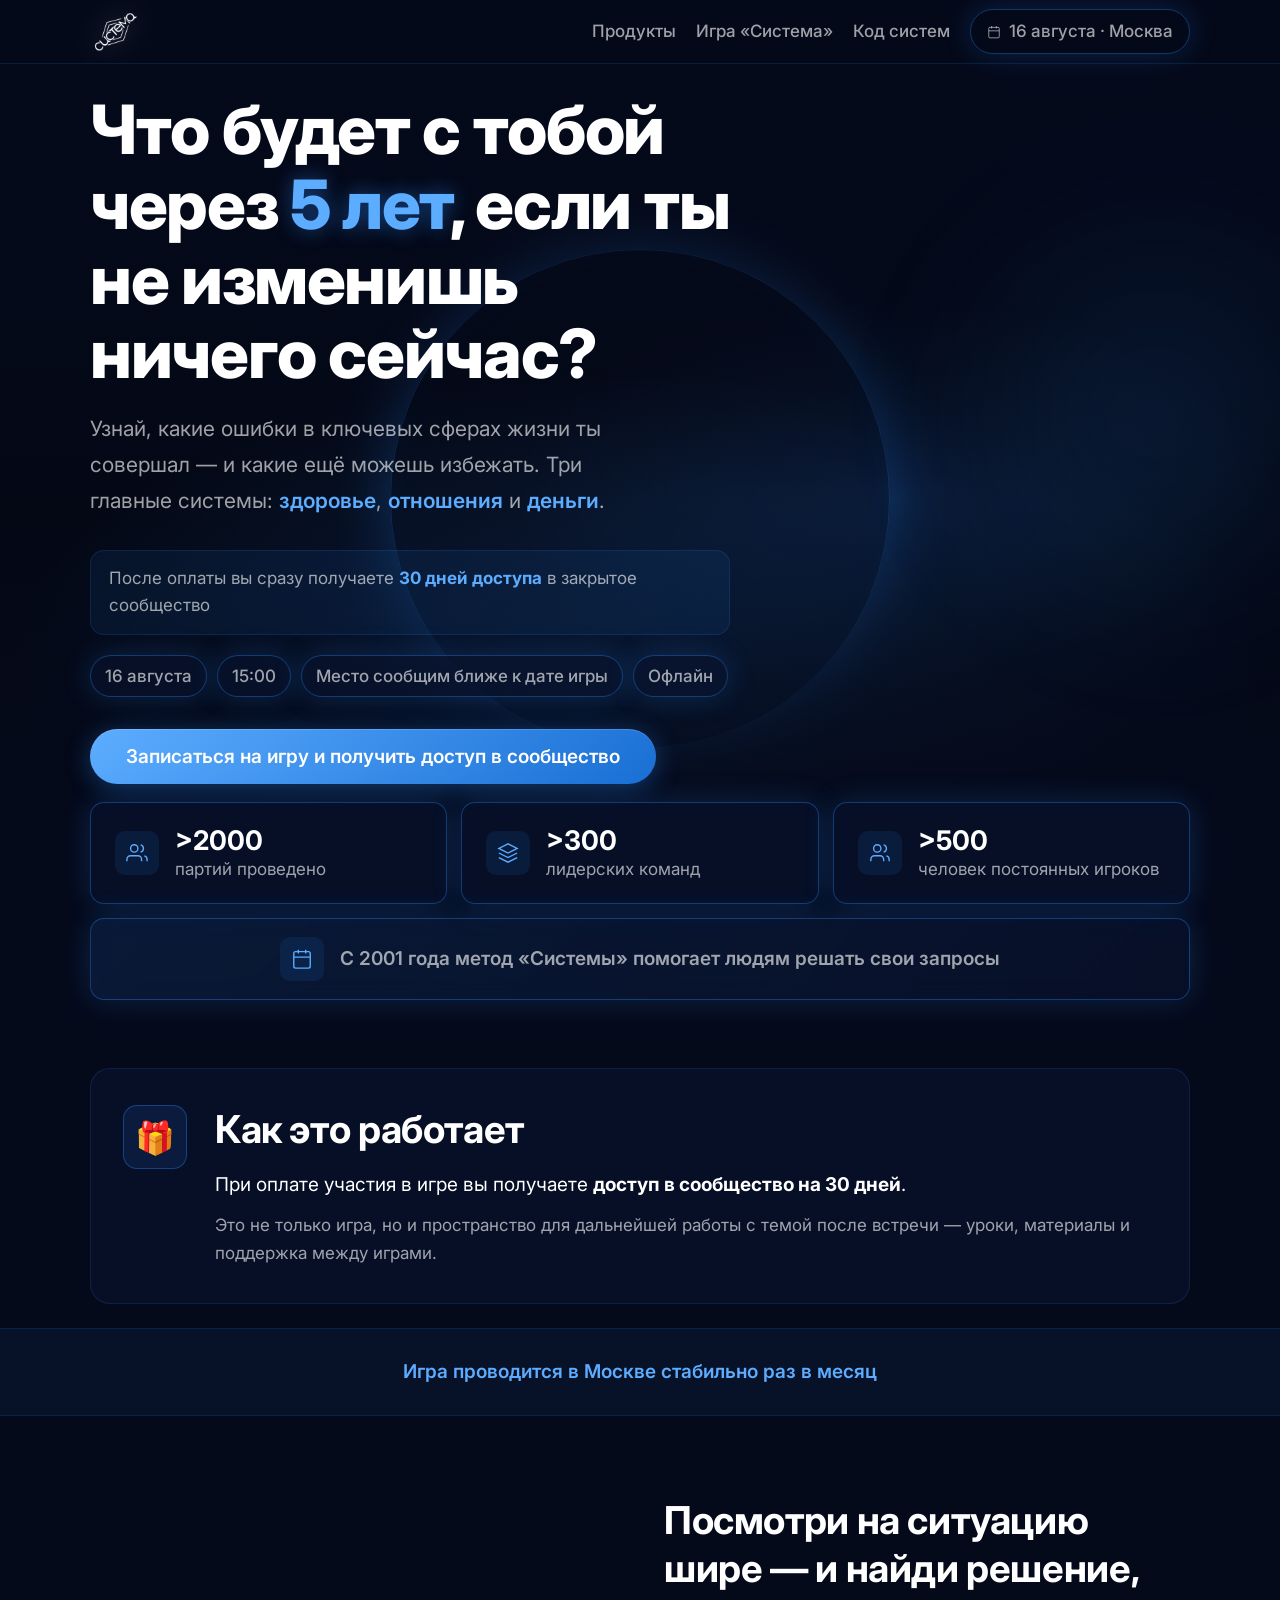
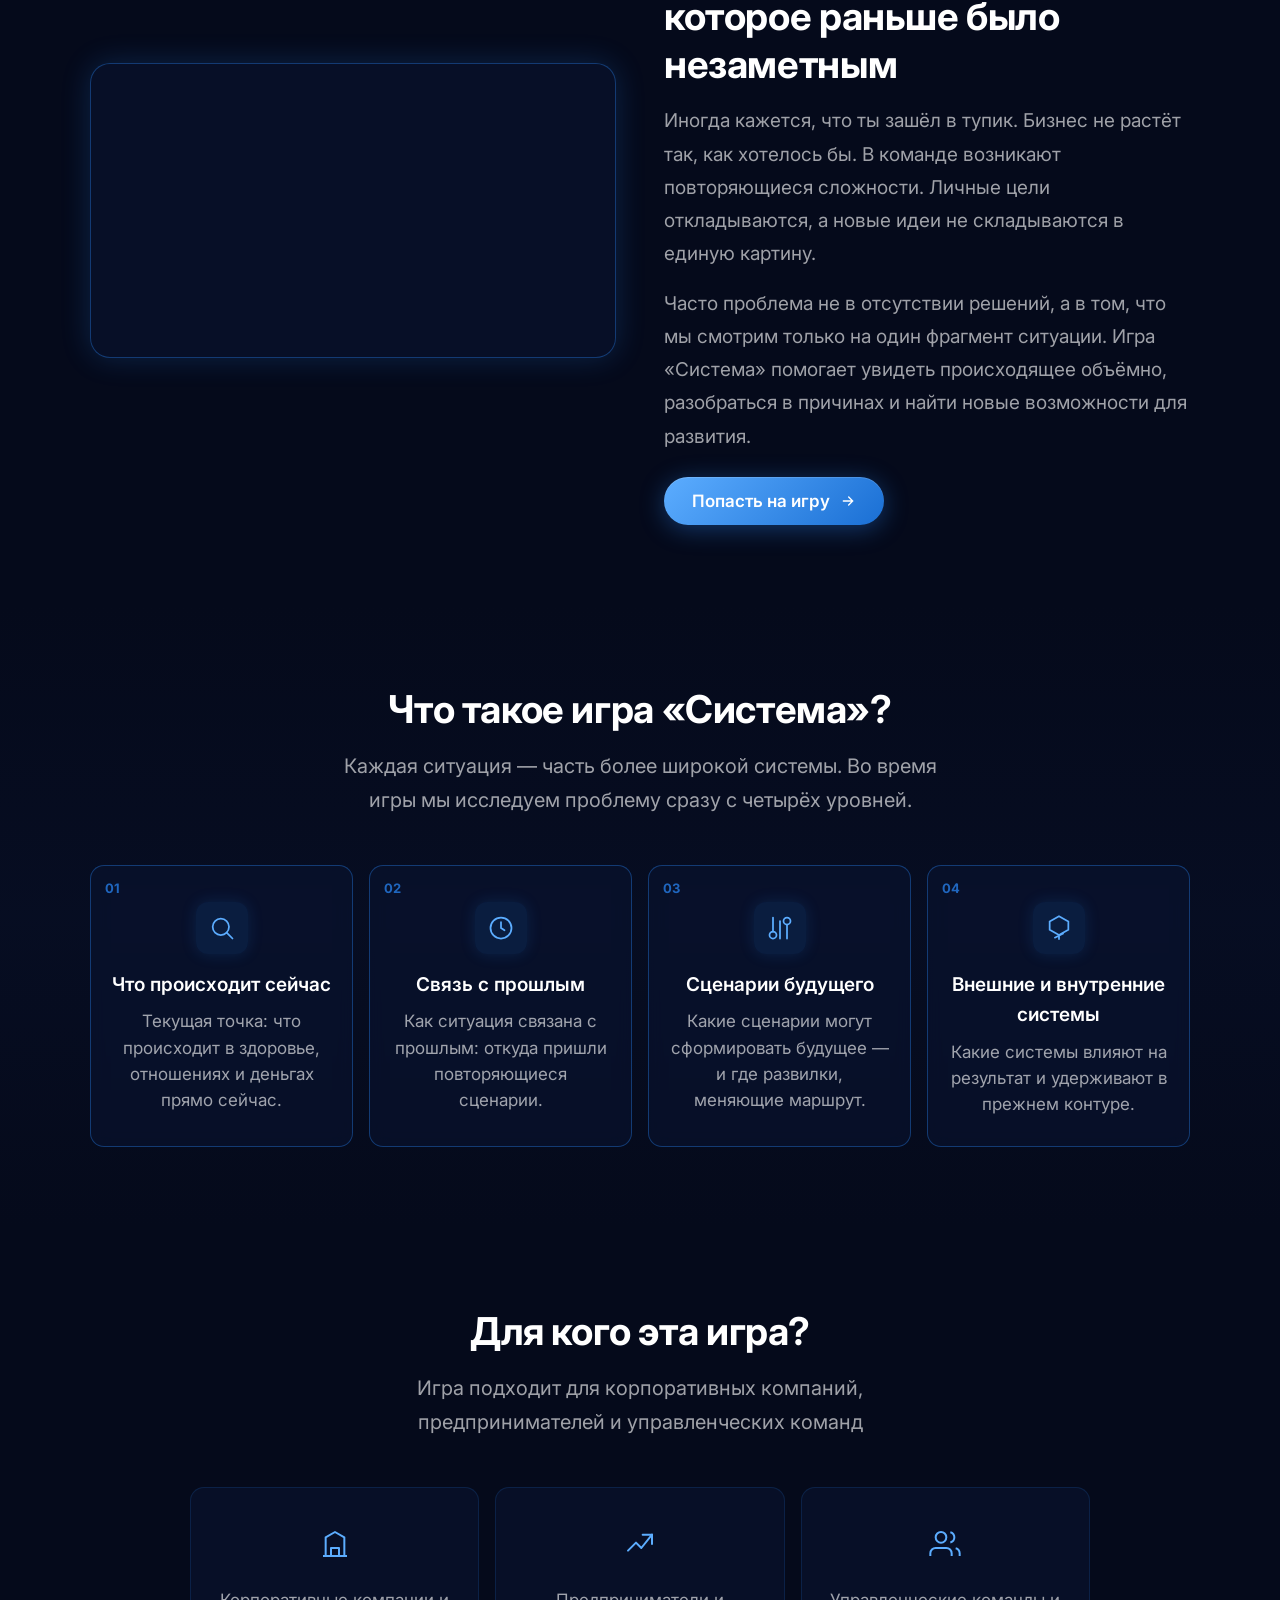
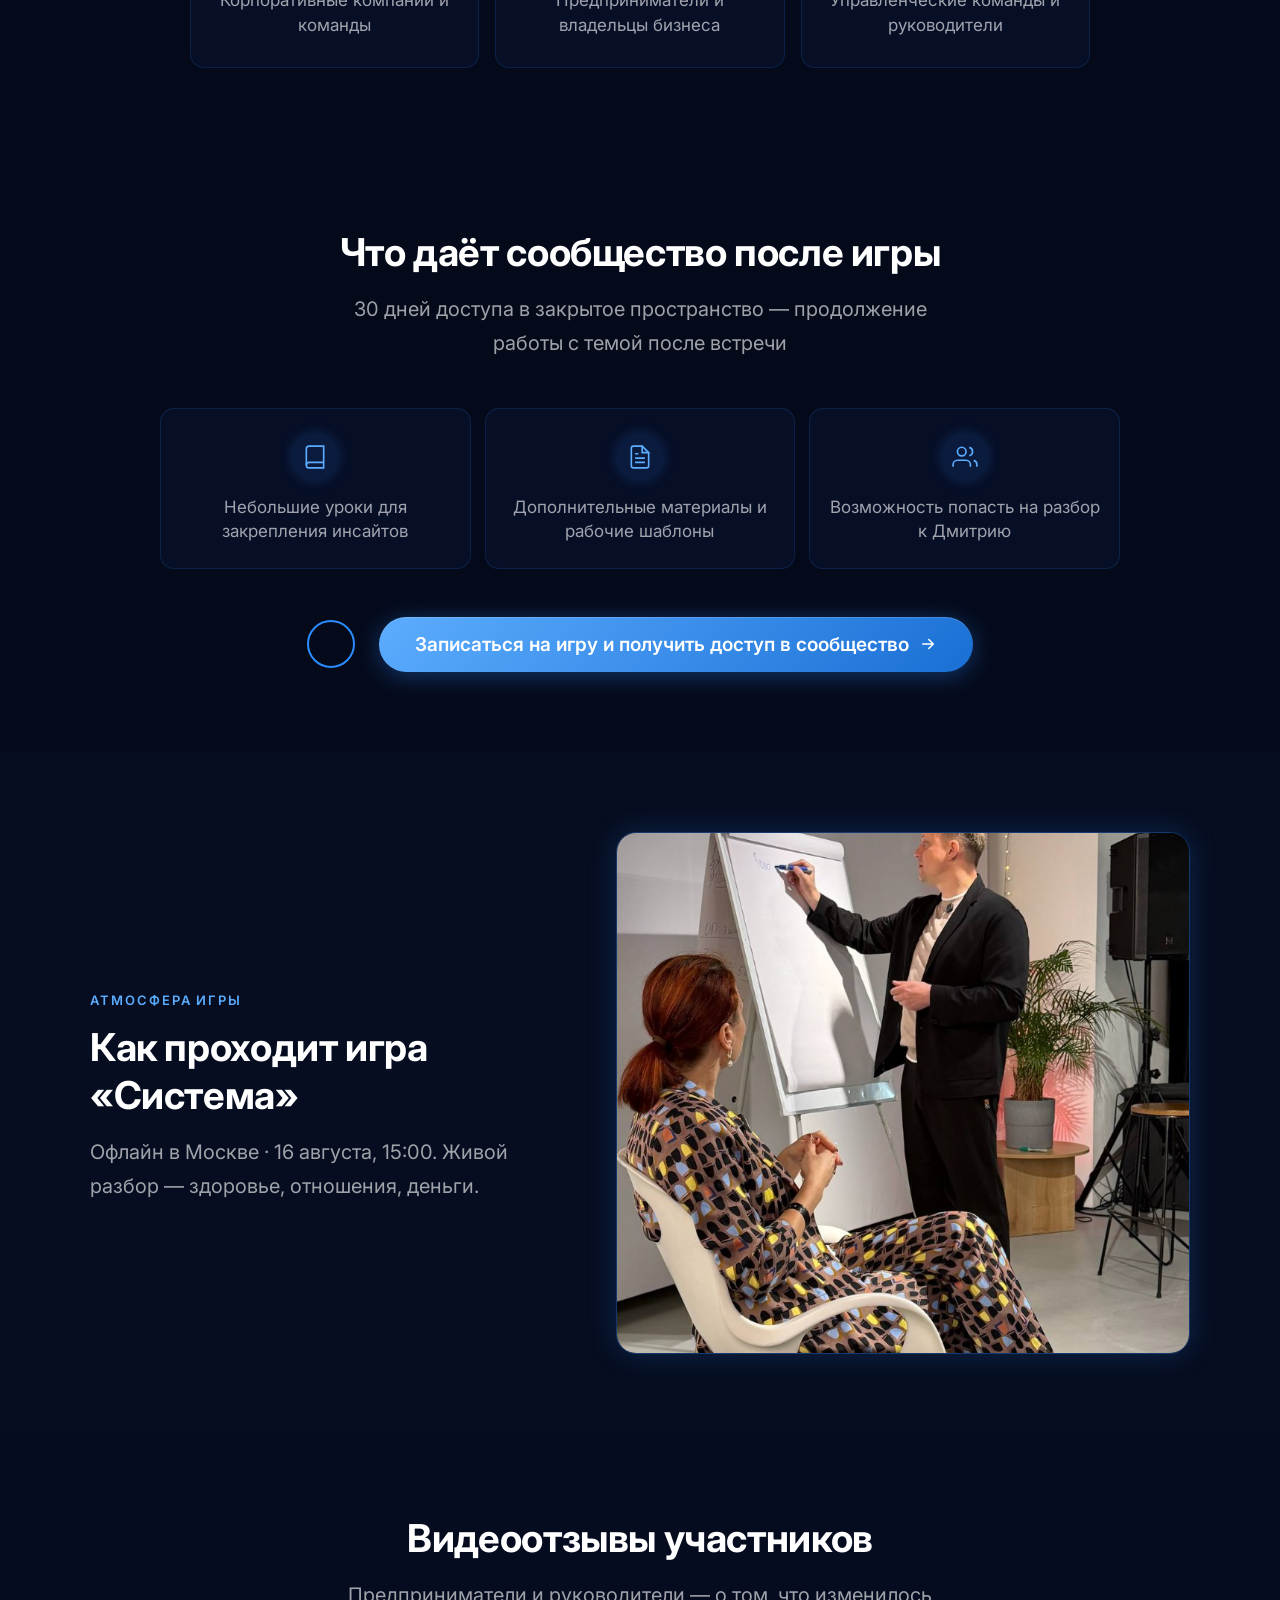
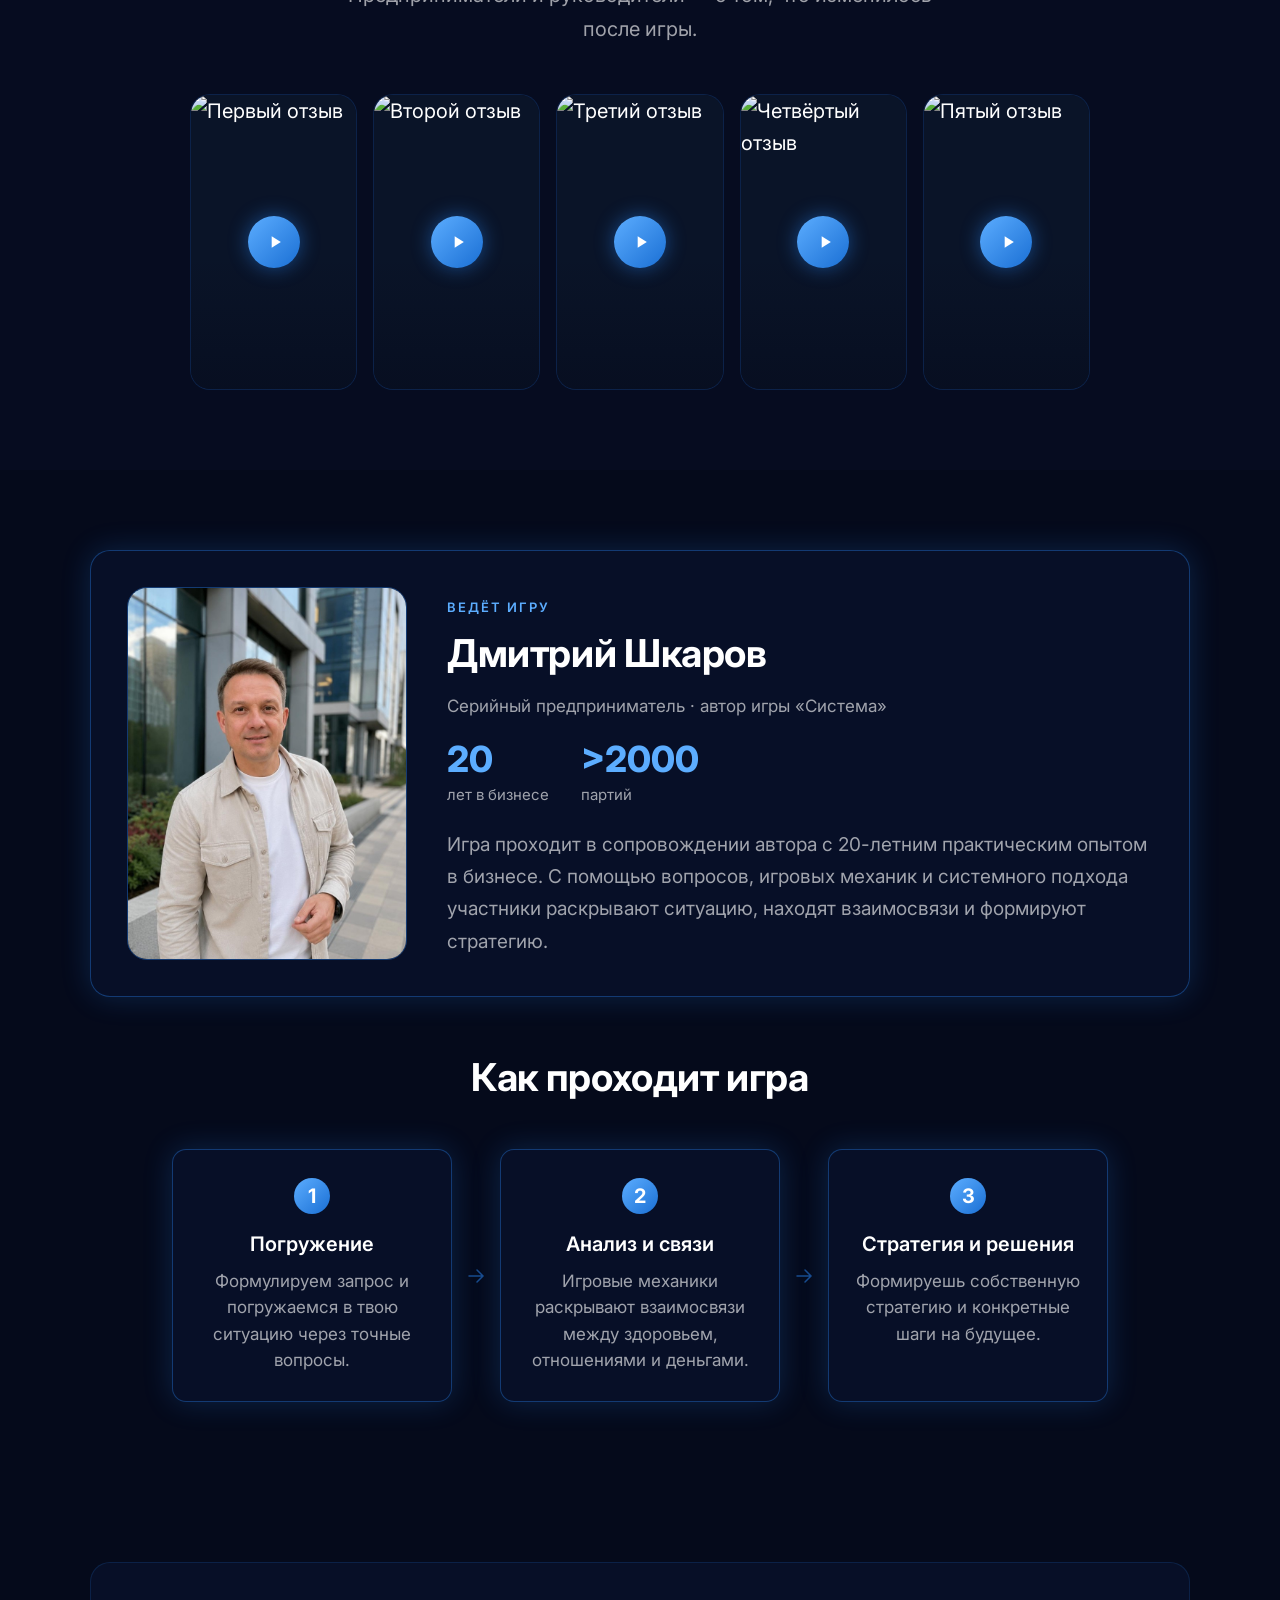
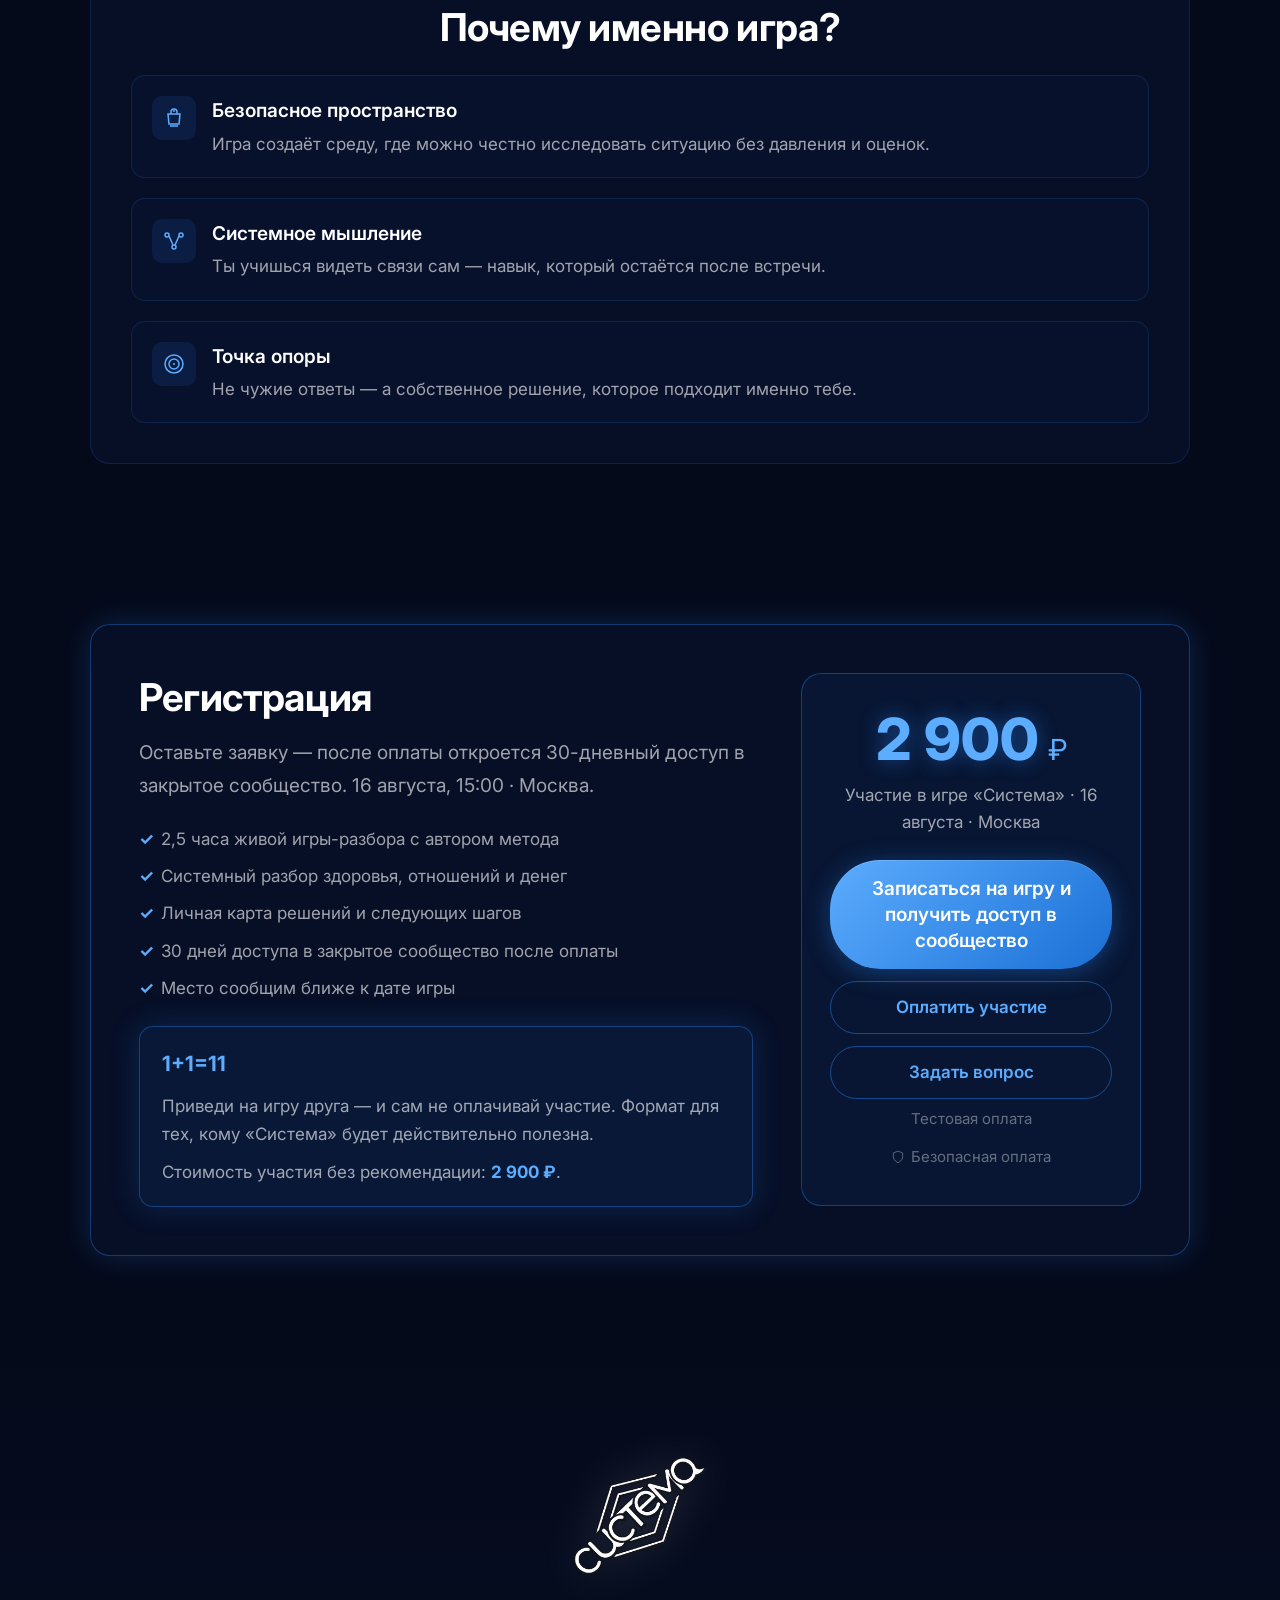
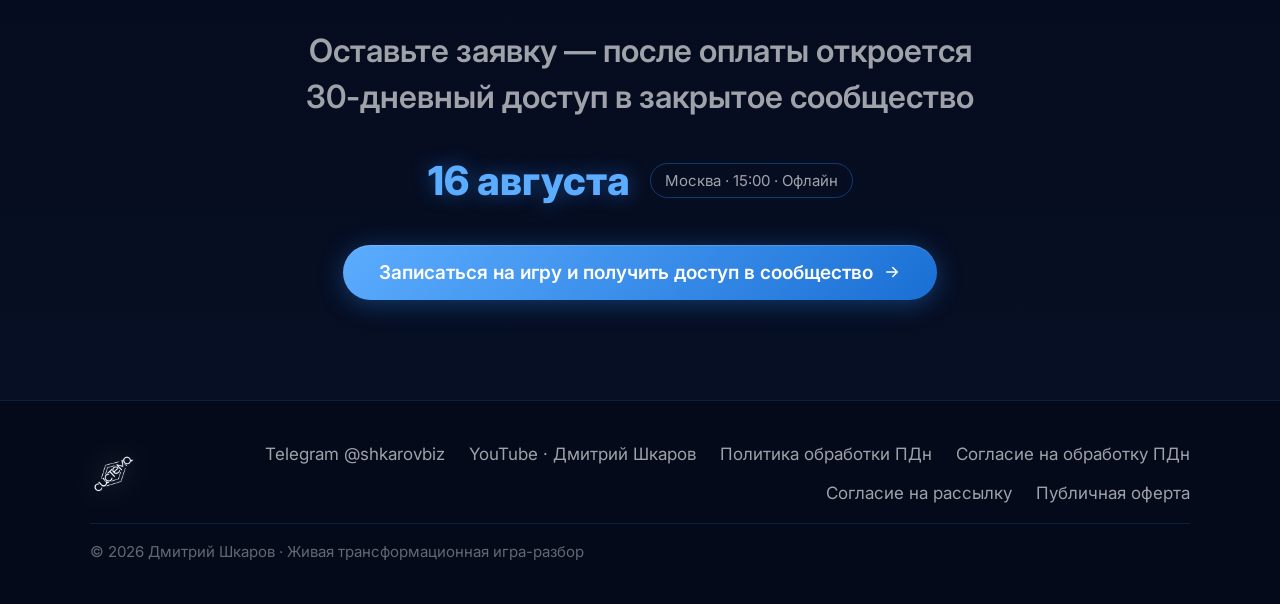
==== commit a802e27e: "Replace 30-year game hook with 5-year future question copy. Co-authored-by: Cursor <cursoragent@curs" ====
--- a/game.html
+++ b/game.html
@@ -4,7 +4,7 @@
   <meta charset="UTF-8">
   <meta name="viewport" content="width=device-width, initial-scale=1.0, viewport-fit=cover">
   <title>Игра «Система» — Дмитрий Шкаров · 16 августа · Москва</title>
-  <meta name="description" content="Проживи 30 лет своей жизни за 2,5 часа. Офлайн в Москве, 16 августа, 15:00. После оплаты — 30 дней доступа в закрытое сообщество.">
+  <meta name="description" content="Что будет с тобой через 5 лет, если ты не изменишь ничего сейчас? Офлайн в Москве, 16 августа, 15:00. После оплаты — 30 дней доступа в закрытое сообщество.">
   <link rel="preconnect" href="https://fonts.googleapis.com">
   <link rel="preconnect" href="https://fonts.gstatic.com" crossorigin>
   <link href="https://fonts.googleapis.com/css2?family=Inter:wght@400;500;600;700;800&display=swap" rel="stylesheet">
@@ -55,7 +55,7 @@
       <div class="container hero__inner">
         <div class="hero__content reveal">
           <h1 class="hero__title">
-            Проживи <span class="text-glow">30 лет</span> своей жизни за <span class="text-glow">2,5 часа</span>
+            Что будет с тобой через <span class="text-glow">5 лет</span>, если ты не изменишь ничего сейчас?
           </h1>
           <p class="hero__subtitle">
             Узнай, какие ошибки в ключевых сферах жизни ты совершал — и какие ещё можешь избежать.
--- a/styles.css
+++ b/styles.css
@@ -28,22 +28,22 @@
   --shadow-glow: 0 0 30px rgba(43, 140, 255, 0.2);
   --transition: 0.3s cubic-bezier(0.4, 0, 0.2, 1);
   --header-h: 64px;
-  --fs-body: 18px;
-  --fs-label: 12px;
-  --fs-xs: 14px;
-  --fs-sm: 15px;
-  --fs-md: 17px;
-  --fs-lg: 19px;
-  --fs-xl: 25px;
-  --fs-2xl: 32px;
-  --fs-3xl: 36px;
-  --fs-hero: clamp(40px, 5.5vw, 62px);
-  --fs-section: clamp(27px, 3vw, 38px);
-  --fs-cta: clamp(22px, 2.5vw, 29px);
-  --fs-price: 54px;
-  --fs-price-currency: 27px;
-  --fs-modal-price: 29px;
-  --fs-legal: clamp(30px, 4vw, 42px);
+  --fs-body: 20px;
+  --fs-label: 13px;
+  --fs-xs: 15px;
+  --fs-sm: 17px;
+  --fs-md: 19px;
+  --fs-lg: 21px;
+  --fs-xl: 27px;
+  --fs-2xl: 36px;
+  --fs-3xl: 40px;
+  --fs-hero: clamp(44px, 5.5vw, 68px);
+  --fs-section: clamp(30px, 3vw, 42px);
+  --fs-cta: clamp(24px, 2.5vw, 32px);
+  --fs-price: 58px;
+  --fs-price-currency: 29px;
+  --fs-modal-price: 32px;
+  --fs-legal: clamp(32px, 4vw, 44px);
 }
 
 *, *::before, *::after { box-sizing: border-box; margin: 0; padding: 0; }
@@ -107,7 +107,18 @@
 }
 
 .btn--lg { padding: 16px 36px; font-size: var(--fs-md); }
-.btn--full { width: 100%; }
+.btn--full {
+  width: 100%;
+  white-space: normal;
+  text-align: center;
+  line-height: 1.35;
+  hyphens: auto;
+}
+
+.pricing__action .btn--full {
+  padding-left: 20px;
+  padding-right: 20px;
+}
 
 .btn--outline {
   background: transparent;
@@ -1618,9 +1629,9 @@
 
 @media (max-width: 768px) {
   :root {
-    --fs-body: 16px;
-    --fs-price: 42px;
-    --fs-price-currency: 22px;
+    --fs-body: 18px;
+    --fs-price: 46px;
+    --fs-price-currency: 24px;
     --header-h: 56px;
   }
 
@@ -1676,7 +1687,7 @@
   .section { padding: 56px 0; }
 
   .audience__grid { grid-template-columns: repeat(2, 1fr); }
-  .benefits__grid { grid-template-columns: repeat(2, 1fr); }
+  .benefits__grid:not(.benefits__grid--community) { grid-template-columns: repeat(2, minmax(0, 1fr)); }
   .levels__grid { grid-template-columns: 1fr; }
 
   .reviews__grid {
@@ -1861,7 +1872,7 @@
 }
 
 .hub-hero__title {
-  font-size: clamp(32px, 4.5vw, 52px);
+  font-size: clamp(36px, 4.5vw, 56px);
   font-weight: 800;
   line-height: 1.15;
   margin-bottom: 20px;
@@ -2067,8 +2078,13 @@
 }
 
 .course-hero__photo {
-  max-width: 400px;
+  max-width: 360px;
   margin-left: auto;
+  aspect-ratio: 4 / 5;
+  overflow: hidden;
+  border-radius: var(--radius-lg);
+  border: 1px solid rgba(212, 175, 106, 0.25);
+  box-shadow: 0 20px 60px rgba(0, 0, 0, 0.4);
 }
 
 @media (max-width: 900px) {
@@ -2077,7 +2093,7 @@
   }
   .course-hero__photo {
     order: -1;
-    max-width: 320px;
+    max-width: 280px;
     margin: 0 auto 8px;
   }
 }
@@ -2092,7 +2108,7 @@
 }
 
 .course-hero__title {
-  font-size: clamp(40px, 5vw, 58px);
+  font-size: var(--fs-hero);
   font-weight: 800;
   line-height: 1.1;
   margin-bottom: 20px;
@@ -2112,6 +2128,13 @@
   align-items: center;
   gap: 20px;
   margin-top: 28px;
+}
+
+.course-hero__actions .btn {
+  flex: 1 1 260px;
+  max-width: 100%;
+  white-space: normal;
+  text-align: center;
 }
 
 .course-hero__price {
@@ -2123,13 +2146,9 @@
 .course-hero__photo img {
   display: block;
   width: 100%;
-  height: auto;
-  aspect-ratio: 4 / 5;
+  height: 100%;
   object-fit: cover;
   object-position: center 15%;
-  border-radius: var(--radius-lg);
-  border: 1px solid rgba(212, 175, 106, 0.25);
-  box-shadow: 0 20px 60px rgba(0, 0, 0, 0.4);
 }
 
 /* Course sections */
@@ -2141,8 +2160,9 @@
 
 .course-cards {
   display: grid;
-  grid-template-columns: repeat(3, 1fr);
+  grid-template-columns: repeat(3, minmax(0, 1fr));
   gap: 20px;
+  align-items: stretch;
 }
 
 @media (max-width: 768px) {
@@ -2150,6 +2170,7 @@
 }
 
 .course-card {
+  height: 100%;
   padding: 24px;
   background: var(--bg-card);
   border: 1px solid var(--border-light);
@@ -2248,9 +2269,10 @@
 
 .modules-grid {
   display: grid;
-  grid-template-columns: repeat(3, 1fr);
+  grid-template-columns: repeat(3, minmax(0, 1fr));
   gap: 20px;
   margin-top: 40px;
+  align-items: stretch;
 }
 
 @media (max-width: 900px) {
@@ -2262,6 +2284,7 @@
 }
 
 .module-card {
+  height: 100%;
   padding: 24px;
   background: var(--bg-card);
   border: 1px solid var(--border-light);
@@ -2324,6 +2347,65 @@
   line-height: 1.7;
 }
 
+/* Course author block */
+.course-author .author-block__grid {
+  display: grid;
+  grid-template-columns: minmax(220px, 280px) minmax(0, 1fr);
+  gap: 40px;
+  align-items: start;
+  padding: 36px;
+  background: var(--bg-card);
+  border: 1px solid var(--border);
+  border-radius: var(--radius-lg);
+  box-shadow: var(--shadow-glow);
+}
+
+.course-author .author-block__photo {
+  aspect-ratio: 4 / 5;
+  max-width: 280px;
+  width: 100%;
+}
+
+.course-author .author-block__content {
+  min-width: 0;
+}
+
+.course-author .author-block__stat-num {
+  color: var(--gold-light);
+}
+
+@media (max-width: 768px) {
+  .course-author .author-block__grid {
+    grid-template-columns: 1fr;
+    padding: 24px 20px;
+  }
+
+  .course-author .author-block__photo {
+    max-width: 240px;
+    margin: 0 auto;
+  }
+}
+
+/* Course page buttons */
+[data-page="course"] main .btn {
+  white-space: normal;
+  text-align: center;
+}
+
+[data-page="course"] .section__cta .btn,
+[data-page="course"] .course-problem .btn,
+[data-page="course"] .course-why .btn,
+[data-page="course"] .course-cta .btn,
+[data-page="course"] .course-author .btn {
+  max-width: 520px;
+}
+
+[data-page="course"] .course-cta .cta__title {
+  max-width: 720px;
+  margin-left: auto;
+  margin-right: auto;
+}
+
 .faq-list {
   max-width: 760px;
   margin: 40px auto 0;
@@ -2340,7 +2422,7 @@
 .faq-item__q {
   padding: 18px 48px 18px 20px;
   font-weight: 600;
-  font-size: var(--fs-sm);
+  font-size: var(--fs-md);
   cursor: pointer;
   list-style: none;
   position: relative;
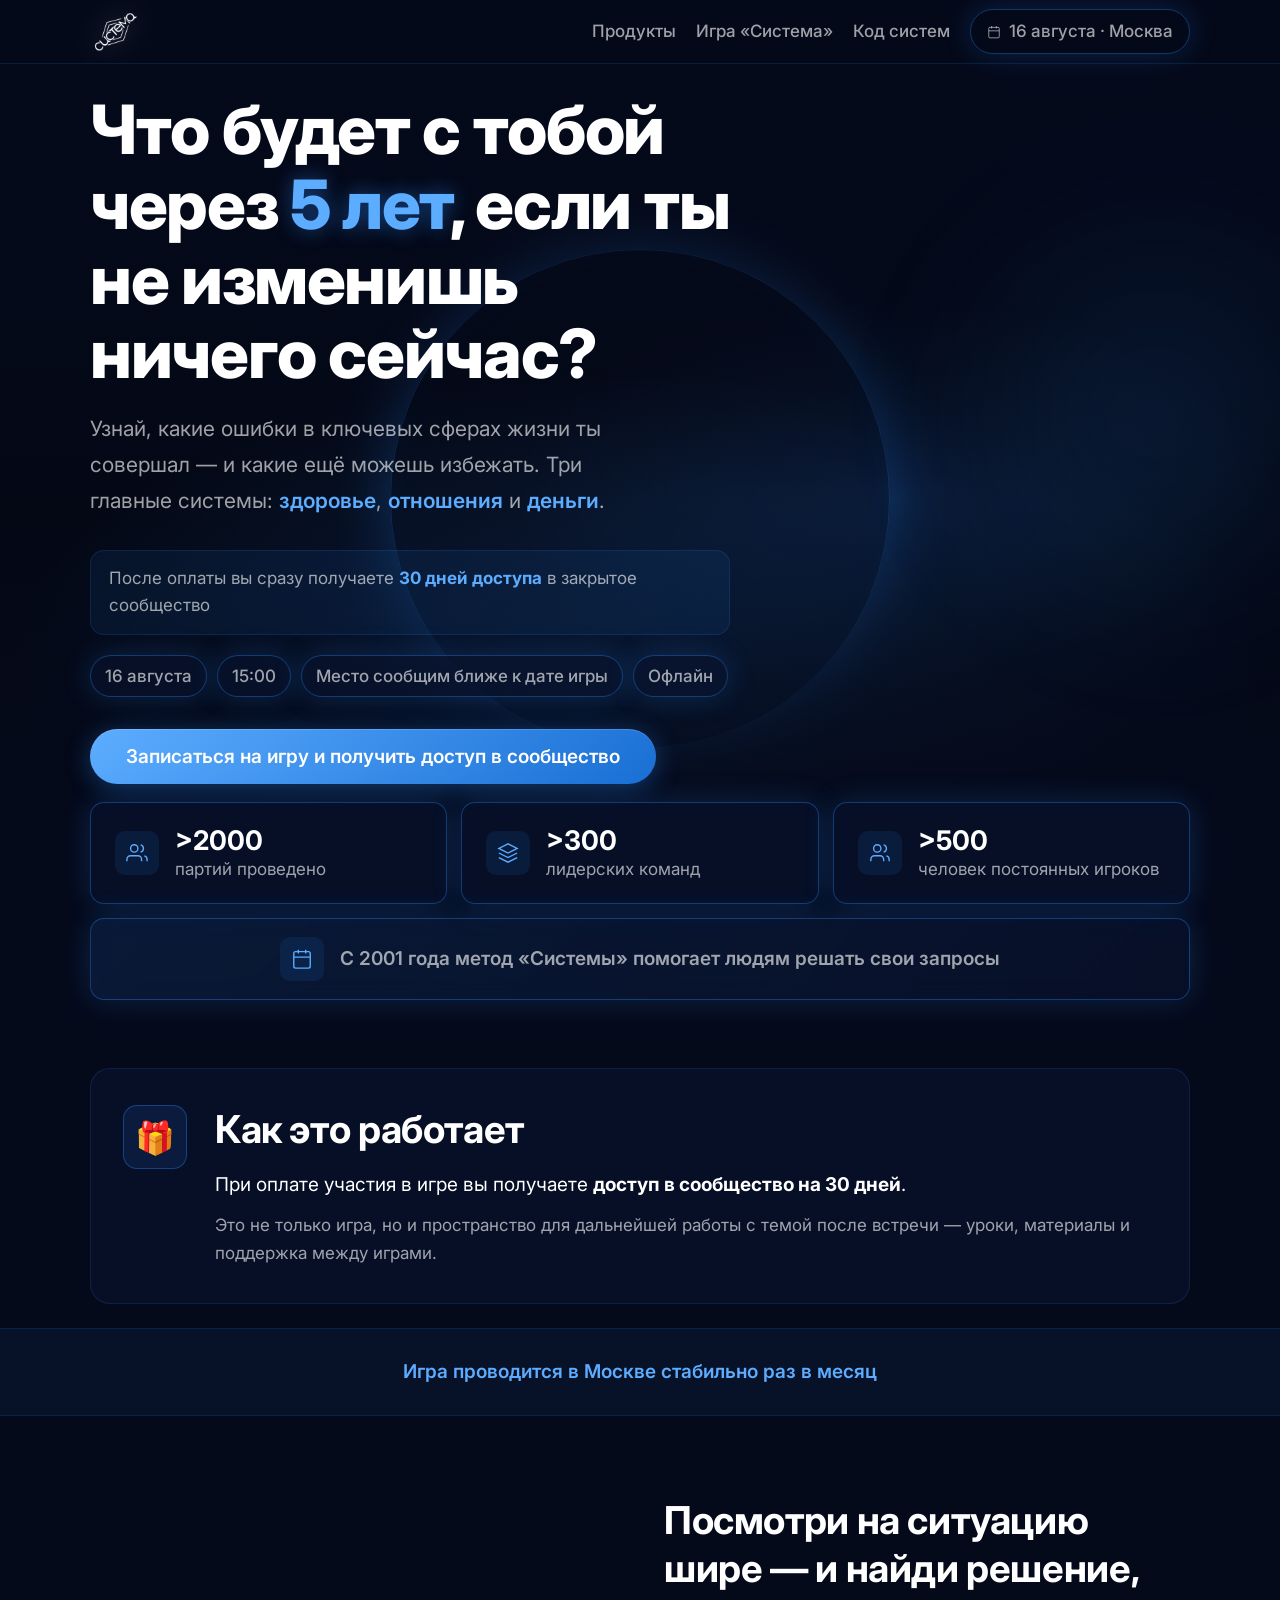
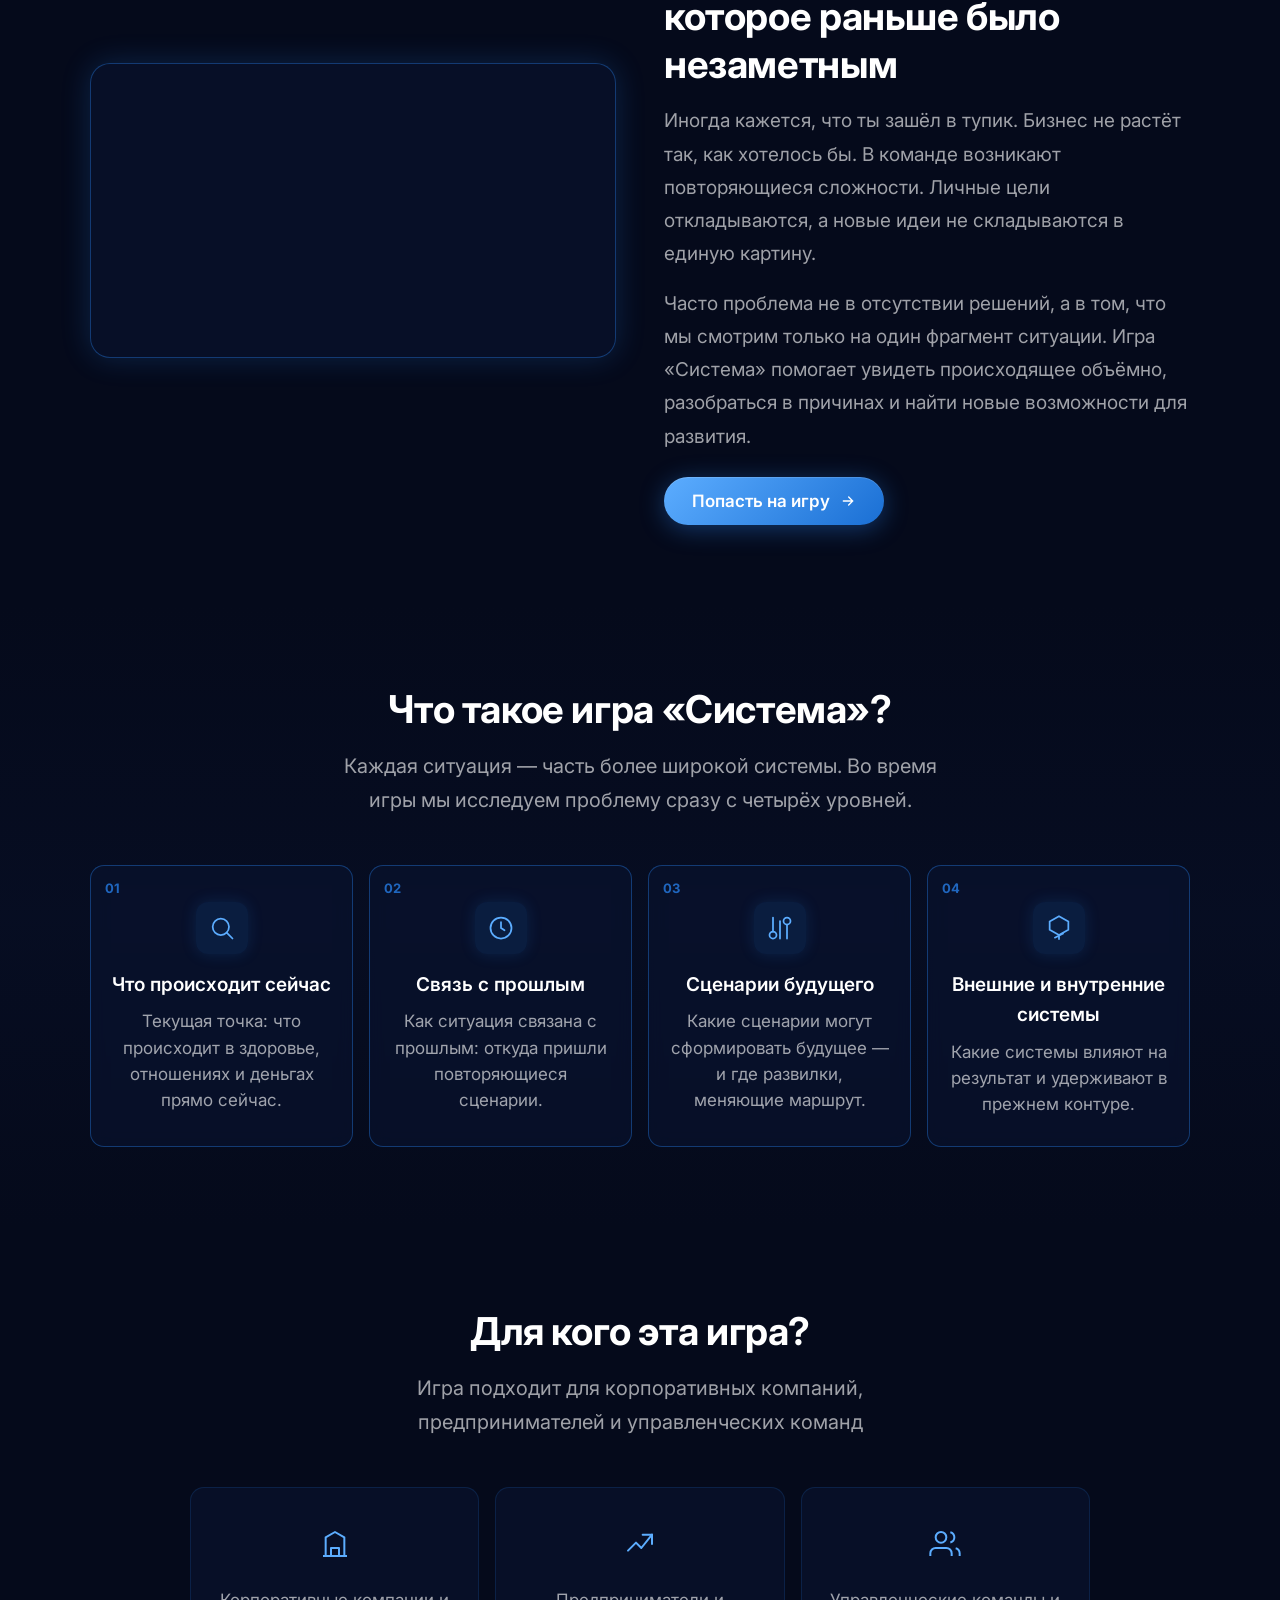
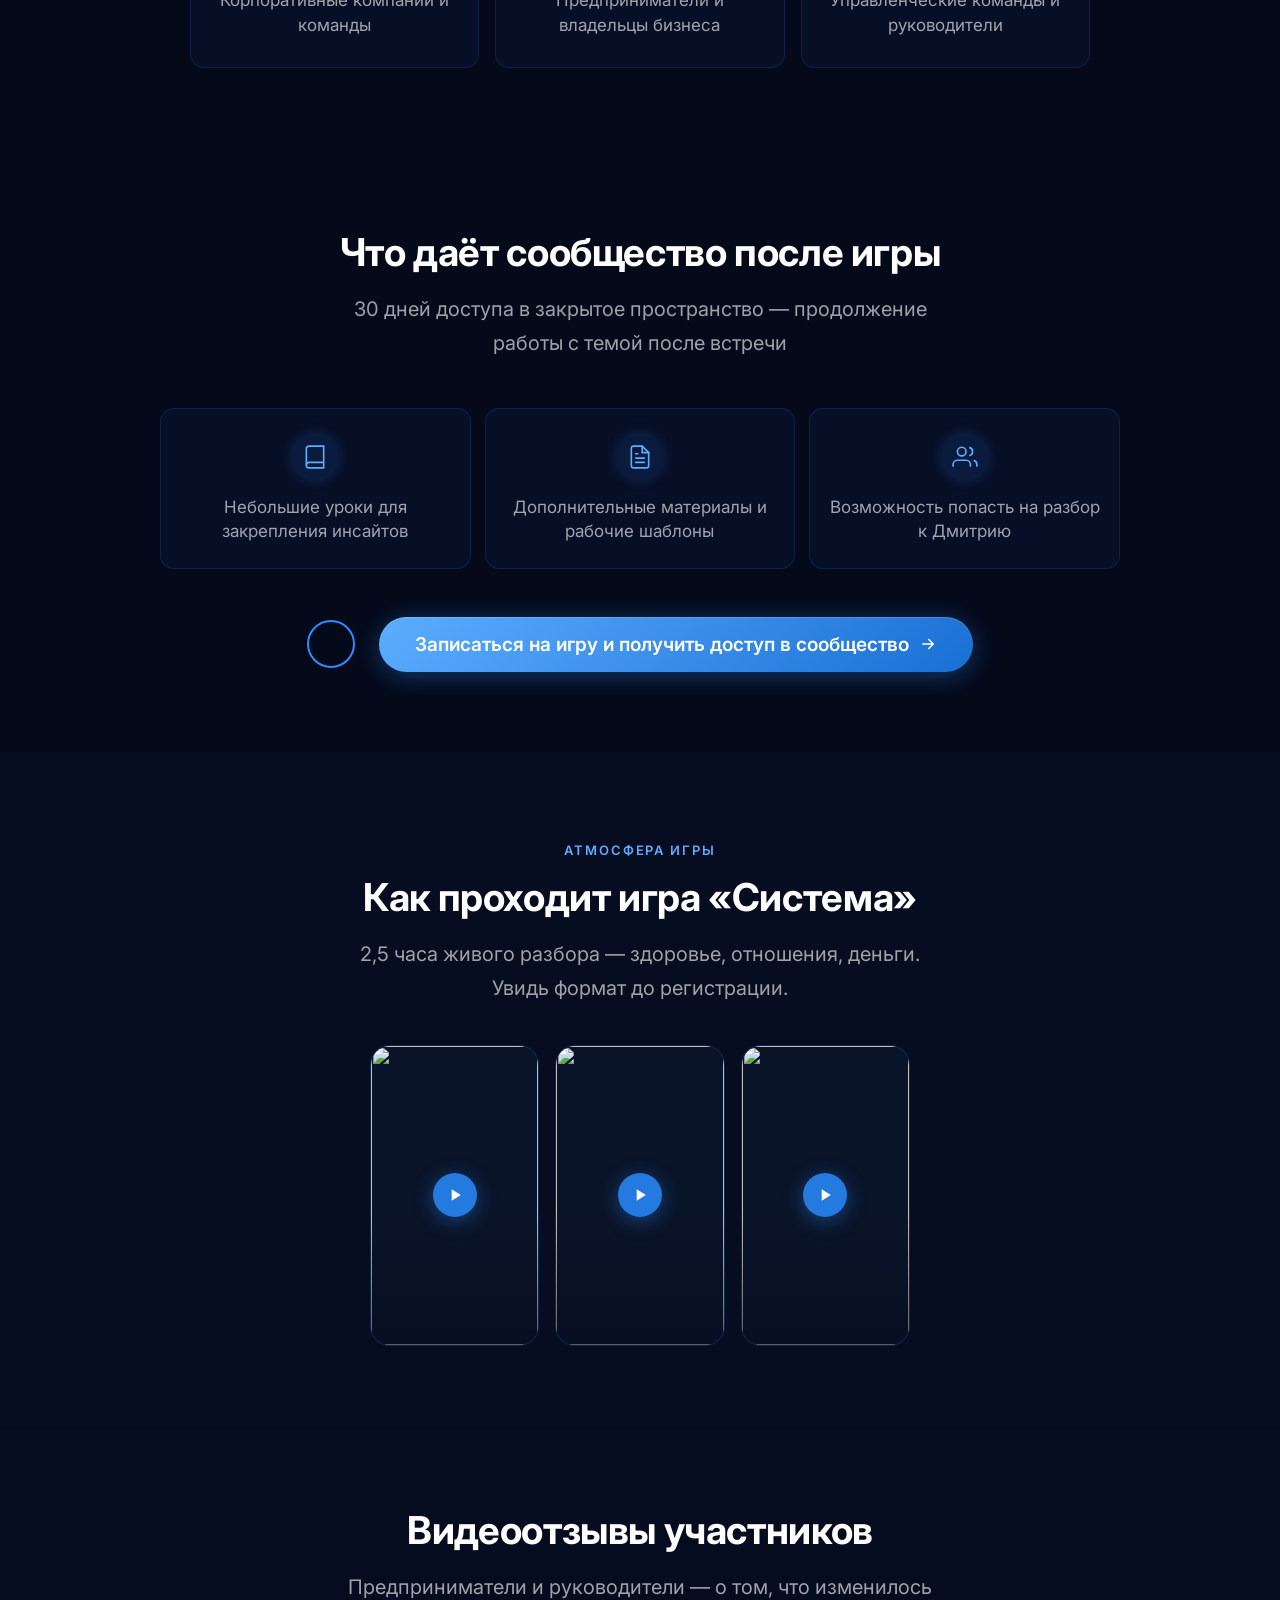
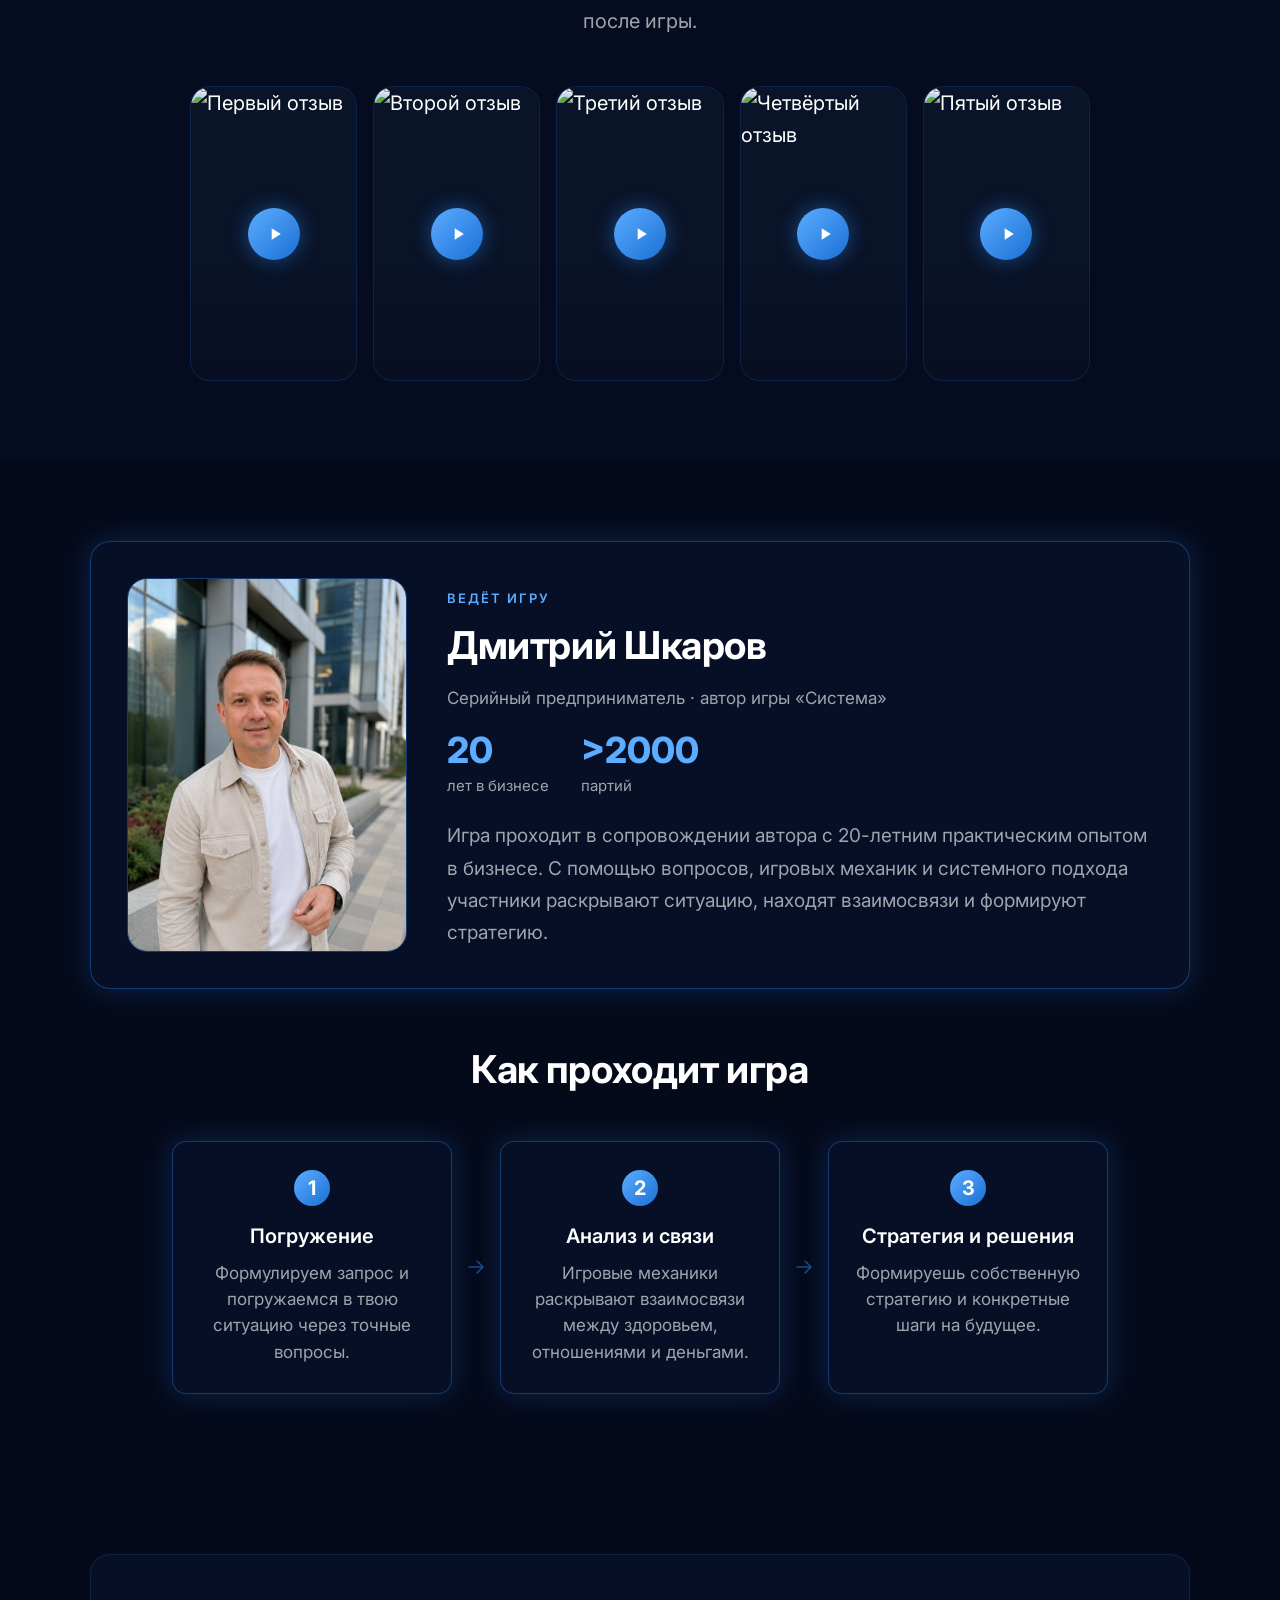
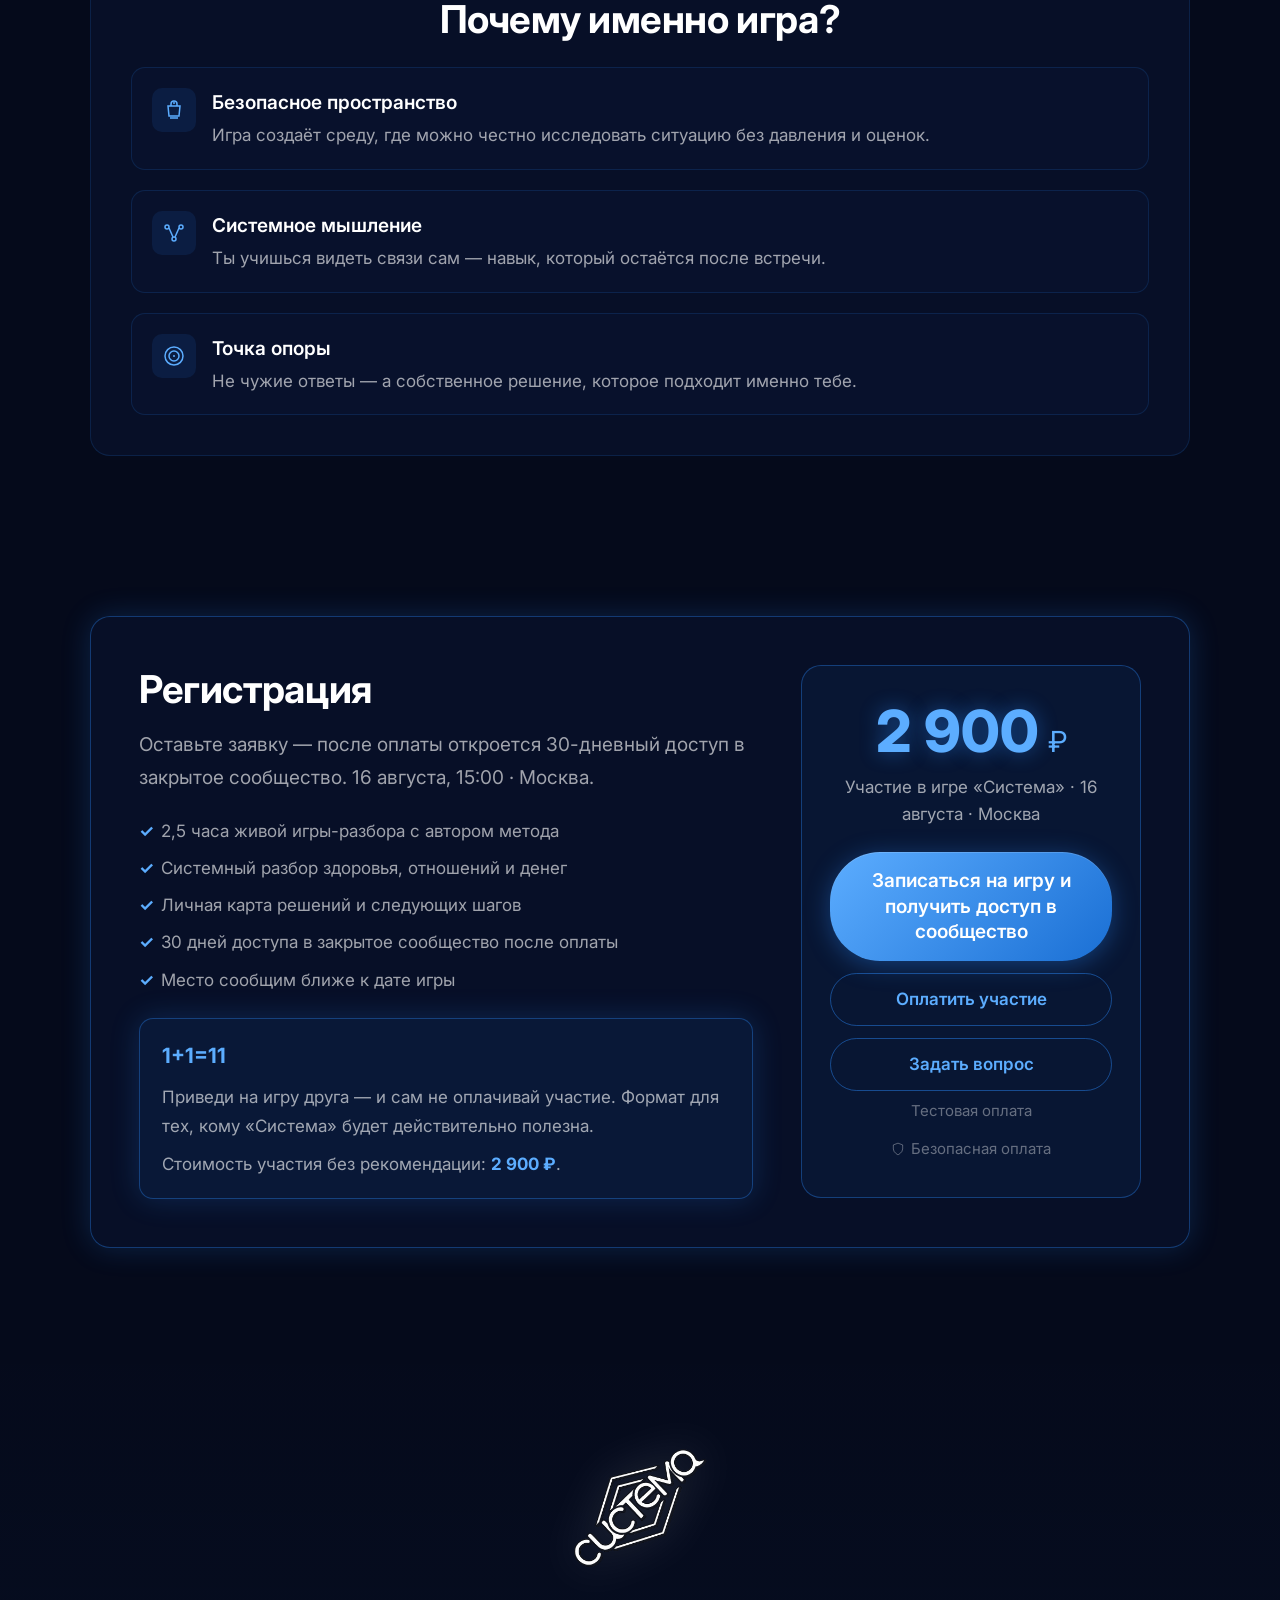
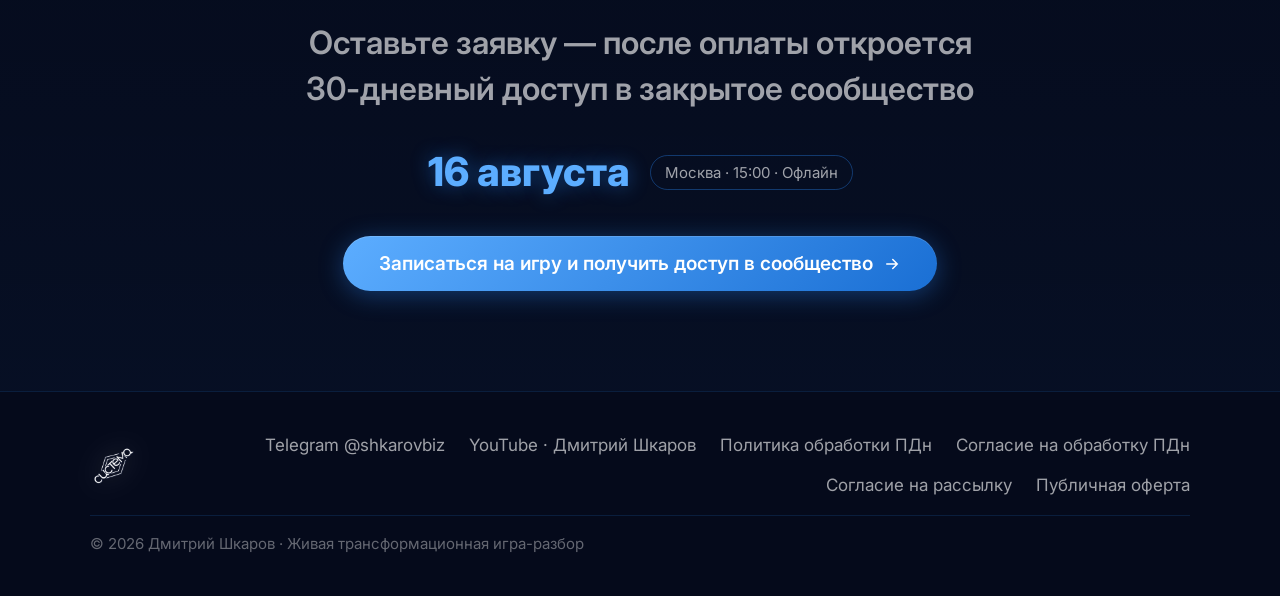
==== commit d2e7905e: "Add game footage videos to event section with vertical layout and thumbnails. Co-authored-by: Cursor" ====
--- a/game.html
+++ b/game.html
@@ -302,9 +302,7 @@
             </p>
           </div>
           <div class="event-video__player reveal" id="eventVideoBlock">
-            <div class="event-video__poster" id="eventVideoPoster">
-              <img src="assets/game-session.jpg" alt="Игра «Система» — процесс разбора" id="eventVideoPosterImg">
-            </div>
+            <div class="event-video__clips" id="eventVideoClips"></div>
           </div>
         </div>
       </div>
--- a/styles.css
+++ b/styles.css
@@ -689,17 +689,89 @@
 .event-video { background: rgba(10, 20, 50, 0.25); }
 
 .event-video__grid {
+  display: flex;
+  flex-direction: column;
+  gap: 40px;
+}
+
+.event-video__text {
+  text-align: center;
+  max-width: 720px;
+  margin: 0 auto;
+}
+
+.event-video__player {
+  border: none;
+  box-shadow: none;
+  background: transparent;
+  overflow: visible;
+}
+
+.event-video__clips {
   display: grid;
-  grid-template-columns: 1fr 1.2fr;
-  gap: 48px;
-  align-items: center;
-}
-
-.event-video__player {
+  grid-template-columns: repeat(3, minmax(0, 1fr));
+  gap: 16px;
+  max-width: 540px;
+  margin: 0 auto;
+}
+
+.event-video__clip {
+  position: relative;
+  display: block;
+  width: 100%;
+  padding: 0;
+  border: 1px solid var(--border-light);
   border-radius: var(--radius-lg);
   overflow: hidden;
-  border: 1px solid var(--border);
+  aspect-ratio: 9 / 16;
+  background: #0a1428;
+  cursor: pointer;
+  transition: var(--transition);
+}
+
+.event-video__clip:hover {
+  border-color: var(--border);
+  transform: translateY(-3px);
   box-shadow: var(--shadow-glow);
+}
+
+.event-video__clip-thumb {
+  position: absolute;
+  inset: 0;
+  width: 100%;
+  height: 100%;
+  object-fit: cover;
+}
+
+.event-video__clip-placeholder {
+  position: absolute;
+  inset: 0;
+  background: linear-gradient(135deg, rgba(43, 140, 255, 0.12) 0%, rgba(10, 20, 50, 0.8) 100%);
+}
+
+.event-video__clip-play {
+  position: absolute;
+  inset: 0;
+  display: flex;
+  align-items: center;
+  justify-content: center;
+  background: linear-gradient(0deg, rgba(5, 10, 27, 0.55) 0%, transparent 45%);
+  color: #fff;
+  z-index: 1;
+  transition: var(--transition);
+}
+
+.event-video__clip-play svg {
+  width: 44px;
+  height: 44px;
+  padding: 12px;
+  border-radius: 50%;
+  background: rgba(43, 140, 255, 0.85);
+  box-shadow: 0 4px 20px rgba(43, 140, 255, 0.4);
+}
+
+.event-video__clip:hover .event-video__clip-play {
+  background: linear-gradient(0deg, rgba(5, 10, 27, 0.35) 0%, transparent 50%);
 }
 
 .event-video__poster {
@@ -1613,7 +1685,7 @@
   .levels__grid { grid-template-columns: repeat(2, minmax(0, 1fr)); }
   .benefits__grid:not(.benefits__grid--community) { grid-template-columns: repeat(3, minmax(0, 1fr)); }
   .about__grid, .why__grid { grid-template-columns: 1fr; }
-  .event-video__grid { grid-template-columns: 1fr; }
+  .event-video__clips { max-width: 480px; }
   .author-block { grid-template-columns: 1fr; }
   .stats-bar__metrics { grid-template-columns: 1fr; }
   .why__items--row { grid-template-columns: 1fr; }
@@ -1695,6 +1767,12 @@
     gap: 12px;
   }
 
+  .event-video__clips {
+    grid-template-columns: repeat(3, minmax(0, 1fr));
+    max-width: 100%;
+    gap: 10px;
+  }
+
   .why__card { padding: 28px 20px; }
 
   .pricing__card { padding: 28px 20px; gap: 28px; }
